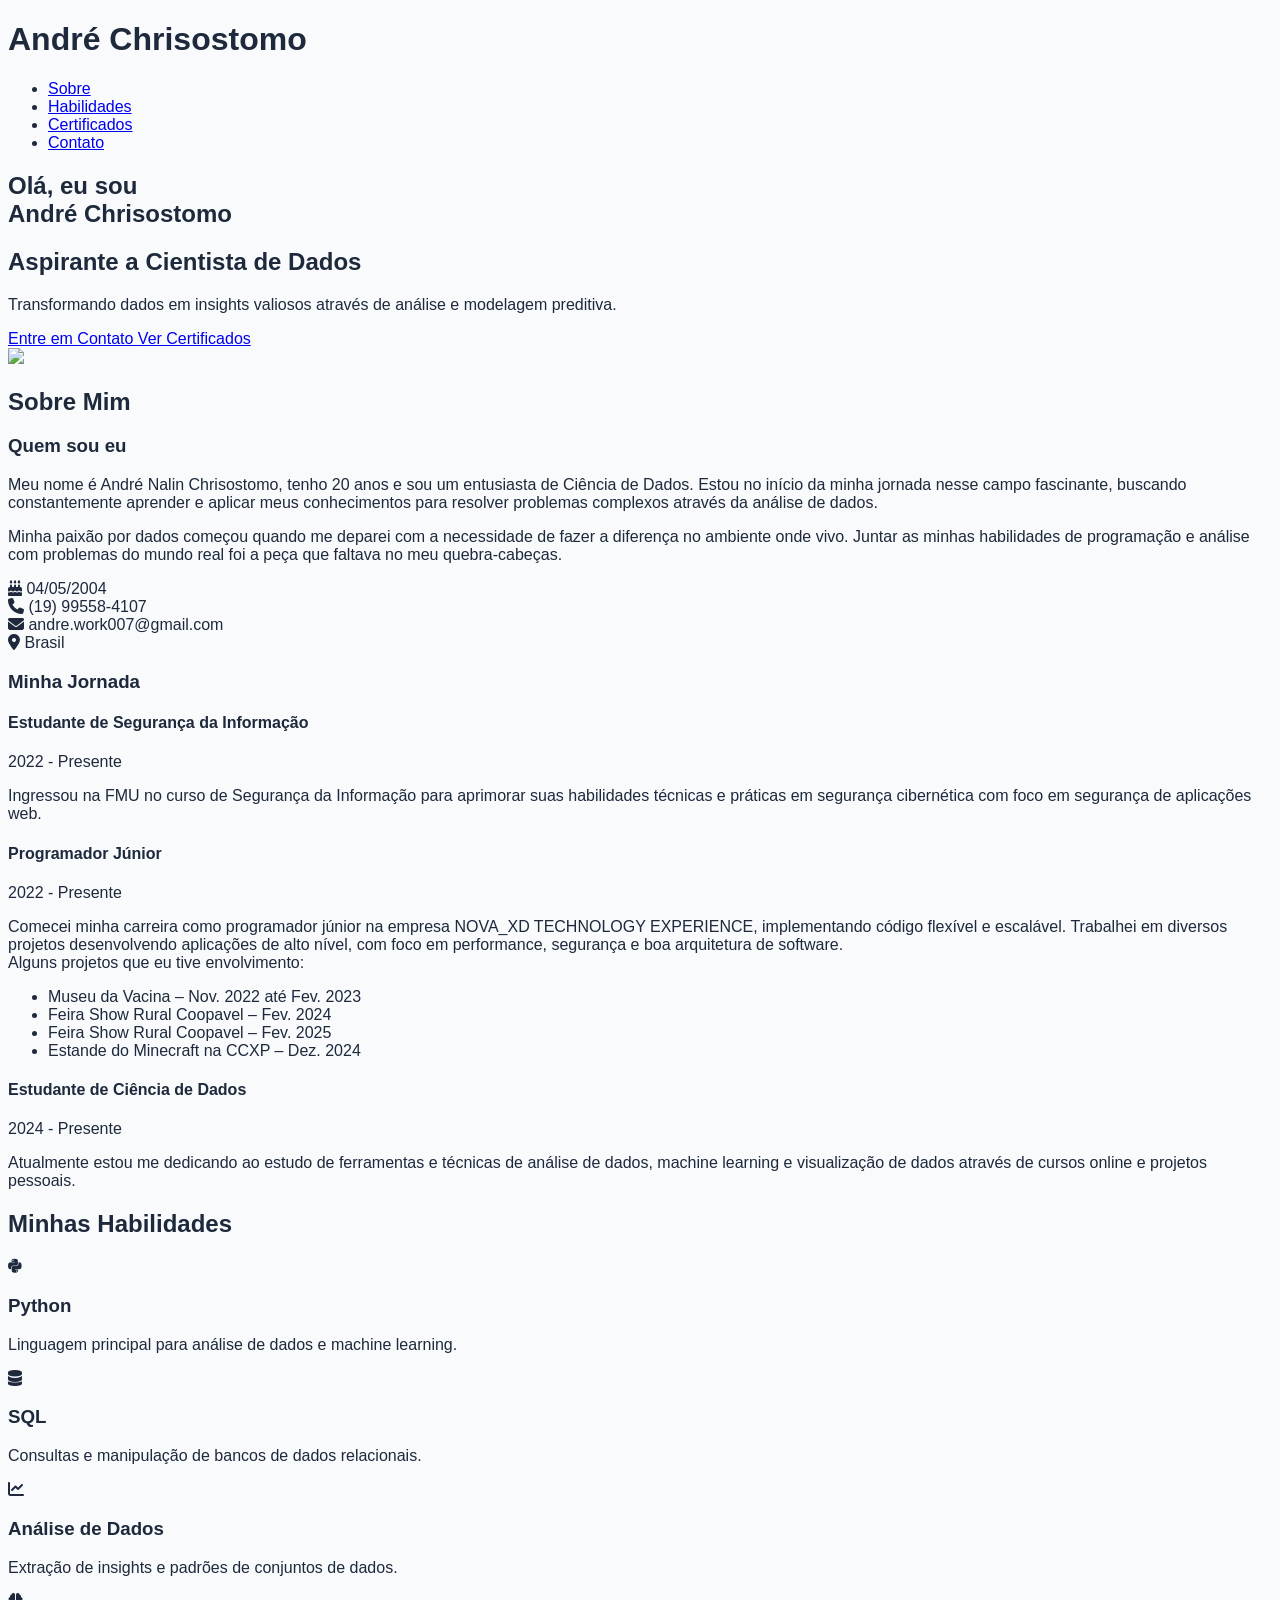
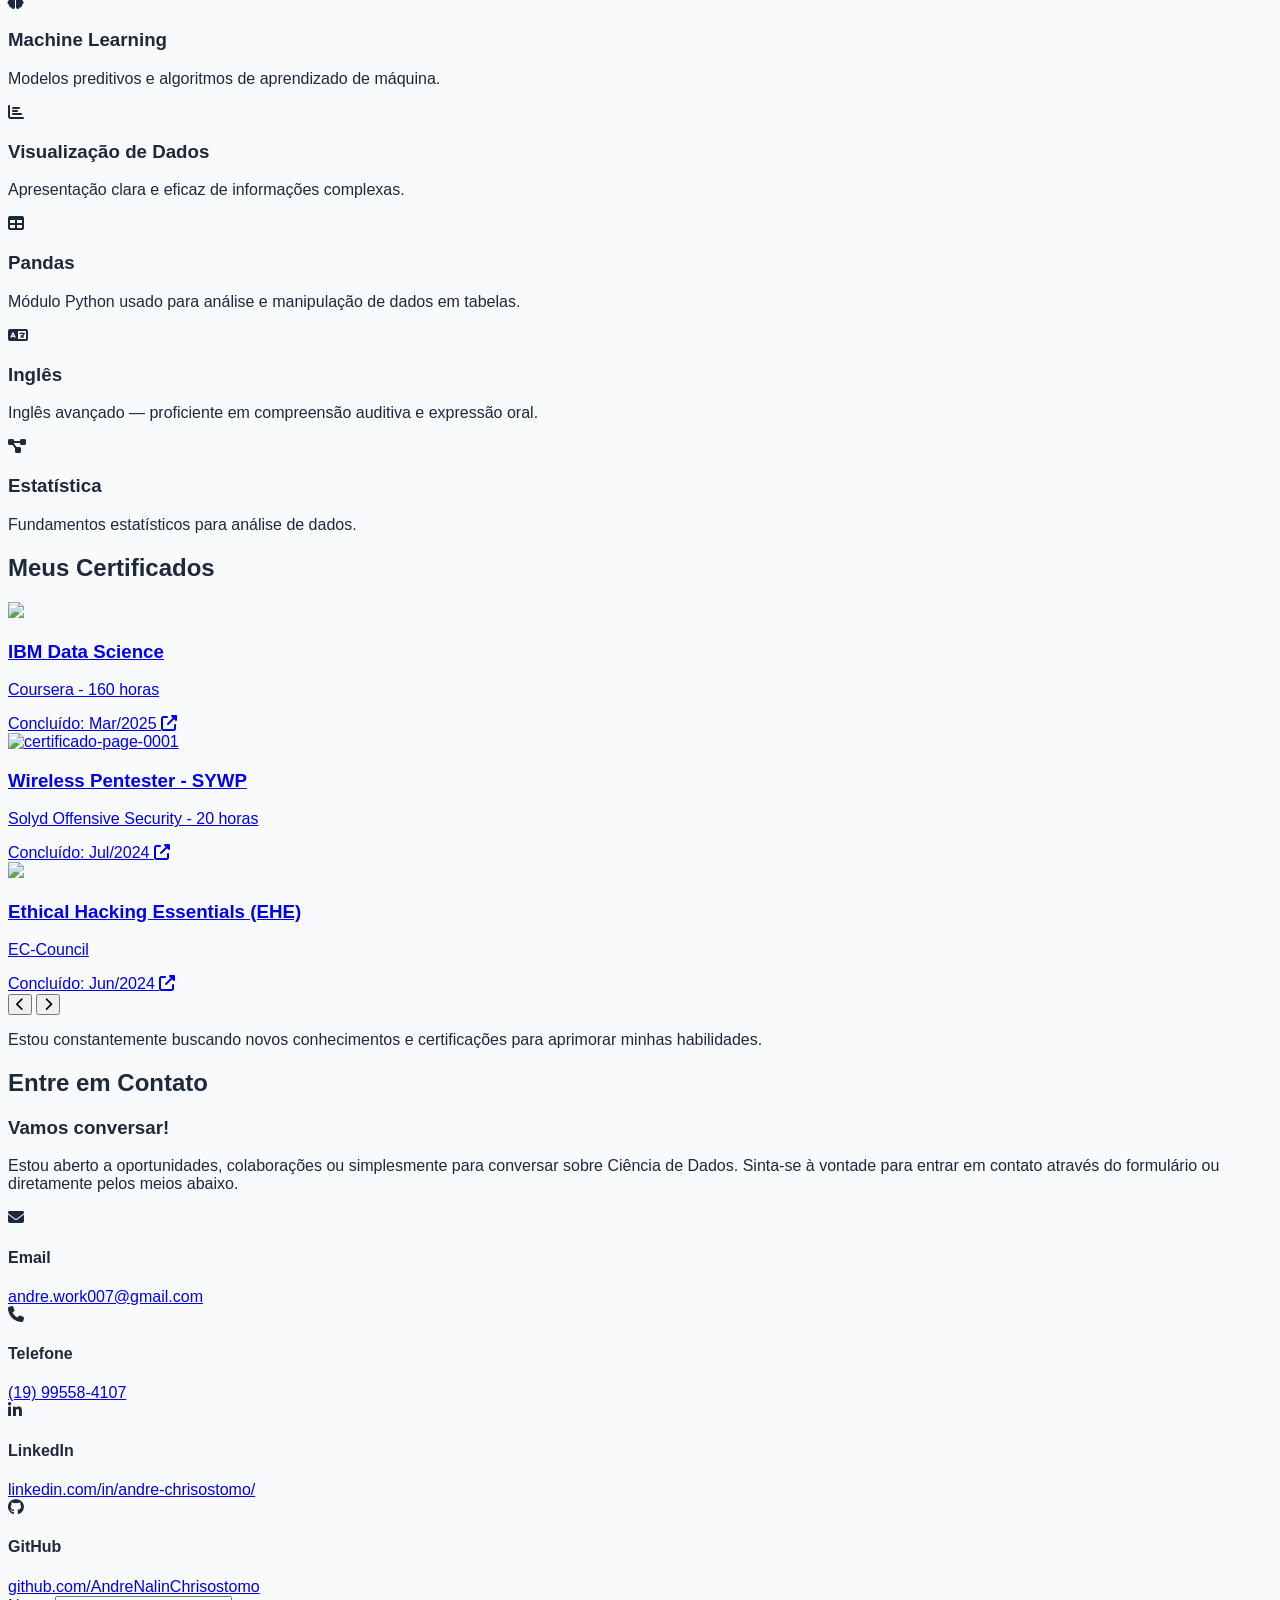
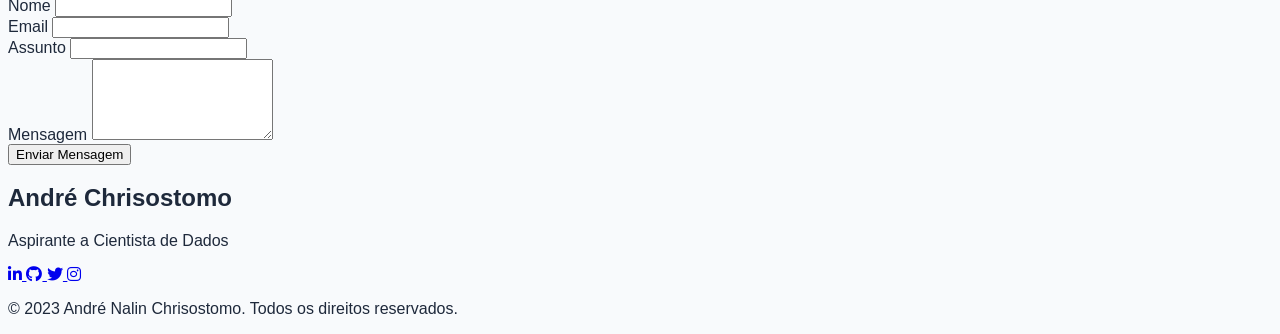
==== index.html @ 186263fb "update" ====
<!DOCTYPE html>
<html lang="pt-BR">
<head>
    <meta charset="UTF-8">
    <meta name="viewport" content="width=device-width, initial-scale=1.0">
    <title>André Chrisostomo - Cientista de Dados</title>
    <!-- Importando Tailwind CSS -->
    <script src="https://cdn.tailwindcss.com"></script>
    <!-- Importando Font Awesome para ícones -->
    <link rel="stylesheet" href="https://cdnjs.cloudflare.com/ajax/libs/font-awesome/6.4.0/css/all.min.css">
    <!-- Animação de rolagem -->
    <link href="https://unpkg.com/aos@2.3.1/dist/aos.css" rel="stylesheet">
    <style>
        /* Estilos personalizados */
        :root {
            --primary: #3b82f6;
            --primary-dark: #2563eb;
            --dark: #1e293b;
            --light: #f8fafc;
        }
        
        .dark {
            --primary: #60a5fa;
            --primary-dark: #3b82f6;
            --dark: #f8fafc;
            --light: #1e293b;
        }
        
        body {
            font-family: 'Inter', sans-serif;
            background-color: var(--light);
            color: var(--dark);
            transition: background-color 0.3s, color 0.3s;
        }
        
        /* Efeito hover para cards */
        .certificate-card {
            transition: transform 0.3s, box-shadow 0.3s;
        }
        
        .certificate-card:hover {
            transform: translateY(-5px);
            box-shadow: 0 10px 20px rgba(0, 0, 0, 0.1);
        }
        
        /* Efeito hover para skills */
        .skill-item {
            transition: transform 0.3s;
        }
        
        .skill-item:hover {
            transform: scale(1.05);
        }
        
        /* Animação suave para seções */
        section {
            opacity: 0;
            transform: translateY(20px);
            transition: opacity 0.6s, transform 0.6s;
        }
        
        section.visible {
            opacity: 1;
            transform: translateY(0);
        }
        
        /* Estilo para o botão de modo escuro */
        .dark-mode-btn {
            transition: transform 0.3s;
        }
        
        .dark-mode-btn:hover {
            transform: rotate(30deg);
        }
    </style>
</head>
<body class="min-h-screen">
    <!-- Botão de modo escuro -->
    <!-- <button id="darkModeToggle" class="fixed top-6 right-6 z-50 dark-mode-btn bg-gray-200 dark:bg-gray-700 p-3 rounded-full shadow-lg">
        <i id="darkModeIcon" class="fas fa-moon text-gray-800 dark:text-yellow-300"></i>
    </button> -->

    <!-- Cabeçalho/Navegação -->
    <header class="py-6 px-4 sm:px-6 lg:px-8 bg-white dark:bg-slate-800 shadow-sm sticky top-0 z-40">
        <div class="max-w-7xl mx-auto flex justify-between items-center">
            <h1 class="text-2xl font-bold text-blue-600 dark:text-blue-400">André Chrisostomo</h1>
            <nav>
                <ul class="flex space-x-6">
                    <li><a href="#about" class="text-gray-700 dark:text-gray-300 hover:text-blue-600 dark:hover:text-blue-400 transition">Sobre</a></li>
                    <li><a href="#skills" class="text-gray-700 dark:text-gray-300 hover:text-blue-600 dark:hover:text-blue-400 transition">Habilidades</a></li>
                    <li><a href="#certificates" class="text-gray-700 dark:text-gray-300 hover:text-blue-600 dark:hover:text-blue-400 transition">Certificados</a></li>
                    <li><a href="#contact" class="text-gray-700 dark:text-gray-300 hover:text-blue-600 dark:hover:text-blue-400 transition">Contato</a></li>
                </ul>
            </nav>
        </div>
    </header>

    <!-- Seção Hero -->
    <section id="hero" class="py-20 px-4 sm:px-6 lg:px-8 bg-gradient-to-r from-blue-50 to-indigo-50 dark:from-slate-800 dark:to-slate-900" data-aos="fade">
        <div class="max-w-7xl mx-auto flex flex-col md:flex-row items-center">
            <div class="md:w-1/2 mb-10 md:mb-0" data-aos="fade-right">
                <h1 class="text-4xl md:text-5xl font-bold text-gray-800 dark:text-white mb-4">
                    Olá, eu sou <span class="text-blue-600 dark:text-blue-400"><br>André Chrisostomo</span>
                </h1>
                <h2 class="text-2xl md:text-3xl font-semibold text-gray-700 dark:text-gray-300 mb-6">
                    Aspirante a Cientista de Dados
                </h2>
                <p class="text-lg text-gray-600 dark:text-gray-400 mb-8 max-w-lg">
                    Transformando dados em insights valiosos através de análise e modelagem preditiva.
                </p>
                <div class="flex space-x-4">
                    <a href="#contact" class="bg-blue-600 hover:bg-blue-700 dark:bg-blue-500 dark:hover:bg-blue-600 text-white px-6 py-3 rounded-lg font-medium transition">
                        Entre em Contato
                    </a>
                    <a href="#certificates" class="border border-blue-600 dark:border-blue-400 text-blue-600 dark:text-blue-400 hover:bg-blue-50 dark:hover:bg-slate-700 px-6 py-3 rounded-lg font-medium transition">
                        Ver Certificados
                    </a>
                </div>
            </div>
            <div class="md:w-1/2 flex justify-center" data-aos="fade-left">
                <div class="relative w-64 h-64 sm:w-80 sm:h-80 rounded-full overflow-hidden border-4 border-blue-500 dark:border-blue-400 shadow-xl">
                    <!-- Substitua pela sua foto -->
                    <div class="w-full h-full bg-gray-300 dark:bg-gray-600 flex items-center justify-center">
                        <img src="https://media.licdn.com/dms/image/v2/D4D03AQHngOJuxbV1cA/profile-displayphoto-shrink_800_800/profile-displayphoto-shrink_800_800/0/1705927812936?e=1750896000&v=beta&t=utUXPNaXpwkZRCTaEQjKftCImlBCdJ2V9QYNBUl8r2w"></i>
                    </div>
                </div>
            </div>
        </div>
    </section>

    <!-- Seção Sobre -->
    <section id="about" class="py-20 px-4 sm:px-6 lg:px-8 bg-white dark:bg-slate-800" data-aos="fade-up">
        <div class="max-w-7xl mx-auto">
            <h2 class="text-3xl font-bold text-center text-gray-800 dark:text-white mb-12">Sobre Mim</h2>
            
            <div class="flex flex-col lg:flex-row gap-12">
                <div class="lg:w-1/2" data-aos="fade-right">
                    <h3 class="text-2xl font-semibold text-gray-700 dark:text-gray-300 mb-4">Quem sou eu</h3>
                    <p class="text-gray-600 dark:text-gray-400 mb-6">
                        Meu nome é André Nalin Chrisostomo, tenho 20 anos e sou um entusiasta de Ciência de Dados. 
                        Estou no início da minha jornada nesse campo fascinante, buscando constantemente aprender 
                        e aplicar meus conhecimentos para resolver problemas complexos através da análise de dados.
                    </p>
                    <p class="text-gray-600 dark:text-gray-400 mb-6">
                        Minha paixão por dados começou quando me deparei com a necessidade de fazer a diferença no ambiente
                        onde vivo. Juntar as minhas habilidades de programação e análise com problemas do mundo real foi a peça que faltava
                        no meu quebra-cabeças.
                    </p>
                    <div class="grid grid-cols-2 gap-4">
                        <div class="flex items-center">
                            <i class="fas fa-birthday-cake text-blue-600 dark:text-blue-400 mr-3"></i>
                            <span class="text-gray-700 dark:text-gray-300">04/05/2004</span>
                        </div>
                        <div class="flex items-center">
                            <i class="fas fa-phone text-blue-600 dark:text-blue-400 mr-3"></i>
                            <span class="text-gray-700 dark:text-gray-300">(19) 99558-4107</span>
                        </div>
                        <div class="flex items-center">
                            <i class="fas fa-envelope text-blue-600 dark:text-blue-400 mr-3"></i>
                            <span class="text-gray-700 dark:text-gray-300">andre.work007@gmail.com</span>
                        </div>
                        <div class="flex items-center">
                            <i class="fas fa-map-marker-alt text-blue-600 dark:text-blue-400 mr-3"></i>
                            <span class="text-gray-700 dark:text-gray-300">Brasil</span>
                        </div>
                    </div>
                </div>
                
                <div class="lg:w-1/2" data-aos="fade-left">
                    <h3 class="text-2xl font-semibold text-gray-700 dark:text-gray-300 mb-4">Minha Jornada</h3>
                    <div class="space-y-8">
                        <!-- Experiência 1 -->
                        <div class="flex">
                            <div class="flex flex-col items-center mr-4">
                                <div class="w-4 h-4 rounded-full bg-blue-600 dark:bg-blue-400 mt-1"></div>
                                <div class="w-px h-full bg-gray-300 dark:bg-gray-600"></div>
                            </div>
                            <div>
                                <h4 class="text-lg font-medium text-gray-800 dark:text-gray-200">Estudante de Segurança da Informação</h4>
                                <p class="text-sm text-gray-500 dark:text-gray-400 mb-2">2022 - Presente</p>
                                <p class="text-gray-600 dark:text-gray-400">
                                    Ingressou na FMU no curso de Segurança da Informação para aprimorar suas habilidades
                                    técnicas e práticas em segurança cibernética com foco em segurança de aplicações web.
                                </p>
                            </div>
                        </div>
                        <!-- trabalho -->
                        <div class="flex">
                            <div class="flex flex-col items-center mr-4">
                                <div class="w-4 h-4 rounded-full bg-blue-600 dark:bg-blue-400 mt-1"></div>
                                <div class="w-px h-full bg-gray-300 dark:bg-gray-600"></div>
                            </div>
                            <div>
                                <h4 class="text-lg font-medium text-gray-800 dark:text-gray-200">Programador Júnior</h4>
                                <p class="text-sm text-gray-500 dark:text-gray-400 mb-2">2022 - Presente</p>
                                <p class="text-gray-600 dark:text-gray-400">
                                    Comecei minha carreira como programador júnior na empresa NOVA_XD TECHNOLOGY EXPERIENCE, implementando código flexível e escalável.
                                    Trabalhei em diversos projetos desenvolvendo aplicações de alto nível, com foco em performance, segurança e boa arquitetura de software.<br> 
                                    Alguns projetos que eu tive envolvimento: 
                                    <ul class="list-disc pl-5 text-gray-600 dark:text-gray-400">
                                        <li>Museu da Vacina &ndash; Nov. 2022 até Fev. 2023 </li>
                                        <li>Feira Show Rural Coopavel &ndash; Fev. 2024</li>
                                        <li>Feira Show Rural Coopavel &ndash; Fev. 2025</li>
                                        <li>Estande do Minecraft na CCXP &ndash; Dez. 2024</li>
                                    </ul>

                                </p>
                            </div>
                        </div>
                        <!-- Experiencia 2 -->
                        <div class="flex">
                            <div class="flex flex-col items-center mr-4">
                                <div class="w-4 h-4 rounded-full bg-blue-600 dark:bg-blue-400 mt-1"></div>
                                <div class="w-px h-full bg-gray-300 dark:bg-gray-600"></div>
                            </div>
                            <div>
                                <h4 class="text-lg font-medium text-gray-800 dark:text-gray-200">Estudante de Ciência de Dados</h4>
                                <p class="text-sm text-gray-500 dark:text-gray-400 mb-2">2024 - Presente</p>
                                <p class="text-gray-600 dark:text-gray-400">
                                    Atualmente estou me dedicando ao estudo de ferramentas e técnicas de análise de dados, 
                                    machine learning e visualização de dados através de cursos online e projetos pessoais.
                                </p>
                            </div>
                        </div>
                        
                        <!-- Experiência 2 -->
                        <!-- <div class="flex">
                            <div class="flex flex-col items-center mr-4">
                                <div class="w-4 h-4 rounded-full bg-blue-600 dark:bg-blue-400 mt-1"></div>
                                <div class="w-px h-full bg-gray-300 dark:bg-gray-600"></div>
                            </div>
                            <div>
                                <h4 class="text-lg font-medium text-gray-800 dark:text-gray-200">Formação Acadêmica</h4>
                                <p class="text-sm text-gray-500 dark:text-gray-400 mb-2">2022 - Presente</p>
                                <p class="text-gray-600 dark:text-gray-400">
                                    Cursando graduação em uma área relacionada a tecnologia ou ciências exatas, 
                                    complementando com cursos especializados em Ciência de Dados.
                                </p>
                            </div>
                        </div>
                        
                        
                        <div class="flex">
                            <div class="flex flex-col items-center mr-4">
                                <div class="w-4 h-4 rounded-full bg-blue-600 dark:bg-blue-400 mt-1"></div>
                                <div class="w-px h-0"></div>
                            </div>
                            <div>
                                <h4 class="text-lg font-medium text-gray-800 dark:text-gray-200">Primeiros Passos</h4>
                                <p class="text-sm text-gray-500 dark:text-gray-400 mb-2">2021 - 2022</p>
                                <p class="text-gray-600 dark:text-gray-400">
                                    Descoberta da área de Ciência de Dados e início dos estudos em programação, 
                                    estatística e análise de dados.
                                </p>
                            </div>
                        </div> -->
                    </div>
                </div>
            </div>
        </div>
    </section>

    <!-- Seção Habilidades -->
    <section id="skills" class="py-20 px-4 sm:px-6 lg:px-8 bg-gray-50 dark:bg-slate-900" data-aos="fade-up">
        <div class="max-w-7xl mx-auto">
            <h2 class="text-3xl font-bold text-center text-gray-800 dark:text-white mb-12">Minhas Habilidades</h2>
            
            <div class="grid grid-cols-2 md:grid-cols-3 lg:grid-cols-4 gap-6">
                <!-- Habilidade 1 -->
                <div class="skill-item bg-white dark:bg-slate-800 p-6 rounded-lg shadow-md hover:shadow-lg transition" data-aos="zoom-in">
                    <div class="text-blue-600 dark:text-blue-400 text-4xl mb-4">
                        <i class="fab fa-python"></i>
                    </div>
                    <h3 class="text-xl font-semibold text-gray-800 dark:text-gray-200 mb-2">Python</h3>
                    <p class="text-gray-600 dark:text-gray-400">
                        Linguagem principal para análise de dados e machine learning.
                    </p>
                    <div class="mt-4 bg-gray-200 dark:bg-gray-700 rounded-full h-2.5">
                        <div class="bg-blue-600 dark:bg-blue-400 h-2.5 rounded-full" style="width: 85%"></div>
                    </div>
                </div>
                
                <!-- Habilidade 2 -->
                <div class="skill-item bg-white dark:bg-slate-800 p-6 rounded-lg shadow-md hover:shadow-lg transition" data-aos="zoom-in" data-aos-delay="100">
                    <div class="text-blue-600 dark:text-blue-400 text-4xl mb-4">
                        <i class="fas fa-database"></i>
                    </div>
                    <h3 class="text-xl font-semibold text-gray-800 dark:text-gray-200 mb-2">SQL</h3>
                    <p class="text-gray-600 dark:text-gray-400">
                        Consultas e manipulação de bancos de dados relacionais.
                    </p>
                    <div class="mt-4 bg-gray-200 dark:bg-gray-700 rounded-full h-2.5">
                        <div class="bg-blue-600 dark:bg-blue-400 h-2.5 rounded-full" style="width: 75%"></div>
                    </div>
                </div>
                
                <!-- Habilidade 3 -->
                <div class="skill-item bg-white dark:bg-slate-800 p-6 rounded-lg shadow-md hover:shadow-lg transition" data-aos="zoom-in" data-aos-delay="200">
                    <div class="text-blue-600 dark:text-blue-400 text-4xl mb-4">
                        <i class="fas fa-chart-line"></i>
                    </div>
                    <h3 class="text-xl font-semibold text-gray-800 dark:text-gray-200 mb-2">Análise de Dados</h3>
                    <p class="text-gray-600 dark:text-gray-400">
                        Extração de insights e padrões de conjuntos de dados.
                    </p>
                    <div class="mt-4 bg-gray-200 dark:bg-gray-700 rounded-full h-2.5">
                        <div class="bg-blue-600 dark:bg-blue-400 h-2.5 rounded-full" style="width: 65%"></div>
                    </div>
                </div>
                
                <!-- Habilidade 4 -->
                <div class="skill-item bg-white dark:bg-slate-800 p-6 rounded-lg shadow-md hover:shadow-lg transition" data-aos="zoom-in" data-aos-delay="300">
                    <div class="text-blue-600 dark:text-blue-400 text-4xl mb-4">
                        <i class="fas fa-brain"></i>
                    </div>
                    <h3 class="text-xl font-semibold text-gray-800 dark:text-gray-200 mb-2">Machine Learning</h3>
                    <p class="text-gray-600 dark:text-gray-400">
                        Modelos preditivos e algoritmos de aprendizado de máquina.
                    </p>
                    <div class="mt-4 bg-gray-200 dark:bg-gray-700 rounded-full h-2.5">
                        <div class="bg-blue-600 dark:bg-blue-400 h-2.5 rounded-full" style="width: 60%"></div>
                    </div>
                </div>
                
                <!-- Habilidade 5 -->
                <div class="skill-item bg-white dark:bg-slate-800 p-6 rounded-lg shadow-md hover:shadow-lg transition" data-aos="zoom-in" data-aos-delay="400">
                    <div class="text-blue-600 dark:text-blue-400 text-4xl mb-4">
                        <i class="fas fa-chart-bar"></i>
                    </div>
                    <h3 class="text-xl font-semibold text-gray-800 dark:text-gray-200 mb-2">Visualização de Dados</h3>
                    <p class="text-gray-600 dark:text-gray-400">
                        Apresentação clara e eficaz de informações complexas.
                    </p>
                    <div class="mt-4 bg-gray-200 dark:bg-gray-700 rounded-full h-2.5">
                        <div class="bg-blue-600 dark:bg-blue-400 h-2.5 rounded-full" style="width: 80%"></div>
                    </div>
                </div>
                
                <!-- Habilidade 6 -->
                <div class="skill-item bg-white dark:bg-slate-800 p-6 rounded-lg shadow-md hover:shadow-lg transition" data-aos="zoom-in" data-aos-delay="500">
                    <div class="text-blue-600 dark:text-blue-400 text-4xl mb-4">
                        <i class="fas fa-table"></i>
                    </div>
                    <h3 class="text-xl font-semibold text-gray-800 dark:text-gray-200 mb-2">Pandas</h3>
                    <p class="text-gray-600 dark:text-gray-400">
                        Módulo Python usado para análise e manipulação de dados em tabelas.
                    </p>
                    <div class="mt-4 bg-gray-200 dark:bg-gray-700 rounded-full h-2.5">
                        <div class="bg-blue-600 dark:bg-blue-400 h-2.5 rounded-full" style="width: 65%"></div>
                    </div>
                </div>
                
                <!-- Habilidade 7 -->
                <div class="skill-item bg-white dark:bg-slate-800 p-6 rounded-lg shadow-md hover:shadow-lg transition" data-aos="zoom-in" data-aos-delay="600">
                    <div class="text-blue-600 dark:text-blue-400 text-4xl mb-4">
                        <i class="fa-solid fa-language"></i>
                    </div>
                    <h3 class="text-xl font-semibold text-gray-800 dark:text-gray-200 mb-2">Inglês</h3>
                    <p class="text-gray-600 dark:text-gray-400">
                        Inglês avançado — proficiente em compreensão auditiva e expressão oral.<br>
                    </p>
                    <div class="mt-4 bg-gray-200 dark:bg-gray-700 rounded-full h-2.5">
                        <div class="bg-blue-600 dark:bg-blue-400 h-2.5 rounded-full" style="width: 85%"></div>
                    </div>
                </div>
                
                <!-- Habilidade 8 -->
                <div class="skill-item bg-white dark:bg-slate-800 p-6 rounded-lg shadow-md hover:shadow-lg transition" data-aos="zoom-in" data-aos-delay="700">
                    <div class="text-blue-600 dark:text-blue-400 text-4xl mb-4">
                        <i class="fas fa-project-diagram"></i>
                    </div>
                    <h3 class="text-xl font-semibold text-gray-800 dark:text-gray-200 mb-2">Estatística</h3>
                    <p class="text-gray-600 dark:text-gray-400">
                        Fundamentos estatísticos para análise de dados.
                    </p>
                    <div class="mt-4 bg-gray-200 dark:bg-gray-700 rounded-full h-2.5">
                        <div class="bg-blue-600 dark:bg-blue-400 h-2.5 rounded-full" style="width: 75%"></div>
                    </div>
                </div>
            </div>
        </div>
    </section>

    <!-- Seção Certificados -->
    <section id="certificates" class="py-20 px-4 sm:px-6 lg:px-8 bg-white dark:bg-slate-800" data-aos="fade-up">
        <div class="max-w-7xl mx-auto">
            <h2 class="text-3xl font-bold text-center text-gray-800 dark:text-white mb-12">Meus Certificados</h2>
            
            <!-- Carrossel de certificados -->
            <div class="relative">
                <div class="certificate-carousel flex overflow-x-auto pb-8 scroll-smooth" style="scrollbar-width: none;">
                    <!-- Certificado 1 -->
                    <div class="flex-shrink-0 w-80 mx-4 certificate-card bg-white dark:bg-slate-700 rounded-lg overflow-hidden shadow-md" data-aos="flip-left">
                        <a href="https://www.coursera.org/account/accomplishments/professional-cert/2ZD6EE8CVLEU" target="_blank" class="block">
                            <div class="h-48 bg-blue-100 dark:bg-blue-900 flex items-center justify-center">
                                <img src="https://s3.amazonaws.com/coursera_assets/meta_images/generated/CERTIFICATE_LANDING_PAGE/CERTIFICATE_LANDING_PAGE~2ZD6EE8CVLEU/CERTIFICATE_LANDING_PAGE~2ZD6EE8CVLEU.jpeg"></i>
                            </div>
                            <div class="p-6">
                                <h3 class="text-xl font-semibold text-gray-800 dark:text-gray-200 mb-2">IBM Data Science</h3>
                                <p class="text-gray-600 dark:text-gray-400 text-sm mb-4">Coursera - 160 horas</p>
                                <div class="flex justify-between items-center">
                                    <span class="text-sm text-blue-600 dark:text-blue-400">Concluído: Mar/2025</span>
                                    <i class="fas fa-external-link-alt text-blue-600 dark:text-blue-400"></i>
                                </div>
                            </div>
                        </a>
                    </div>
                    
                    <!-- Certificado 2 -->
                    <div class="flex-shrink-0 w-80 mx-4 certificate-card bg-white dark:bg-slate-700 rounded-lg overflow-hidden shadow-md" data-aos="flip-left" data-aos-delay="100">
                        <a href="https://solyd.com.br/verificar/atwJtVKovX/" target="_blank" class="block">
                            <div class="h-48 bg-green-100 dark:bg-green-900 flex items-center justify-center">
                                <img src="https://i.ibb.co/whMCDcdX/certificado-page-0001.jpg" alt="certificado-page-0001" border="0">
                            </div>
                            <div class="p-6">
                                <h3 class="text-xl font-semibold text-gray-800 dark:text-gray-200 mb-2">Wireless Pentester - SYWP</h3>
                                <p class="text-gray-600 dark:text-gray-400 text-sm mb-4">Solyd Offensive Security - 20 horas</p>
                                <div class="flex justify-between items-center">
                                    <span class="text-sm text-green-600 dark:text-green-400">Concluído: Jul/2024</span>
                                    <i class="fas fa-external-link-alt text-green-600 dark:text-green-400"></i>
                                </div>
                            </div>
                        </a>
                    </div>
                    
                    <!-- Certificado 3 -->
                    <div class="flex-shrink-0 w-80 mx-4 certificate-card bg-white dark:bg-slate-700 rounded-lg overflow-hidden shadow-md" data-aos="flip-left" data-aos-delay="200">
                        <a href="https://codered.eccouncil.org/certificate/350eb9c6-97c6-4913-ba86-bba8990d9262?logged=true" target="_blank" class="block">
                            <div class="h-48 bg-purple-100 dark:bg-purple-900 flex items-center justify-center">
                                <img src="https://eccommonstorage.blob.core.windows.net/codered/certificates/350eb9c6-97c6-4913-ba86-bba8990d9262.png"></i>
                            </div>
                            <div class="p-6">
                                <h3 class="text-xl font-semibold text-gray-800 dark:text-gray-200 mb-2">Ethical Hacking Essentials (EHE)</h3>
                                <p class="text-gray-600 dark:text-gray-400 text-sm mb-4">EC-Council</p>
                                <div class="flex justify-between items-center">
                                    <span class="text-sm text-purple-600 dark:text-purple-400">Concluído: Jun/2024</span>
                                    <i class="fas fa-external-link-alt text-purple-600 dark:text-purple-400"></i>
                                </div>
                            </div>
                        </a>
                    </div>
                    
                    <!-- Certificado 4 -->
                    <!-- <div class="flex-shrink-0 w-80 mx-4 certificate-card bg-white dark:bg-slate-700 rounded-lg overflow-hidden shadow-md" data-aos="flip-left" data-aos-delay="300">
                        <a href="LINK_DO_CERTIFICADO_4" target="_blank" class="block">
                            <div class="h-48 bg-yellow-100 dark:bg-yellow-900 flex items-center justify-center">
                                <i class="fas fa-certificate text-6xl text-yellow-600 dark:text-yellow-400"></i>
                            </div>
                            <div class="p-6">
                                <h3 class="text-xl font-semibold text-gray-800 dark:text-gray-200 mb-2">Estatística para Data Science</h3>
                                <p class="text-gray-600 dark:text-gray-400 text-sm mb-4">Coursera - 50 horas</p>
                                <div class="flex justify-between items-center">
                                    <span class="text-sm text-yellow-600 dark:text-yellow-400">Concluído: Fev/2023</span>
                                    <i class="fas fa-external-link-alt text-yellow-600 dark:text-yellow-400"></i>
                                </div>
                            </div>
                        </a>
                    </div> -->
                    
                    <!-- Certificado 5 -->
                    <!-- <div class="flex-shrink-0 w-80 mx-4 certificate-card bg-white dark:bg-slate-700 rounded-lg overflow-hidden shadow-md" data-aos="flip-left" data-aos-delay="400">
                        <a href="LINK_DO_CERTIFICADO_5" target="_blank" class="block">
                            <div class="h-48 bg-red-100 dark:bg-red-900 flex items-center justify-center">
                                <i class="fas fa-certificate text-6xl text-red-600 dark:text-red-400"></i>
                            </div>
                            <div class="p-6">
                                <h3 class="text-xl font-semibold text-gray-800 dark:text-gray-200 mb-2">Machine Learning Básico</h3>
                                <p class="text-gray-600 dark:text-gray-400 text-sm mb-4">Kaggle - 30 horas</p>
                                <div class="flex justify-between items-center">
                                    <span class="text-sm text-red-600 dark:text-red-400">Concluído: Jan/2023</span>
                                    <i class="fas fa-external-link-alt text-red-600 dark:text-red-400"></i>
                                </div>
                            </div>
                        </a>
                    </div>
                </div> -->
                
                <!-- Botões de navegação do carrossel -->
                <button class="carousel-prev absolute left-0 top-1/2 -translate-y-1/2 -ml-4 bg-white dark:bg-slate-700 p-3 rounded-full shadow-lg z-10">
                    <i class="fas fa-chevron-left text-blue-600 dark:text-blue-400"></i>
                </button>
                <button class="carousel-next absolute right-0 top-1/2 -translate-y-1/2 -mr-4 bg-white dark:bg-slate-700 p-3 rounded-full shadow-lg z-10">
                    <i class="fas fa-chevron-right text-blue-600 dark:text-blue-400"></i>
                </button>
            </div>
            
            <div class="text-center mt-12">
                <p class="text-gray-600 dark:text-gray-400 mb-6">
                    Estou constantemente buscando novos conhecimentos e certificações para aprimorar minhas habilidades.
                </p>
                <!-- <a href="#" class="inline-block bg-blue-600 hover:bg-blue-700 dark:bg-blue-500 dark:hover:bg-blue-600 text-white px-6 py-3 rounded-lg font-medium transition">
                    Ver Todos os Certificados
                </a> -->
            </div>
        </div>
    </section>

    <!-- Seção Contato -->
    <section id="contact" class="py-20 px-4 sm:px-6 lg:px-8 bg-gray-50 dark:bg-slate-900" data-aos="fade-up">
        <div class="max-w-7xl mx-auto">
            <h2 class="text-3xl font-bold text-center text-gray-800 dark:text-white mb-12">Entre em Contato</h2>
            
            <div class="flex flex-col lg:flex-row gap-12">
                <div class="lg:w-1/2" data-aos="fade-right">
                    <h3 class="text-2xl font-semibold text-gray-700 dark:text-gray-300 mb-6">Vamos conversar!</h3>
                    <p class="text-gray-600 dark:text-gray-400 mb-8">
                        Estou aberto a oportunidades, colaborações ou simplesmente para conversar sobre Ciência de Dados. 
                        Sinta-se à vontade para entrar em contato através do formulário ou diretamente pelos meios abaixo.
                    </p>
                    
                    <div class="space-y-6">
                        <div class="flex items-center">
                            <div class="bg-blue-100 dark:bg-blue-900 p-3 rounded-full mr-4">
                                <i class="fas fa-envelope text-blue-600 dark:text-blue-400"></i>
                            </div>
                            <div>
                                <h4 class="text-gray-800 dark:text-gray-200 font-medium">Email</h4>
                                <a href="mailto:andre.work007@gmail.com" class="text-blue-600 dark:text-blue-400 hover:underline">andre.work007@gmail.com</a>
                            </div>
                        </div>
                        
                        <div class="flex items-center">
                            <div class="bg-blue-100 dark:bg-blue-900 p-3 rounded-full mr-4">
                                <i class="fas fa-phone text-blue-600 dark:text-blue-400"></i>
                            </div>
                            <div>
                                <h4 class="text-gray-800 dark:text-gray-200 font-medium">Telefone</h4>
                                <a href="tel:+5519995584107" class="text-blue-600 dark:text-blue-400 hover:underline">(19) 99558-4107</a>
                            </div>
                        </div>
                        
                        <div class="flex items-center">
                            <div class="bg-blue-100 dark:bg-blue-900 p-3 rounded-full mr-4">
                                <i class="fab fa-linkedin-in text-blue-600 dark:text-blue-400"></i>
                            </div>
                            <div>
                                <h4 class="text-gray-800 dark:text-gray-200 font-medium">LinkedIn</h4>
                                <a href="https://www.linkedin.com/in/andre-chrisostomo/" target="_blank" class="text-blue-600 dark:text-blue-400 hover:underline">linkedin.com/in/andre-chrisostomo/</a>
                            </div>
                        </div>
                        
                        <div class="flex items-center">
                            <div class="bg-blue-100 dark:bg-blue-900 p-3 rounded-full mr-4">
                                <i class="fab fa-github text-blue-600 dark:text-blue-400"></i>
                            </div>
                            <div>
                                <h4 class="text-gray-800 dark:text-gray-200 font-medium">GitHub</h4>
                                <a href="https://github.com/AndreNalinChrisostomo" target="_blank" class="text-blue-600 dark:text-blue-400 hover:underline">github.com/AndreNalinChrisostomo</a>
                            </div>
                        </div>
                    </div>
                </div>
                
                <div class="lg:w-1/2" data-aos="fade-left">
                    <form action="mailto:andre.work007@gmail.com" method="post" enctype="text/plain" class="bg-white dark:bg-slate-800 p-8 rounded-lg shadow-md">
                        <div class="mb-6">
                            <label for="name" class="block text-gray-700 dark:text-gray-300 font-medium mb-2">Nome</label>
                            <input type="text" id="name" name="name" class="w-full px-4 py-3 border border-gray-300 dark:border-gray-600 rounded-lg focus:ring-2 focus:ring-blue-500 focus:border-blue-500 dark:bg-slate-700 dark:text-gray-200" required>
                        </div>
    
                        <div class="mb-6">
                            <label for="email" class="block text-gray-700 dark:text-gray-300 font-medium mb-2">Email</label>
                            <input type="email" id="email" name="email" class="w-full px-4 py-3 border border-gray-300 dark:border-gray-600 rounded-lg focus:ring-2 focus:ring-blue-500 focus:border-blue-500 dark:bg-slate-700 dark:text-gray-200" required>
                        </div>
    
                        <div class="mb-6">
                            <label for="subject" class="block text-gray-700 dark:text-gray-300 font-medium mb-2">Assunto</label>
                            <input type="text" id="subject" name="subject" class="w-full px-4 py-3 border border-gray-300 dark:border-gray-600 rounded-lg focus:ring-2 focus:ring-blue-500 focus:border-blue-500 dark:bg-slate-700 dark:text-gray-200" required>
                        </div>
    
                        <div class="mb-6">
                            <label for="message" class="block text-gray-700 dark:text-gray-300 font-medium mb-2">Mensagem</label>
                            <textarea id="message" name="message" rows="5" class="w-full px-4 py-3 border border-gray-300 dark:border-gray-600 rounded-lg focus:ring-2 focus:ring-blue-500 focus:border-blue-500 dark:bg-slate-700 dark:text-gray-200" required></textarea>
                        </div>
    
                        <button type="submit" class="w-full bg-blue-600 hover:bg-blue-700 dark:bg-blue-500 dark:hover:bg-blue-600 text-white px-6 py-3 rounded-lg font-medium transition">
                            Enviar Mensagem
                        </button>
                    </form>
                </div>
            </div>
        </div>
    </section>

    <!-- Rodapé -->
    <footer class="py-8 px-4 sm:px-6 lg:px-8 bg-gray-800 dark:bg-slate-950 text-gray-300">
        <div class="max-w-7xl mx-auto">
            <div class="flex flex-col md:flex-row justify-between items-center">
                <div class="mb-6 md:mb-0">
                    <h2 class="text-2xl font-bold text-white">André Chrisostomo</h2>
                    <p class="mt-2">Aspirante a Cientista de Dados</p>
                </div>
                
                <div class="flex space-x-6">
                    <a href="#" class="text-gray-300 hover:text-white transition">
                        <i class="fab fa-linkedin-in text-xl"></i>
                    </a>
                    <a href="#" class="text-gray-300 hover:text-white transition">
                        <i class="fab fa-github text-xl"></i>
                    </a>
                    <a href="#" class="text-gray-300 hover:text-white transition">
                        <i class="fab fa-twitter text-xl"></i>
                    </a>
                    <a href="#" class="text-gray-300 hover:text-white transition">
                        <i class="fab fa-instagram text-xl"></i>
                    </a>
                </div>
            </div>
            
            <div class="border-t border-gray-700 mt-8 pt-8 text-center">
                <p>&copy; 2023 André Nalin Chrisostomo. Todos os direitos reservados.</p>
            </div>
        </div>
    </footer>

    <!-- Scripts -->
    <script src="https://unpkg.com/aos@2.3.1/dist/aos.js"></script>
    <script>
        // Inicializa AOS (Animate On Scroll)
        AOS.init({
            duration: 800,
            easing: 'ease-in-out',
            once: true
        });

        // Função para observar quando as seções entram na viewport
        document.addEventListener('DOMContentLoaded', function() {
            const sections = document.querySelectorAll('section');
            
            const observer = new IntersectionObserver((entries) => {
                entries.forEach(entry => {
                    if (entry.isIntersecting) {
                        entry.target.classList.add('visible');
                    }
                });
            }, {
                threshold: 0.1
            });
            
            sections.forEach(section => {
                observer.observe(section);
            });
        });

        // Modo escuro/claro
        const darkModeToggle = document.getElementById('darkModeToggle');
        const darkModeIcon = document.getElementById('darkModeIcon');
        const html = document.documentElement;
        
        // Verifica preferência do usuário
        if (localStorage.getItem('darkMode') === 'enabled' || 
            (!localStorage.getItem('darkMode') && window.matchMedia('(prefers-color-scheme: dark)').matches)) {
            html.classList.add('dark');
            darkModeIcon.classList.replace('fa-moon', 'fa-sun');
        }
        
        darkModeToggle.addEventListener('click', () => {
            html.classList.toggle('dark');
            
            if (html.classList.contains('dark')) {
                darkModeIcon.classList.replace('fa-moon', 'fa-sun');
                localStorage.setItem('darkMode', 'enabled');
            } else {
                darkModeIcon.classList.replace('fa-sun', 'fa-moon');
                localStorage.setItem('darkMode', 'disabled');
            }
        });

        // Carrossel de certificados
        const carousel = document.querySelector('.certificate-carousel');
        const prevBtn = document.querySelector('.carousel-prev');
        const nextBtn = document.querySelector('.carousel-next');
        const certificates = document.querySelectorAll('.certificate-card');
        let currentIndex = 0;
        
        function updateCarousel() {
            const cardWidth = certificates[0].offsetWidth + 32; // 32px de margem
            carousel.scrollTo({
                left: currentIndex * cardWidth,
                behavior: 'smooth'
            });
        }
        
        prevBtn.addEventListener('click', () => {
            if (currentIndex > 0) {
                currentIndex--;
                updateCarousel();
            }
        });
        
        nextBtn.addEventListener('click', () => {
            if (currentIndex < certificates.length - 1) {
                currentIndex++;
                updateCarousel();
            }
        });

        // Formulário de contato
        const contactForm = document.getElementById('contactForm');
        
        contactForm.addEventListener('submit', function(e) {
            e.preventDefault();
            
            // Simulação de envio do formulário
            const formData = new FormData(contactForm);
            const formObject = Object.fromEntries(formData.entries());
            
            console.log('Formulário enviado:', formObject);
            
            // Exibe mensagem de sucesso
            alert('Mensagem enviada com sucesso! Entrarei em contato em breve.');
            
            // Limpa o formulário
            contactForm.reset();
        });

        // Suaviza rolagem para links internos
        document.querySelectorAll('a[href^="#"]').forEach(anchor => {
            anchor.addEventListener('click', function(e) {
                e.preventDefault();
                
                const targetId = this.getAttribute('href');
                const targetElement = document.querySelector(targetId);
                
                if (targetElement) {
                    window.scrollTo({
                        top: targetElement.offsetTop - 80,
                        behavior: 'smooth'
                    });
                }
            });
        });
    </script>
</body>
</html>
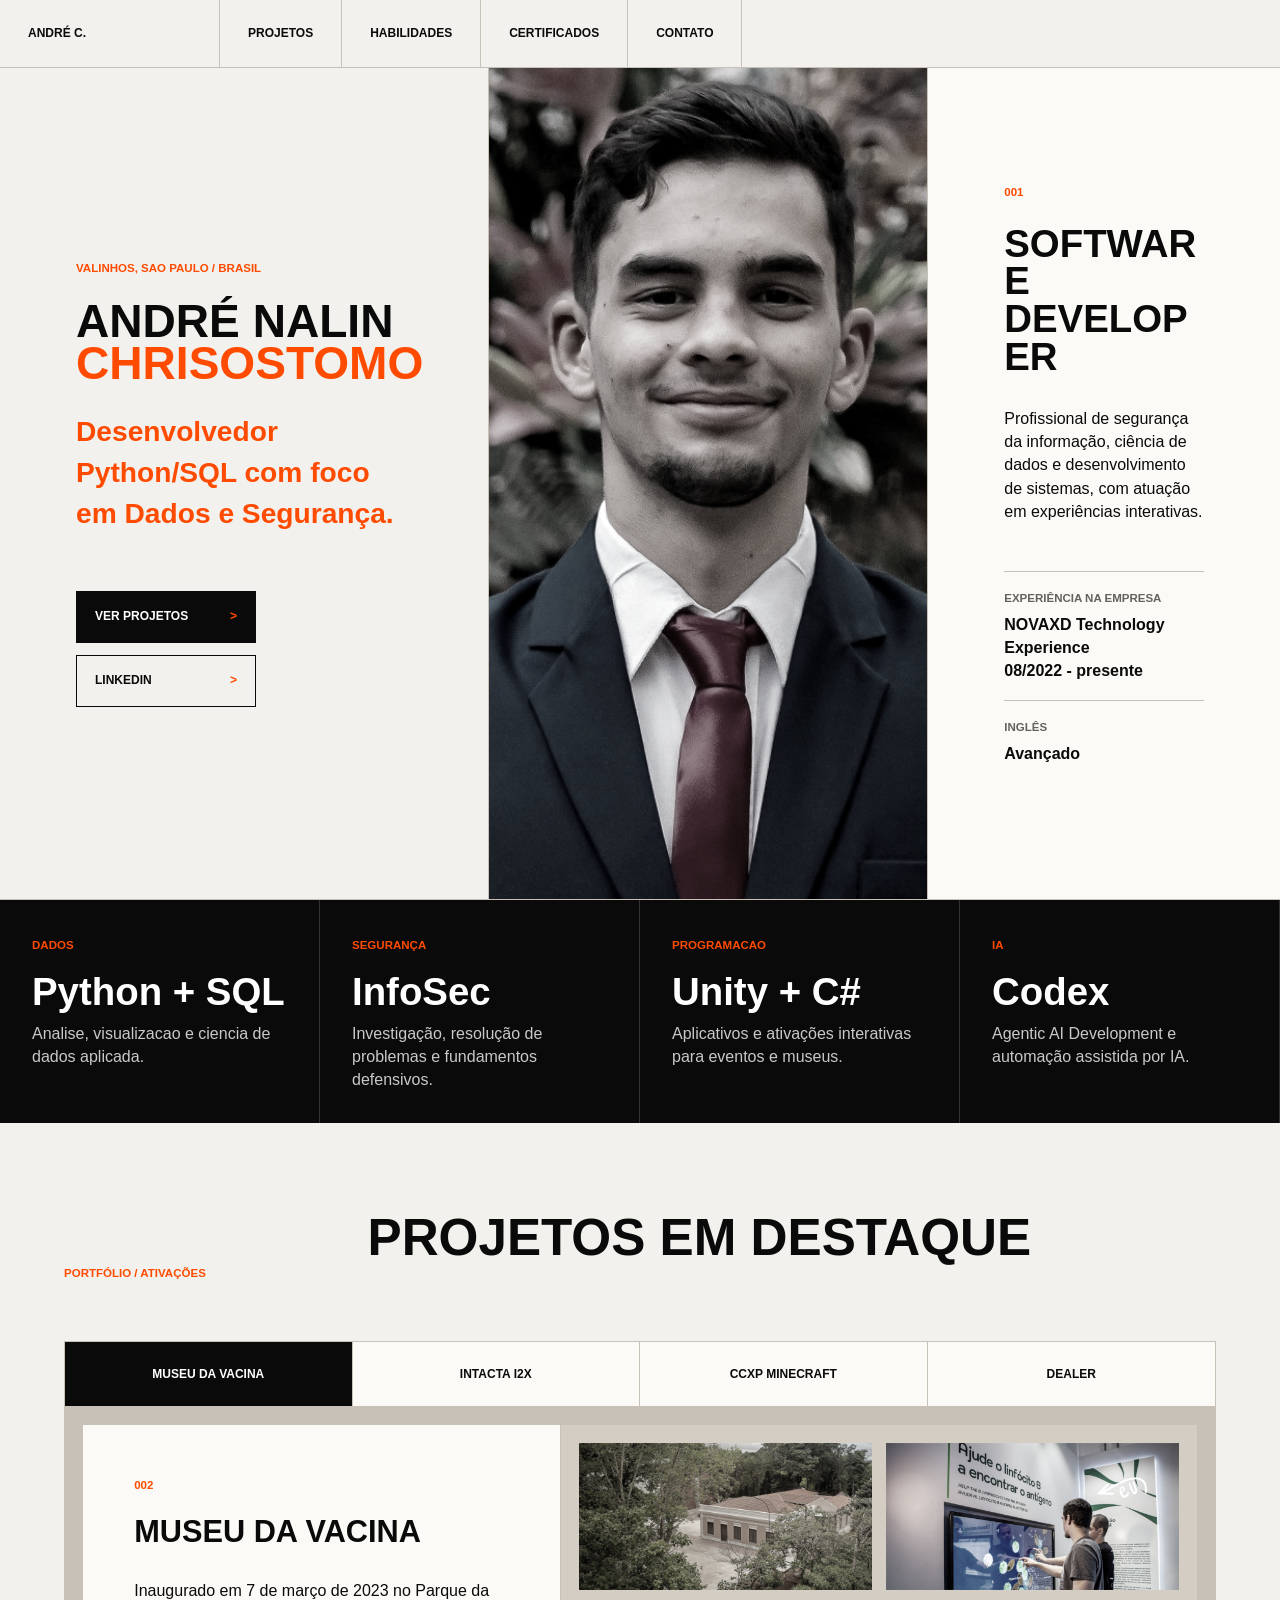
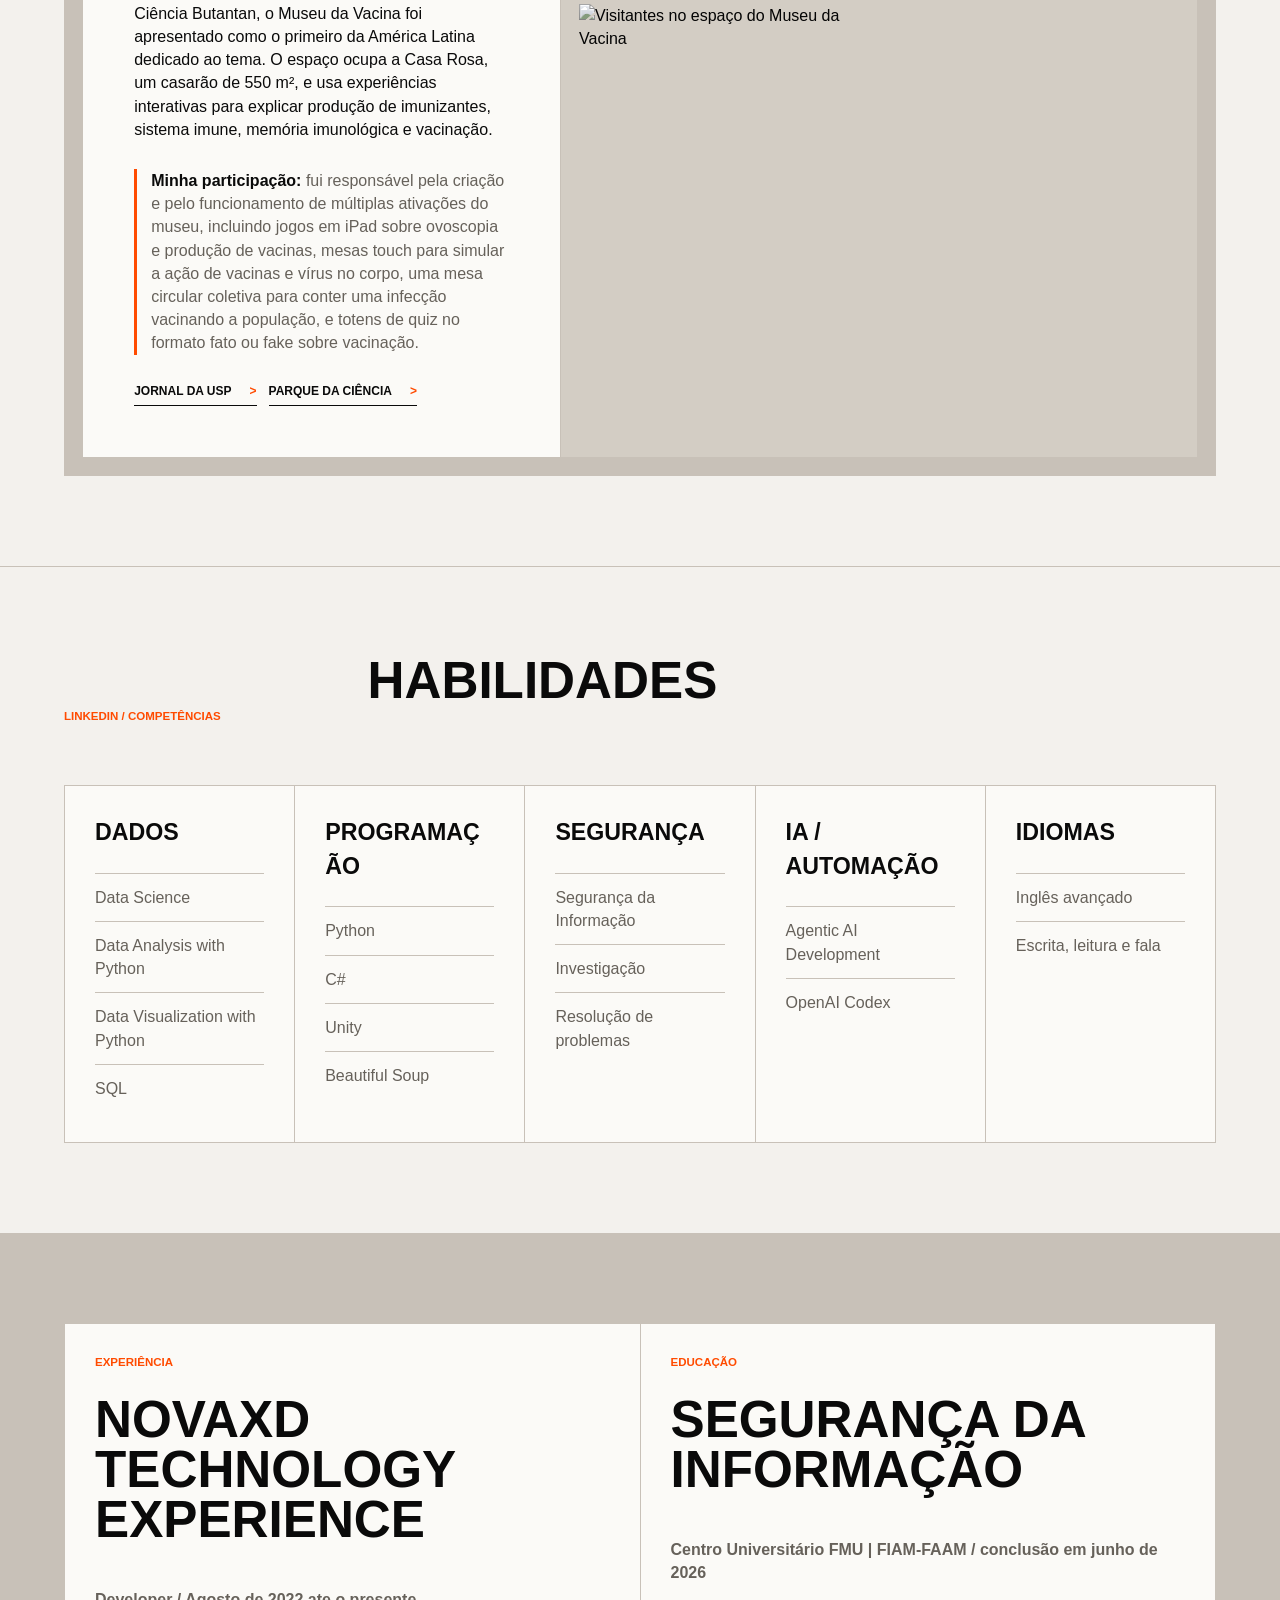
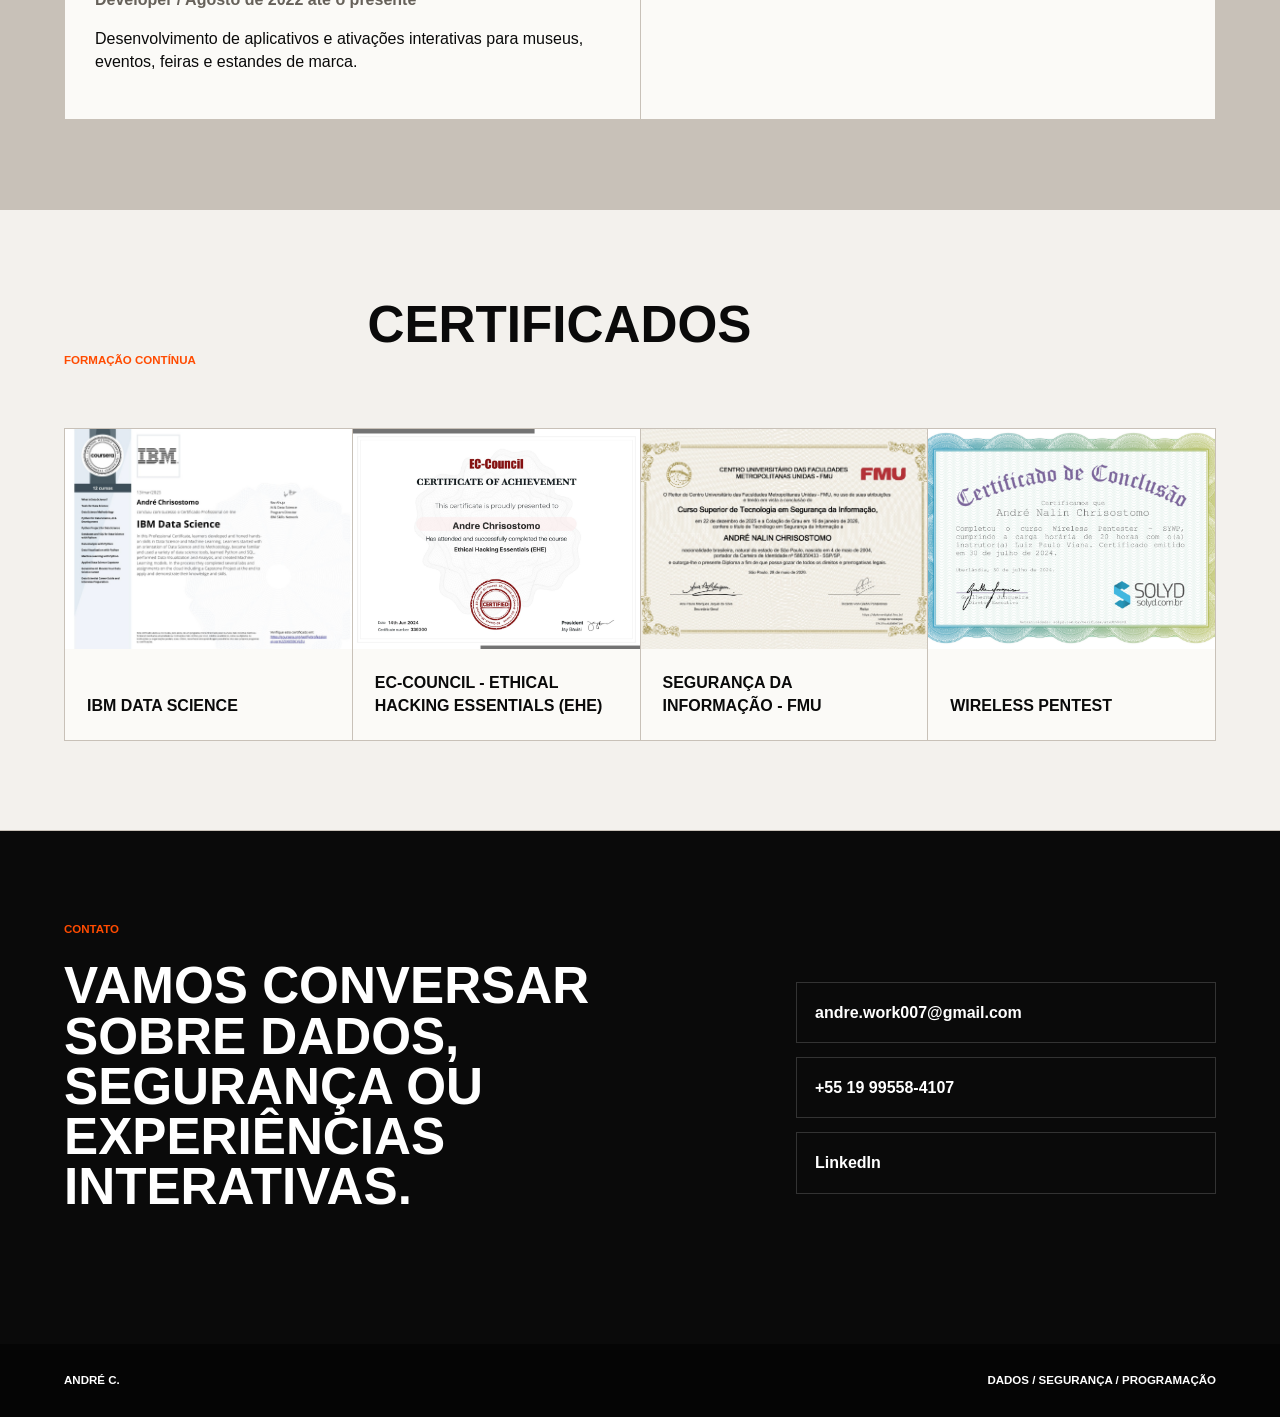
==== commit 0c69c5b3: "Add files via upload" ====
--- a/index.html
+++ b/index.html
@@ -1,735 +1,361 @@
-<!DOCTYPE html>
+<!doctype html>
 <html lang="pt-BR">
-<head>
-    <meta charset="UTF-8">
-    <meta name="viewport" content="width=device-width, initial-scale=1.0">
-    <title>André Chrisostomo - Cientista de Dados</title>
-    <!-- Importando Tailwind CSS -->
-    <script src="https://cdn.tailwindcss.com"></script>
-    <!-- Importando Font Awesome para ícones -->
-    <link rel="stylesheet" href="https://cdnjs.cloudflare.com/ajax/libs/font-awesome/6.4.0/css/all.min.css">
-    <!-- Animação de rolagem -->
-    <link href="https://unpkg.com/aos@2.3.1/dist/aos.css" rel="stylesheet">
-    <style>
-        /* Estilos personalizados */
-        :root {
-            --primary: #3b82f6;
-            --primary-dark: #2563eb;
-            --dark: #1e293b;
-            --light: #f8fafc;
-        }
-        
-        .dark {
-            --primary: #60a5fa;
-            --primary-dark: #3b82f6;
-            --dark: #f8fafc;
-            --light: #1e293b;
-        }
-        
-        body {
-            font-family: 'Inter', sans-serif;
-            background-color: var(--light);
-            color: var(--dark);
-            transition: background-color 0.3s, color 0.3s;
-        }
-        
-        /* Efeito hover para cards */
-        .certificate-card {
-            transition: transform 0.3s, box-shadow 0.3s;
-        }
-        
-        .certificate-card:hover {
-            transform: translateY(-5px);
-            box-shadow: 0 10px 20px rgba(0, 0, 0, 0.1);
-        }
-        
-        /* Efeito hover para skills */
-        .skill-item {
-            transition: transform 0.3s;
-        }
-        
-        .skill-item:hover {
-            transform: scale(1.05);
-        }
-        
-        /* Animação suave para seções */
-        section {
-            opacity: 0;
-            transform: translateY(20px);
-            transition: opacity 0.6s, transform 0.6s;
-        }
-        
-        section.visible {
-            opacity: 1;
-            transform: translateY(0);
-        }
-        
-        /* Estilo para o botão de modo escuro */
-        .dark-mode-btn {
-            transition: transform 0.3s;
-        }
-        
-        .dark-mode-btn:hover {
-            transform: rotate(30deg);
-        }
-    </style>
-</head>
-<body class="min-h-screen">
-    <!-- Botão de modo escuro -->
-    <!-- <button id="darkModeToggle" class="fixed top-6 right-6 z-50 dark-mode-btn bg-gray-200 dark:bg-gray-700 p-3 rounded-full shadow-lg">
-        <i id="darkModeIcon" class="fas fa-moon text-gray-800 dark:text-yellow-300"></i>
-    </button> -->
-
-    <!-- Cabeçalho/Navegação -->
-    <header class="py-6 px-4 sm:px-6 lg:px-8 bg-white dark:bg-slate-800 shadow-sm sticky top-0 z-40">
-        <div class="max-w-7xl mx-auto flex justify-between items-center">
-            <h1 class="text-2xl font-bold text-blue-600 dark:text-blue-400">André Chrisostomo</h1>
-            <nav>
-                <ul class="flex space-x-6">
-                    <li><a href="#about" class="text-gray-700 dark:text-gray-300 hover:text-blue-600 dark:hover:text-blue-400 transition">Sobre</a></li>
-                    <li><a href="#skills" class="text-gray-700 dark:text-gray-300 hover:text-blue-600 dark:hover:text-blue-400 transition">Habilidades</a></li>
-                    <li><a href="#certificates" class="text-gray-700 dark:text-gray-300 hover:text-blue-600 dark:hover:text-blue-400 transition">Certificados</a></li>
-                    <li><a href="#contact" class="text-gray-700 dark:text-gray-300 hover:text-blue-600 dark:hover:text-blue-400 transition">Contato</a></li>
-                </ul>
-            </nav>
-        </div>
+  <head>
+    <meta charset="utf-8">
+    <meta name="viewport" content="width=device-width, initial-scale=1">
+    <meta
+      name="description"
+      content="Currículo de André Nalin Chrisostomo: dados, segurança da informação, programação e projetos interativos."
+    >
+    <title>André Nalin Chrisostomo | Dados, Segurança e Programação</title>
+    <link rel="stylesheet" href="styles.css">
+  </head>
+  <body>
+    <header class="site-header" aria-label="Navegacao principal">
+      <a class="brand" href="#top" aria-label="André Chrisostomo início">ANDRÉ C.</a>
+      <nav>
+        <a href="#projetos">Projetos</a>
+        <a href="#skills">Habilidades</a>
+        <a href="#certificados">Certificados</a>
+        <a href="#contato">Contato</a>
+      </nav>
     </header>
 
-    <!-- Seção Hero -->
-    <section id="hero" class="py-20 px-4 sm:px-6 lg:px-8 bg-gradient-to-r from-blue-50 to-indigo-50 dark:from-slate-800 dark:to-slate-900" data-aos="fade">
-        <div class="max-w-7xl mx-auto flex flex-col md:flex-row items-center">
-            <div class="md:w-1/2 mb-10 md:mb-0" data-aos="fade-right">
-                <h1 class="text-4xl md:text-5xl font-bold text-gray-800 dark:text-white mb-4">
-                    Olá, eu sou <span class="text-blue-600 dark:text-blue-400"><br>André Chrisostomo</span>
-                </h1>
-                <h2 class="text-2xl md:text-3xl font-semibold text-gray-700 dark:text-gray-300 mb-6">
-                    Aspirante a Cientista de Dados
-                </h2>
-                <p class="text-lg text-gray-600 dark:text-gray-400 mb-8 max-w-lg">
-                    Transformando dados em insights valiosos através de análise e modelagem preditiva.
-                </p>
-                <div class="flex space-x-4">
-                    <a href="#contact" class="bg-blue-600 hover:bg-blue-700 dark:bg-blue-500 dark:hover:bg-blue-600 text-white px-6 py-3 rounded-lg font-medium transition">
-                        Entre em Contato
-                    </a>
-                    <a href="#certificates" class="border border-blue-600 dark:border-blue-400 text-blue-600 dark:text-blue-400 hover:bg-blue-50 dark:hover:bg-slate-700 px-6 py-3 rounded-lg font-medium transition">
-                        Ver Certificados
-                    </a>
+    <main id="top">
+      <section class="hero grid-panel" aria-labelledby="hero-title">
+        <div class="hero-copy">
+          <p class="eyebrow">Valinhos, Sao Paulo / Brasil</p>
+          <h1 id="hero-title">
+            ANDRÉ NALIN<br>
+            <span>CHRISOSTOMO</span>
+          </h1>
+          <p class="lead">Desenvolvedor Python/SQL com foco em Dados e Segurança.</p>
+          <div class="hero-actions" aria-label="Acoes principais">
+            <a class="button primary" href="#projetos">Ver projetos</a>
+            <a
+              class="button"
+              href="https://www.linkedin.com/in/andre-chrisostomo/"
+              target="_blank"
+              rel="noopener noreferrer"
+            >LinkedIn</a>
+          </div>
+        </div>
+        <figure class="hero-photo">
+          <img src="foto-perfil.jpg" alt="Retrato profissional de André Nalin Chrisostomo">
+        </figure>
+        <aside class="hero-card" aria-label="Resumo profissional">
+          <p class="section-index">001</p>
+          <h2>Software Developer</h2>
+          <p>
+            Profissional de segurança da informação, ciência de dados e
+            desenvolvimento de sistemas, com atuação em experiências interativas.
+          </p>
+          <dl class="quick-facts">
+            <div>
+              <dt>Experiência na empresa</dt>
+              <dd>NOVAXD Technology Experience<br>08/2022 - presente</dd>
+            </div>
+            <div>
+              <dt>Inglês</dt>
+              <dd>Avançado</dd>
+            </div>
+          </dl>
+        </aside>
+      </section>
+
+      <section class="metrics" aria-label="Areas de foco">
+        <article>
+          <span>Dados</span>
+          <strong>Python + SQL</strong>
+          <p>Analise, visualizacao e ciencia de dados aplicada.</p>
+        </article>
+        <article>
+          <span>Segurança</span>
+          <strong>InfoSec</strong>
+          <p>Investigação, resolução de problemas e fundamentos defensivos.</p>
+        </article>
+        <article>
+          <span>Programacao</span>
+          <strong>Unity + C#</strong>
+          <p>Aplicativos e ativações interativas para eventos e museus.</p>
+        </article>
+        <article>
+          <span>IA</span>
+          <strong>Codex</strong>
+          <p>Agentic AI Development e automação assistida por IA.</p>
+        </article>
+      </section>
+
+      <section id="projetos" class="section collection" aria-labelledby="projects-title">
+        <div class="section-head">
+          <p class="eyebrow">Portfólio / Ativações</p>
+          <h2 id="projects-title">Projetos em destaque</h2>
+        </div>
+
+        <div class="project-tabs">
+          <input type="radio" name="project-tab" id="tab-museu" checked>
+          <input type="radio" name="project-tab" id="tab-intacta">
+          <input type="radio" name="project-tab" id="tab-ccxp">
+          <input type="radio" name="project-tab" id="tab-dealer">
+
+          <div class="tab-list" role="tablist" aria-label="Projetos em destaque">
+            <label for="tab-museu" id="label-museu">Museu da Vacina</label>
+            <label for="tab-intacta" id="label-intacta">Intacta i2x</label>
+            <label for="tab-ccxp" id="label-ccxp">CCXP Minecraft</label>
+            <label for="tab-dealer" id="label-dealer">Dealer</label>
+          </div>
+
+          <div class="tab-panels">
+            <article class="tab-panel panel-museu" role="tabpanel" aria-labelledby="label-museu">
+              <div class="project-copy">
+                <p class="section-index">002</p>
+                <h3>Museu da Vacina</h3>
+                <p>
+                  Inaugurado em 7 de março de 2023 no Parque da Ciência Butantan,
+                  o Museu da Vacina foi apresentado como o primeiro da América
+                  Latina dedicado ao tema. O espaço ocupa a Casa Rosa, um casarão
+                  de 550 m², e usa experiências interativas para explicar produção
+                  de imunizantes, sistema imune, memória imunológica e vacinação.
+                </p>
+                <p class="participation">
+                  <strong>Minha participação:</strong> fui responsável pela criação
+                  e pelo funcionamento de múltiplas ativações do museu, incluindo
+                  jogos em iPad sobre ovoscopia e produção de vacinas, mesas touch
+                  para simular a ação de vacinas e vírus no corpo, uma mesa circular
+                  coletiva para conter uma infecção vacinando a população, e totens
+                  de quiz no formato fato ou fake sobre vacinação.
+                </p>
+                <div class="link-row">
+                  <a
+                    href="https://jornal.usp.br/institucional/instituto-butantan-inaugura-o-primeiro-museu-da-vacina-da-america-latina/"
+                    target="_blank"
+                    rel="noopener noreferrer"
+                  >Jornal da USP</a>
+                  <a
+                    href="https://parquedaciencia.butantan.gov.br/programacao/atracoes/museu-da-vacina"
+                    target="_blank"
+                    rel="noopener noreferrer"
+                  >Parque da Ciência</a>
                 </div>
-            </div>
-            <div class="md:w-1/2 flex justify-center" data-aos="fade-left">
-                <div class="relative w-64 h-64 sm:w-80 sm:h-80 rounded-full overflow-hidden border-4 border-blue-500 dark:border-blue-400 shadow-xl">
-                    <!-- Substitua pela sua foto -->
-                    <div class="w-full h-full bg-gray-300 dark:bg-gray-600 flex items-center justify-center">
-                        <img src="https://media.licdn.com/dms/image/v2/D4D03AQHngOJuxbV1cA/profile-displayphoto-shrink_800_800/profile-displayphoto-shrink_800_800/0/1705927812936?e=1750896000&v=beta&t=utUXPNaXpwkZRCTaEQjKftCImlBCdJ2V9QYNBUl8r2w"></i>
-                    </div>
+              </div>
+              <div class="project-gallery" aria-label="Imagens do Museu da Vacina">
+                <img src="MUSEU%20DA%20VACINA/Casa%20Rosa-3553e892b69c9b0f.jpg" alt="Casa Rosa no Parque da Ciência Butantan">
+                <img src="MUSEU%20DA%20VACINA/eu%20jogando.png" alt="André testando uma ativação interativa no Museu da Vacina">
+                <img src="MUSEU%20DA%20VACINA/eu%20na%20multid%C3%A3o.png" alt="Visitantes no espaço do Museu da Vacina">
+              </div>
+            </article>
+
+            <article class="tab-panel panel-intacta no-gallery" role="tabpanel" aria-labelledby="label-intacta">
+              <div class="project-copy">
+                <p class="section-index">003</p>
+                <h3>Intacta i2x</h3>
+                <p>
+                  A Intacta 2 Xtend é uma plataforma de biotecnologia para soja,
+                  associada à proteção contra as principais lagartas da cultura e
+                  à tolerância aos herbicidas glifosato e dicamba. As ativações
+                  em feiras agro funcionam como experiências de comunicação técnica
+                  para explicar manejo, produtividade e tecnologia no campo.
+                </p>
+                <p class="participation">
+                  <strong>Minha participação:</strong> desenvolvi interações ligadas
+                  ao sistema de cashback da Intacta e uma experiência visual em que
+                  o usuário precisava conter uma praga antes que ela dominasse a
+                  plantação.
+                </p>
+                <div class="link-row">
+                  <a
+                    href="https://www.intactabr.com.br/pt-br/biotecnologias/intacta2-xtend.html"
+                    target="_blank"
+                    rel="noopener noreferrer"
+                  >Intacta</a>
+                  <a
+                    href="https://www.bayer.com.br/pt-br/imprensa/noticias/2021/aprovacao-da-tecnologia-intacta-2xtend-pela-uniao-europeia"
+                    target="_blank"
+                    rel="noopener noreferrer"
+                  >Bayer</a>
                 </div>
-            </div>
-        </div>
-    </section>
-
-    <!-- Seção Sobre -->
-    <section id="about" class="py-20 px-4 sm:px-6 lg:px-8 bg-white dark:bg-slate-800" data-aos="fade-up">
-        <div class="max-w-7xl mx-auto">
-            <h2 class="text-3xl font-bold text-center text-gray-800 dark:text-white mb-12">Sobre Mim</h2>
-            
-            <div class="flex flex-col lg:flex-row gap-12">
-                <div class="lg:w-1/2" data-aos="fade-right">
-                    <h3 class="text-2xl font-semibold text-gray-700 dark:text-gray-300 mb-4">Quem sou eu</h3>
-                    <p class="text-gray-600 dark:text-gray-400 mb-6">
-                        Meu nome é André Nalin Chrisostomo, tenho 20 anos e sou um entusiasta de Ciência de Dados. 
-                        Estou no início da minha jornada nesse campo fascinante, buscando constantemente aprender 
-                        e aplicar meus conhecimentos para resolver problemas complexos através da análise de dados.
-                    </p>
-                    <p class="text-gray-600 dark:text-gray-400 mb-6">
-                        Minha paixão por dados começou quando me deparei com a necessidade de fazer a diferença no ambiente
-                        onde vivo. Juntar as minhas habilidades de programação e análise com problemas do mundo real foi a peça que faltava
-                        no meu quebra-cabeças.
-                    </p>
-                    <div class="grid grid-cols-2 gap-4">
-                        <div class="flex items-center">
-                            <i class="fas fa-birthday-cake text-blue-600 dark:text-blue-400 mr-3"></i>
-                            <span class="text-gray-700 dark:text-gray-300">04/05/2004</span>
-                        </div>
-                        <div class="flex items-center">
-                            <i class="fas fa-phone text-blue-600 dark:text-blue-400 mr-3"></i>
-                            <span class="text-gray-700 dark:text-gray-300">(19) 99558-4107</span>
-                        </div>
-                        <div class="flex items-center">
-                            <i class="fas fa-envelope text-blue-600 dark:text-blue-400 mr-3"></i>
-                            <span class="text-gray-700 dark:text-gray-300">andre.work007@gmail.com</span>
-                        </div>
-                        <div class="flex items-center">
-                            <i class="fas fa-map-marker-alt text-blue-600 dark:text-blue-400 mr-3"></i>
-                            <span class="text-gray-700 dark:text-gray-300">Brasil</span>
-                        </div>
-                    </div>
+              </div>
+            </article>
+
+            <article class="tab-panel panel-ccxp" role="tabpanel" aria-labelledby="label-ccxp">
+              <div class="project-copy">
+                <p class="section-index">004</p>
+                <h3>CCXP Minecraft</h3>
+                <p>
+                  A CCXP24 aconteceu entre 5 e 8 de dezembro de 2024, em São Paulo,
+                  como uma grande convenção de cultura pop e entretenimento geek.
+                  A Warner Bros. Pictures levou um estande interativo com ativações
+                  especiais de Um Filme Minecraft, conectando a divulgação do filme
+                  a uma experiência física para fãs.
+                </p>
+                <p class="participation">
+                  <strong>Minha participação:</strong> fui responsável pelo sistema
+                  de captura de dados das interações. Utilizando um LiDAR voltado a
+                  mapeamento de interiores, construí um sistema capaz de detectar
+                  interferências no laser em uma área definida, calcular a posição
+                  dessa interferência e enviar esses dados para a interação.
+                </p>
+                <div class="link-row">
+                  <a
+                    href="https://ccxp.com.br/imprensa/warner-bros-discovery-confirma-participacao-na-ccxp-24/"
+                    target="_blank"
+                    rel="noopener noreferrer"
+                  >CCXP</a>
+                  <a
+                    href="https://gshow.globo.com/cultura-pop/noticia/ccxp-24-tudo-o-que-voce-precisa-saber-sobre-o-evento.ghtml"
+                    target="_blank"
+                    rel="noopener noreferrer"
+                  >Gshow</a>
                 </div>
-                
-                <div class="lg:w-1/2" data-aos="fade-left">
-                    <h3 class="text-2xl font-semibold text-gray-700 dark:text-gray-300 mb-4">Minha Jornada</h3>
-                    <div class="space-y-8">
-                        <!-- Experiência 1 -->
-                        <div class="flex">
-                            <div class="flex flex-col items-center mr-4">
-                                <div class="w-4 h-4 rounded-full bg-blue-600 dark:bg-blue-400 mt-1"></div>
-                                <div class="w-px h-full bg-gray-300 dark:bg-gray-600"></div>
-                            </div>
-                            <div>
-                                <h4 class="text-lg font-medium text-gray-800 dark:text-gray-200">Estudante de Segurança da Informação</h4>
-                                <p class="text-sm text-gray-500 dark:text-gray-400 mb-2">2022 - Presente</p>
-                                <p class="text-gray-600 dark:text-gray-400">
-                                    Ingressou na FMU no curso de Segurança da Informação para aprimorar suas habilidades
-                                    técnicas e práticas em segurança cibernética com foco em segurança de aplicações web.
-                                </p>
-                            </div>
-                        </div>
-                        <!-- trabalho -->
-                        <div class="flex">
-                            <div class="flex flex-col items-center mr-4">
-                                <div class="w-4 h-4 rounded-full bg-blue-600 dark:bg-blue-400 mt-1"></div>
-                                <div class="w-px h-full bg-gray-300 dark:bg-gray-600"></div>
-                            </div>
-                            <div>
-                                <h4 class="text-lg font-medium text-gray-800 dark:text-gray-200">Programador Júnior</h4>
-                                <p class="text-sm text-gray-500 dark:text-gray-400 mb-2">2022 - Presente</p>
-                                <p class="text-gray-600 dark:text-gray-400">
-                                    Comecei minha carreira como programador júnior na empresa NOVA_XD TECHNOLOGY EXPERIENCE, implementando código flexível e escalável.
-                                    Trabalhei em diversos projetos desenvolvendo aplicações de alto nível, com foco em performance, segurança e boa arquitetura de software.<br> 
-                                    Alguns projetos que eu tive envolvimento: 
-                                    <ul class="list-disc pl-5 text-gray-600 dark:text-gray-400">
-                                        <li>Museu da Vacina &ndash; Nov. 2022 até Fev. 2023 </li>
-                                        <li>Feira Show Rural Coopavel &ndash; Fev. 2024</li>
-                                        <li>Feira Show Rural Coopavel &ndash; Fev. 2025</li>
-                                        <li>Estande do Minecraft na CCXP &ndash; Dez. 2024</li>
-                                    </ul>
-
-                                </p>
-                            </div>
-                        </div>
-                        <!-- Experiencia 2 -->
-                        <div class="flex">
-                            <div class="flex flex-col items-center mr-4">
-                                <div class="w-4 h-4 rounded-full bg-blue-600 dark:bg-blue-400 mt-1"></div>
-                                <div class="w-px h-full bg-gray-300 dark:bg-gray-600"></div>
-                            </div>
-                            <div>
-                                <h4 class="text-lg font-medium text-gray-800 dark:text-gray-200">Estudante de Ciência de Dados</h4>
-                                <p class="text-sm text-gray-500 dark:text-gray-400 mb-2">2024 - Presente</p>
-                                <p class="text-gray-600 dark:text-gray-400">
-                                    Atualmente estou me dedicando ao estudo de ferramentas e técnicas de análise de dados, 
-                                    machine learning e visualização de dados através de cursos online e projetos pessoais.
-                                </p>
-                            </div>
-                        </div>
-                        
-                        <!-- Experiência 2 -->
-                        <!-- <div class="flex">
-                            <div class="flex flex-col items-center mr-4">
-                                <div class="w-4 h-4 rounded-full bg-blue-600 dark:bg-blue-400 mt-1"></div>
-                                <div class="w-px h-full bg-gray-300 dark:bg-gray-600"></div>
-                            </div>
-                            <div>
-                                <h4 class="text-lg font-medium text-gray-800 dark:text-gray-200">Formação Acadêmica</h4>
-                                <p class="text-sm text-gray-500 dark:text-gray-400 mb-2">2022 - Presente</p>
-                                <p class="text-gray-600 dark:text-gray-400">
-                                    Cursando graduação em uma área relacionada a tecnologia ou ciências exatas, 
-                                    complementando com cursos especializados em Ciência de Dados.
-                                </p>
-                            </div>
-                        </div>
-                        
-                        
-                        <div class="flex">
-                            <div class="flex flex-col items-center mr-4">
-                                <div class="w-4 h-4 rounded-full bg-blue-600 dark:bg-blue-400 mt-1"></div>
-                                <div class="w-px h-0"></div>
-                            </div>
-                            <div>
-                                <h4 class="text-lg font-medium text-gray-800 dark:text-gray-200">Primeiros Passos</h4>
-                                <p class="text-sm text-gray-500 dark:text-gray-400 mb-2">2021 - 2022</p>
-                                <p class="text-gray-600 dark:text-gray-400">
-                                    Descoberta da área de Ciência de Dados e início dos estudos em programação, 
-                                    estatística e análise de dados.
-                                </p>
-                            </div>
-                        </div> -->
-                    </div>
+              </div>
+              <div class="project-gallery" aria-label="Imagens da ativação CCXP Minecraft">
+                <img src="CCXP/ativa%C3%A7%C3%A3o.jpg" alt="Ativação interativa no estande da CCXP">
+                <img src="CCXP/eu%20na%20ccxp.jpg" alt="André na CCXP">
+                <img src="CCXP/eu%20programando.jpg" alt="André programando uma ativação na CCXP">
+              </div>
+            </article>
+
+            <article class="tab-panel panel-dealer no-gallery" role="tabpanel" aria-labelledby="label-dealer">
+              <div class="project-copy">
+                <p class="section-index">005</p>
+                <h3>Dealer / SemanÁudio</h3>
+                <p>
+                  A SemanÁudio São Paulo 2026 foi um evento técnico e profissional
+                  voltado ao mercado de áudio, luz, LED, estrutura e audiovisual.
+                  A Dealer participou com estande e presença voltada ao público
+                  profissional do setor, em uma edição realizada em São Paulo.
+                </p>
+                <p class="participation">
+                  <strong>Minha participação:</strong> desenvolvi um quiz interativo
+                  para testar o treinamento auditivo dos participantes, com desafios
+                  envolvendo percepção estéreo, frequência, delay e outros aspectos
+                  técnicos de áudio.
+                </p>
+                <div class="link-row">
+                  <a
+                    href="https://visitesaopaulo.com/evento/semanaudio-2026-2026/"
+                    target="_blank"
+                    rel="noopener noreferrer"
+                  >SemanÁudio</a>
+                  <a
+                    href="https://www.facebook.com/Dealerav/videos/primeiro-dia-de-semanaudio-sp-2026-foi-um-verdadeiro-sucesso-nosso-stand-bombou-/1621134702478660/"
+                    target="_blank"
+                    rel="noopener noreferrer"
+                  >Dealer</a>
                 </div>
-            </div>
-        </div>
-    </section>
-
-    <!-- Seção Habilidades -->
-    <section id="skills" class="py-20 px-4 sm:px-6 lg:px-8 bg-gray-50 dark:bg-slate-900" data-aos="fade-up">
-        <div class="max-w-7xl mx-auto">
-            <h2 class="text-3xl font-bold text-center text-gray-800 dark:text-white mb-12">Minhas Habilidades</h2>
-            
-            <div class="grid grid-cols-2 md:grid-cols-3 lg:grid-cols-4 gap-6">
-                <!-- Habilidade 1 -->
-                <div class="skill-item bg-white dark:bg-slate-800 p-6 rounded-lg shadow-md hover:shadow-lg transition" data-aos="zoom-in">
-                    <div class="text-blue-600 dark:text-blue-400 text-4xl mb-4">
-                        <i class="fab fa-python"></i>
-                    </div>
-                    <h3 class="text-xl font-semibold text-gray-800 dark:text-gray-200 mb-2">Python</h3>
-                    <p class="text-gray-600 dark:text-gray-400">
-                        Linguagem principal para análise de dados e machine learning.
-                    </p>
-                    <div class="mt-4 bg-gray-200 dark:bg-gray-700 rounded-full h-2.5">
-                        <div class="bg-blue-600 dark:bg-blue-400 h-2.5 rounded-full" style="width: 85%"></div>
-                    </div>
-                </div>
-                
-                <!-- Habilidade 2 -->
-                <div class="skill-item bg-white dark:bg-slate-800 p-6 rounded-lg shadow-md hover:shadow-lg transition" data-aos="zoom-in" data-aos-delay="100">
-                    <div class="text-blue-600 dark:text-blue-400 text-4xl mb-4">
-                        <i class="fas fa-database"></i>
-                    </div>
-                    <h3 class="text-xl font-semibold text-gray-800 dark:text-gray-200 mb-2">SQL</h3>
-                    <p class="text-gray-600 dark:text-gray-400">
-                        Consultas e manipulação de bancos de dados relacionais.
-                    </p>
-                    <div class="mt-4 bg-gray-200 dark:bg-gray-700 rounded-full h-2.5">
-                        <div class="bg-blue-600 dark:bg-blue-400 h-2.5 rounded-full" style="width: 75%"></div>
-                    </div>
-                </div>
-                
-                <!-- Habilidade 3 -->
-                <div class="skill-item bg-white dark:bg-slate-800 p-6 rounded-lg shadow-md hover:shadow-lg transition" data-aos="zoom-in" data-aos-delay="200">
-                    <div class="text-blue-600 dark:text-blue-400 text-4xl mb-4">
-                        <i class="fas fa-chart-line"></i>
-                    </div>
-                    <h3 class="text-xl font-semibold text-gray-800 dark:text-gray-200 mb-2">Análise de Dados</h3>
-                    <p class="text-gray-600 dark:text-gray-400">
-                        Extração de insights e padrões de conjuntos de dados.
-                    </p>
-                    <div class="mt-4 bg-gray-200 dark:bg-gray-700 rounded-full h-2.5">
-                        <div class="bg-blue-600 dark:bg-blue-400 h-2.5 rounded-full" style="width: 65%"></div>
-                    </div>
-                </div>
-                
-                <!-- Habilidade 4 -->
-                <div class="skill-item bg-white dark:bg-slate-800 p-6 rounded-lg shadow-md hover:shadow-lg transition" data-aos="zoom-in" data-aos-delay="300">
-                    <div class="text-blue-600 dark:text-blue-400 text-4xl mb-4">
-                        <i class="fas fa-brain"></i>
-                    </div>
-                    <h3 class="text-xl font-semibold text-gray-800 dark:text-gray-200 mb-2">Machine Learning</h3>
-                    <p class="text-gray-600 dark:text-gray-400">
-                        Modelos preditivos e algoritmos de aprendizado de máquina.
-                    </p>
-                    <div class="mt-4 bg-gray-200 dark:bg-gray-700 rounded-full h-2.5">
-                        <div class="bg-blue-600 dark:bg-blue-400 h-2.5 rounded-full" style="width: 60%"></div>
-                    </div>
-                </div>
-                
-                <!-- Habilidade 5 -->
-                <div class="skill-item bg-white dark:bg-slate-800 p-6 rounded-lg shadow-md hover:shadow-lg transition" data-aos="zoom-in" data-aos-delay="400">
-                    <div class="text-blue-600 dark:text-blue-400 text-4xl mb-4">
-                        <i class="fas fa-chart-bar"></i>
-                    </div>
-                    <h3 class="text-xl font-semibold text-gray-800 dark:text-gray-200 mb-2">Visualização de Dados</h3>
-                    <p class="text-gray-600 dark:text-gray-400">
-                        Apresentação clara e eficaz de informações complexas.
-                    </p>
-                    <div class="mt-4 bg-gray-200 dark:bg-gray-700 rounded-full h-2.5">
-                        <div class="bg-blue-600 dark:bg-blue-400 h-2.5 rounded-full" style="width: 80%"></div>
-                    </div>
-                </div>
-                
-                <!-- Habilidade 6 -->
-                <div class="skill-item bg-white dark:bg-slate-800 p-6 rounded-lg shadow-md hover:shadow-lg transition" data-aos="zoom-in" data-aos-delay="500">
-                    <div class="text-blue-600 dark:text-blue-400 text-4xl mb-4">
-                        <i class="fas fa-table"></i>
-                    </div>
-                    <h3 class="text-xl font-semibold text-gray-800 dark:text-gray-200 mb-2">Pandas</h3>
-                    <p class="text-gray-600 dark:text-gray-400">
-                        Módulo Python usado para análise e manipulação de dados em tabelas.
-                    </p>
-                    <div class="mt-4 bg-gray-200 dark:bg-gray-700 rounded-full h-2.5">
-                        <div class="bg-blue-600 dark:bg-blue-400 h-2.5 rounded-full" style="width: 65%"></div>
-                    </div>
-                </div>
-                
-                <!-- Habilidade 7 -->
-                <div class="skill-item bg-white dark:bg-slate-800 p-6 rounded-lg shadow-md hover:shadow-lg transition" data-aos="zoom-in" data-aos-delay="600">
-                    <div class="text-blue-600 dark:text-blue-400 text-4xl mb-4">
-                        <i class="fa-solid fa-language"></i>
-                    </div>
-                    <h3 class="text-xl font-semibold text-gray-800 dark:text-gray-200 mb-2">Inglês</h3>
-                    <p class="text-gray-600 dark:text-gray-400">
-                        Inglês avançado — proficiente em compreensão auditiva e expressão oral.<br>
-                    </p>
-                    <div class="mt-4 bg-gray-200 dark:bg-gray-700 rounded-full h-2.5">
-                        <div class="bg-blue-600 dark:bg-blue-400 h-2.5 rounded-full" style="width: 85%"></div>
-                    </div>
-                </div>
-                
-                <!-- Habilidade 8 -->
-                <div class="skill-item bg-white dark:bg-slate-800 p-6 rounded-lg shadow-md hover:shadow-lg transition" data-aos="zoom-in" data-aos-delay="700">
-                    <div class="text-blue-600 dark:text-blue-400 text-4xl mb-4">
-                        <i class="fas fa-project-diagram"></i>
-                    </div>
-                    <h3 class="text-xl font-semibold text-gray-800 dark:text-gray-200 mb-2">Estatística</h3>
-                    <p class="text-gray-600 dark:text-gray-400">
-                        Fundamentos estatísticos para análise de dados.
-                    </p>
-                    <div class="mt-4 bg-gray-200 dark:bg-gray-700 rounded-full h-2.5">
-                        <div class="bg-blue-600 dark:bg-blue-400 h-2.5 rounded-full" style="width: 75%"></div>
-                    </div>
-                </div>
-            </div>
-        </div>
-    </section>
-
-    <!-- Seção Certificados -->
-    <section id="certificates" class="py-20 px-4 sm:px-6 lg:px-8 bg-white dark:bg-slate-800" data-aos="fade-up">
-        <div class="max-w-7xl mx-auto">
-            <h2 class="text-3xl font-bold text-center text-gray-800 dark:text-white mb-12">Meus Certificados</h2>
-            
-            <!-- Carrossel de certificados -->
-            <div class="relative">
-                <div class="certificate-carousel flex overflow-x-auto pb-8 scroll-smooth" style="scrollbar-width: none;">
-                    <!-- Certificado 1 -->
-                    <div class="flex-shrink-0 w-80 mx-4 certificate-card bg-white dark:bg-slate-700 rounded-lg overflow-hidden shadow-md" data-aos="flip-left">
-                        <a href="https://www.coursera.org/account/accomplishments/professional-cert/2ZD6EE8CVLEU" target="_blank" class="block">
-                            <div class="h-48 bg-blue-100 dark:bg-blue-900 flex items-center justify-center">
-                                <img src="https://s3.amazonaws.com/coursera_assets/meta_images/generated/CERTIFICATE_LANDING_PAGE/CERTIFICATE_LANDING_PAGE~2ZD6EE8CVLEU/CERTIFICATE_LANDING_PAGE~2ZD6EE8CVLEU.jpeg"></i>
-                            </div>
-                            <div class="p-6">
-                                <h3 class="text-xl font-semibold text-gray-800 dark:text-gray-200 mb-2">IBM Data Science</h3>
-                                <p class="text-gray-600 dark:text-gray-400 text-sm mb-4">Coursera - 160 horas</p>
-                                <div class="flex justify-between items-center">
-                                    <span class="text-sm text-blue-600 dark:text-blue-400">Concluído: Mar/2025</span>
-                                    <i class="fas fa-external-link-alt text-blue-600 dark:text-blue-400"></i>
-                                </div>
-                            </div>
-                        </a>
-                    </div>
-                    
-                    <!-- Certificado 2 -->
-                    <div class="flex-shrink-0 w-80 mx-4 certificate-card bg-white dark:bg-slate-700 rounded-lg overflow-hidden shadow-md" data-aos="flip-left" data-aos-delay="100">
-                        <a href="https://solyd.com.br/verificar/atwJtVKovX/" target="_blank" class="block">
-                            <div class="h-48 bg-green-100 dark:bg-green-900 flex items-center justify-center">
-                                <img src="https://i.ibb.co/whMCDcdX/certificado-page-0001.jpg" alt="certificado-page-0001" border="0">
-                            </div>
-                            <div class="p-6">
-                                <h3 class="text-xl font-semibold text-gray-800 dark:text-gray-200 mb-2">Wireless Pentester - SYWP</h3>
-                                <p class="text-gray-600 dark:text-gray-400 text-sm mb-4">Solyd Offensive Security - 20 horas</p>
-                                <div class="flex justify-between items-center">
-                                    <span class="text-sm text-green-600 dark:text-green-400">Concluído: Jul/2024</span>
-                                    <i class="fas fa-external-link-alt text-green-600 dark:text-green-400"></i>
-                                </div>
-                            </div>
-                        </a>
-                    </div>
-                    
-                    <!-- Certificado 3 -->
-                    <div class="flex-shrink-0 w-80 mx-4 certificate-card bg-white dark:bg-slate-700 rounded-lg overflow-hidden shadow-md" data-aos="flip-left" data-aos-delay="200">
-                        <a href="https://codered.eccouncil.org/certificate/350eb9c6-97c6-4913-ba86-bba8990d9262?logged=true" target="_blank" class="block">
-                            <div class="h-48 bg-purple-100 dark:bg-purple-900 flex items-center justify-center">
-                                <img src="https://eccommonstorage.blob.core.windows.net/codered/certificates/350eb9c6-97c6-4913-ba86-bba8990d9262.png"></i>
-                            </div>
-                            <div class="p-6">
-                                <h3 class="text-xl font-semibold text-gray-800 dark:text-gray-200 mb-2">Ethical Hacking Essentials (EHE)</h3>
-                                <p class="text-gray-600 dark:text-gray-400 text-sm mb-4">EC-Council</p>
-                                <div class="flex justify-between items-center">
-                                    <span class="text-sm text-purple-600 dark:text-purple-400">Concluído: Jun/2024</span>
-                                    <i class="fas fa-external-link-alt text-purple-600 dark:text-purple-400"></i>
-                                </div>
-                            </div>
-                        </a>
-                    </div>
-                    
-                    <!-- Certificado 4 -->
-                    <!-- <div class="flex-shrink-0 w-80 mx-4 certificate-card bg-white dark:bg-slate-700 rounded-lg overflow-hidden shadow-md" data-aos="flip-left" data-aos-delay="300">
-                        <a href="LINK_DO_CERTIFICADO_4" target="_blank" class="block">
-                            <div class="h-48 bg-yellow-100 dark:bg-yellow-900 flex items-center justify-center">
-                                <i class="fas fa-certificate text-6xl text-yellow-600 dark:text-yellow-400"></i>
-                            </div>
-                            <div class="p-6">
-                                <h3 class="text-xl font-semibold text-gray-800 dark:text-gray-200 mb-2">Estatística para Data Science</h3>
-                                <p class="text-gray-600 dark:text-gray-400 text-sm mb-4">Coursera - 50 horas</p>
-                                <div class="flex justify-between items-center">
-                                    <span class="text-sm text-yellow-600 dark:text-yellow-400">Concluído: Fev/2023</span>
-                                    <i class="fas fa-external-link-alt text-yellow-600 dark:text-yellow-400"></i>
-                                </div>
-                            </div>
-                        </a>
-                    </div> -->
-                    
-                    <!-- Certificado 5 -->
-                    <!-- <div class="flex-shrink-0 w-80 mx-4 certificate-card bg-white dark:bg-slate-700 rounded-lg overflow-hidden shadow-md" data-aos="flip-left" data-aos-delay="400">
-                        <a href="LINK_DO_CERTIFICADO_5" target="_blank" class="block">
-                            <div class="h-48 bg-red-100 dark:bg-red-900 flex items-center justify-center">
-                                <i class="fas fa-certificate text-6xl text-red-600 dark:text-red-400"></i>
-                            </div>
-                            <div class="p-6">
-                                <h3 class="text-xl font-semibold text-gray-800 dark:text-gray-200 mb-2">Machine Learning Básico</h3>
-                                <p class="text-gray-600 dark:text-gray-400 text-sm mb-4">Kaggle - 30 horas</p>
-                                <div class="flex justify-between items-center">
-                                    <span class="text-sm text-red-600 dark:text-red-400">Concluído: Jan/2023</span>
-                                    <i class="fas fa-external-link-alt text-red-600 dark:text-red-400"></i>
-                                </div>
-                            </div>
-                        </a>
-                    </div>
-                </div> -->
-                
-                <!-- Botões de navegação do carrossel -->
-                <button class="carousel-prev absolute left-0 top-1/2 -translate-y-1/2 -ml-4 bg-white dark:bg-slate-700 p-3 rounded-full shadow-lg z-10">
-                    <i class="fas fa-chevron-left text-blue-600 dark:text-blue-400"></i>
-                </button>
-                <button class="carousel-next absolute right-0 top-1/2 -translate-y-1/2 -mr-4 bg-white dark:bg-slate-700 p-3 rounded-full shadow-lg z-10">
-                    <i class="fas fa-chevron-right text-blue-600 dark:text-blue-400"></i>
-                </button>
-            </div>
-            
-            <div class="text-center mt-12">
-                <p class="text-gray-600 dark:text-gray-400 mb-6">
-                    Estou constantemente buscando novos conhecimentos e certificações para aprimorar minhas habilidades.
-                </p>
-                <!-- <a href="#" class="inline-block bg-blue-600 hover:bg-blue-700 dark:bg-blue-500 dark:hover:bg-blue-600 text-white px-6 py-3 rounded-lg font-medium transition">
-                    Ver Todos os Certificados
-                </a> -->
-            </div>
-        </div>
-    </section>
-
-    <!-- Seção Contato -->
-    <section id="contact" class="py-20 px-4 sm:px-6 lg:px-8 bg-gray-50 dark:bg-slate-900" data-aos="fade-up">
-        <div class="max-w-7xl mx-auto">
-            <h2 class="text-3xl font-bold text-center text-gray-800 dark:text-white mb-12">Entre em Contato</h2>
-            
-            <div class="flex flex-col lg:flex-row gap-12">
-                <div class="lg:w-1/2" data-aos="fade-right">
-                    <h3 class="text-2xl font-semibold text-gray-700 dark:text-gray-300 mb-6">Vamos conversar!</h3>
-                    <p class="text-gray-600 dark:text-gray-400 mb-8">
-                        Estou aberto a oportunidades, colaborações ou simplesmente para conversar sobre Ciência de Dados. 
-                        Sinta-se à vontade para entrar em contato através do formulário ou diretamente pelos meios abaixo.
-                    </p>
-                    
-                    <div class="space-y-6">
-                        <div class="flex items-center">
-                            <div class="bg-blue-100 dark:bg-blue-900 p-3 rounded-full mr-4">
-                                <i class="fas fa-envelope text-blue-600 dark:text-blue-400"></i>
-                            </div>
-                            <div>
-                                <h4 class="text-gray-800 dark:text-gray-200 font-medium">Email</h4>
-                                <a href="mailto:andre.work007@gmail.com" class="text-blue-600 dark:text-blue-400 hover:underline">andre.work007@gmail.com</a>
-                            </div>
-                        </div>
-                        
-                        <div class="flex items-center">
-                            <div class="bg-blue-100 dark:bg-blue-900 p-3 rounded-full mr-4">
-                                <i class="fas fa-phone text-blue-600 dark:text-blue-400"></i>
-                            </div>
-                            <div>
-                                <h4 class="text-gray-800 dark:text-gray-200 font-medium">Telefone</h4>
-                                <a href="tel:+5519995584107" class="text-blue-600 dark:text-blue-400 hover:underline">(19) 99558-4107</a>
-                            </div>
-                        </div>
-                        
-                        <div class="flex items-center">
-                            <div class="bg-blue-100 dark:bg-blue-900 p-3 rounded-full mr-4">
-                                <i class="fab fa-linkedin-in text-blue-600 dark:text-blue-400"></i>
-                            </div>
-                            <div>
-                                <h4 class="text-gray-800 dark:text-gray-200 font-medium">LinkedIn</h4>
-                                <a href="https://www.linkedin.com/in/andre-chrisostomo/" target="_blank" class="text-blue-600 dark:text-blue-400 hover:underline">linkedin.com/in/andre-chrisostomo/</a>
-                            </div>
-                        </div>
-                        
-                        <div class="flex items-center">
-                            <div class="bg-blue-100 dark:bg-blue-900 p-3 rounded-full mr-4">
-                                <i class="fab fa-github text-blue-600 dark:text-blue-400"></i>
-                            </div>
-                            <div>
-                                <h4 class="text-gray-800 dark:text-gray-200 font-medium">GitHub</h4>
-                                <a href="https://github.com/AndreNalinChrisostomo" target="_blank" class="text-blue-600 dark:text-blue-400 hover:underline">github.com/AndreNalinChrisostomo</a>
-                            </div>
-                        </div>
-                    </div>
-                </div>
-                
-                <div class="lg:w-1/2" data-aos="fade-left">
-                    <form action="mailto:andre.work007@gmail.com" method="post" enctype="text/plain" class="bg-white dark:bg-slate-800 p-8 rounded-lg shadow-md">
-                        <div class="mb-6">
-                            <label for="name" class="block text-gray-700 dark:text-gray-300 font-medium mb-2">Nome</label>
-                            <input type="text" id="name" name="name" class="w-full px-4 py-3 border border-gray-300 dark:border-gray-600 rounded-lg focus:ring-2 focus:ring-blue-500 focus:border-blue-500 dark:bg-slate-700 dark:text-gray-200" required>
-                        </div>
-    
-                        <div class="mb-6">
-                            <label for="email" class="block text-gray-700 dark:text-gray-300 font-medium mb-2">Email</label>
-                            <input type="email" id="email" name="email" class="w-full px-4 py-3 border border-gray-300 dark:border-gray-600 rounded-lg focus:ring-2 focus:ring-blue-500 focus:border-blue-500 dark:bg-slate-700 dark:text-gray-200" required>
-                        </div>
-    
-                        <div class="mb-6">
-                            <label for="subject" class="block text-gray-700 dark:text-gray-300 font-medium mb-2">Assunto</label>
-                            <input type="text" id="subject" name="subject" class="w-full px-4 py-3 border border-gray-300 dark:border-gray-600 rounded-lg focus:ring-2 focus:ring-blue-500 focus:border-blue-500 dark:bg-slate-700 dark:text-gray-200" required>
-                        </div>
-    
-                        <div class="mb-6">
-                            <label for="message" class="block text-gray-700 dark:text-gray-300 font-medium mb-2">Mensagem</label>
-                            <textarea id="message" name="message" rows="5" class="w-full px-4 py-3 border border-gray-300 dark:border-gray-600 rounded-lg focus:ring-2 focus:ring-blue-500 focus:border-blue-500 dark:bg-slate-700 dark:text-gray-200" required></textarea>
-                        </div>
-    
-                        <button type="submit" class="w-full bg-blue-600 hover:bg-blue-700 dark:bg-blue-500 dark:hover:bg-blue-600 text-white px-6 py-3 rounded-lg font-medium transition">
-                            Enviar Mensagem
-                        </button>
-                    </form>
-                </div>
-            </div>
-        </div>
-    </section>
-
-    <!-- Rodapé -->
-    <footer class="py-8 px-4 sm:px-6 lg:px-8 bg-gray-800 dark:bg-slate-950 text-gray-300">
-        <div class="max-w-7xl mx-auto">
-            <div class="flex flex-col md:flex-row justify-between items-center">
-                <div class="mb-6 md:mb-0">
-                    <h2 class="text-2xl font-bold text-white">André Chrisostomo</h2>
-                    <p class="mt-2">Aspirante a Cientista de Dados</p>
-                </div>
-                
-                <div class="flex space-x-6">
-                    <a href="#" class="text-gray-300 hover:text-white transition">
-                        <i class="fab fa-linkedin-in text-xl"></i>
-                    </a>
-                    <a href="#" class="text-gray-300 hover:text-white transition">
-                        <i class="fab fa-github text-xl"></i>
-                    </a>
-                    <a href="#" class="text-gray-300 hover:text-white transition">
-                        <i class="fab fa-twitter text-xl"></i>
-                    </a>
-                    <a href="#" class="text-gray-300 hover:text-white transition">
-                        <i class="fab fa-instagram text-xl"></i>
-                    </a>
-                </div>
-            </div>
-            
-            <div class="border-t border-gray-700 mt-8 pt-8 text-center">
-                <p>&copy; 2023 André Nalin Chrisostomo. Todos os direitos reservados.</p>
-            </div>
-        </div>
+              </div>
+            </article>
+          </div>
+        </div>
+      </section>
+
+      <section id="skills" class="section skills-section" aria-labelledby="skills-title">
+        <div class="section-head">
+          <p class="eyebrow">LinkedIn / Competências</p>
+          <h2 id="skills-title">Habilidades</h2>
+        </div>
+        <div class="skills-grid">
+          <article>
+            <h3>Dados</h3>
+            <ul>
+              <li>Data Science</li>
+              <li>Data Analysis with Python</li>
+              <li>Data Visualization with Python</li>
+              <li>SQL</li>
+            </ul>
+          </article>
+          <article>
+            <h3>Programação</h3>
+            <ul>
+              <li>Python</li>
+              <li>C#</li>
+              <li>Unity</li>
+              <li>Beautiful Soup</li>
+            </ul>
+          </article>
+          <article>
+            <h3>Segurança</h3>
+            <ul>
+              <li>Segurança da Informação</li>
+              <li>Investigação</li>
+              <li>Resolução de problemas</li>
+            </ul>
+          </article>
+          <article>
+            <h3>IA / Automação</h3>
+            <ul>
+              <li>Agentic AI Development</li>
+              <li>OpenAI Codex</li>
+            </ul>
+          </article>
+          <article>
+            <h3>Idiomas</h3>
+            <ul>
+              <li>Inglês avançado</li>
+              <li>Escrita, leitura e fala</li>
+            </ul>
+          </article>
+        </div>
+      </section>
+
+      <section class="section split" aria-labelledby="experience-title">
+        <div>
+          <p class="eyebrow">Experiência</p>
+          <h2 id="experience-title">NOVAXD Technology Experience</h2>
+          <p class="lead-small">Developer / Agosto de 2022 ate o presente</p>
+          <p>
+            Desenvolvimento de aplicativos e ativações interativas para museus,
+            eventos, feiras e estandes de marca.
+          </p>
+        </div>
+        <div>
+          <p class="eyebrow">Educação</p>
+          <h2>Segurança da Informação</h2>
+          <p class="lead-small">Centro Universitário FMU | FIAM-FAAM / conclusão em junho de 2026</p>
+        </div>
+      </section>
+
+      <section id="certificados" class="section certificates" aria-labelledby="cert-title">
+        <div class="section-head">
+          <p class="eyebrow">Formação contínua</p>
+          <h2 id="cert-title">Certificados</h2>
+        </div>
+        <div class="certificate-grid">
+          <a href="CERTIFICADOS/ibm%20data%20science.jpg" target="_blank" rel="noopener noreferrer">
+            <img src="CERTIFICADOS/ibm%20data%20science.jpg" alt="Certificado IBM Data Science">
+            <span>IBM Data Science</span>
+          </a>
+          <a href="CERTIFICADOS/ec.jpg" target="_blank" rel="noopener noreferrer">
+            <img src="CERTIFICADOS/ec.jpg" alt="Certificado EC-Council Ethical Hacking Essentials">
+            <span>EC-Council - Ethical Hacking Essentials (EHE)</span>
+          </a>
+          <a href="CERTIFICADOS/gradua%C3%A7%C3%A3o%20.jpg" target="_blank" rel="noopener noreferrer">
+            <img src="CERTIFICADOS/gradua%C3%A7%C3%A3o%20.jpg" alt="Comprovante de graduacao">
+            <span>Segurança da Informação - FMU</span>
+          </a>
+          <a href="CERTIFICADOS/wireless%20pentest.pdf" target="_blank" rel="noopener noreferrer">
+            <img src="CERTIFICADOS/wireless-pentest.png" alt="Certificado Wireless Pentest">
+            <span>Wireless Pentest</span>
+          </a>
+        </div>
+      </section>
+
+      <section id="contato" class="contact" aria-labelledby="contact-title">
+        <div>
+          <p class="eyebrow">Contato</p>
+          <h2 id="contact-title">Vamos conversar sobre dados, segurança ou experiências interativas.</h2>
+        </div>
+        <address>
+          <a href="mailto:andre.work007@gmail.com">andre.work007@gmail.com</a>
+          <a href="https://wa.me/5519995584107" target="_blank" rel="noopener noreferrer">+55 19 99558-4107</a>
+          <a href="https://www.linkedin.com/in/andre-chrisostomo/" target="_blank" rel="noopener noreferrer">LinkedIn</a>
+        </address>
+      </section>
+    </main>
+
+    <footer class="site-footer">
+      <span>ANDRÉ C.</span>
+      <span>Dados / Segurança / Programação</span>
     </footer>
-
-    <!-- Scripts -->
-    <script src="https://unpkg.com/aos@2.3.1/dist/aos.js"></script>
-    <script>
-        // Inicializa AOS (Animate On Scroll)
-        AOS.init({
-            duration: 800,
-            easing: 'ease-in-out',
-            once: true
-        });
-
-        // Função para observar quando as seções entram na viewport
-        document.addEventListener('DOMContentLoaded', function() {
-            const sections = document.querySelectorAll('section');
-            
-            const observer = new IntersectionObserver((entries) => {
-                entries.forEach(entry => {
-                    if (entry.isIntersecting) {
-                        entry.target.classList.add('visible');
-                    }
-                });
-            }, {
-                threshold: 0.1
-            });
-            
-            sections.forEach(section => {
-                observer.observe(section);
-            });
-        });
-
-        // Modo escuro/claro
-        const darkModeToggle = document.getElementById('darkModeToggle');
-        const darkModeIcon = document.getElementById('darkModeIcon');
-        const html = document.documentElement;
-        
-        // Verifica preferência do usuário
-        if (localStorage.getItem('darkMode') === 'enabled' || 
-            (!localStorage.getItem('darkMode') && window.matchMedia('(prefers-color-scheme: dark)').matches)) {
-            html.classList.add('dark');
-            darkModeIcon.classList.replace('fa-moon', 'fa-sun');
-        }
-        
-        darkModeToggle.addEventListener('click', () => {
-            html.classList.toggle('dark');
-            
-            if (html.classList.contains('dark')) {
-                darkModeIcon.classList.replace('fa-moon', 'fa-sun');
-                localStorage.setItem('darkMode', 'enabled');
-            } else {
-                darkModeIcon.classList.replace('fa-sun', 'fa-moon');
-                localStorage.setItem('darkMode', 'disabled');
-            }
-        });
-
-        // Carrossel de certificados
-        const carousel = document.querySelector('.certificate-carousel');
-        const prevBtn = document.querySelector('.carousel-prev');
-        const nextBtn = document.querySelector('.carousel-next');
-        const certificates = document.querySelectorAll('.certificate-card');
-        let currentIndex = 0;
-        
-        function updateCarousel() {
-            const cardWidth = certificates[0].offsetWidth + 32; // 32px de margem
-            carousel.scrollTo({
-                left: currentIndex * cardWidth,
-                behavior: 'smooth'
-            });
-        }
-        
-        prevBtn.addEventListener('click', () => {
-            if (currentIndex > 0) {
-                currentIndex--;
-                updateCarousel();
-            }
-        });
-        
-        nextBtn.addEventListener('click', () => {
-            if (currentIndex < certificates.length - 1) {
-                currentIndex++;
-                updateCarousel();
-            }
-        });
-
-        // Formulário de contato
-        const contactForm = document.getElementById('contactForm');
-        
-        contactForm.addEventListener('submit', function(e) {
-            e.preventDefault();
-            
-            // Simulação de envio do formulário
-            const formData = new FormData(contactForm);
-            const formObject = Object.fromEntries(formData.entries());
-            
-            console.log('Formulário enviado:', formObject);
-            
-            // Exibe mensagem de sucesso
-            alert('Mensagem enviada com sucesso! Entrarei em contato em breve.');
-            
-            // Limpa o formulário
-            contactForm.reset();
-        });
-
-        // Suaviza rolagem para links internos
-        document.querySelectorAll('a[href^="#"]').forEach(anchor => {
-            anchor.addEventListener('click', function(e) {
-                e.preventDefault();
-                
-                const targetId = this.getAttribute('href');
-                const targetElement = document.querySelector(targetId);
-                
-                if (targetElement) {
-                    window.scrollTo({
-                        top: targetElement.offsetTop - 80,
-                        behavior: 'smooth'
-                    });
-                }
-            });
-        });
-    </script>
-</body>
-</html>+  </body>
+</html>
--- a/styles.css
+++ b/styles.css
@@ -0,0 +1,621 @@
+:root {
+  color-scheme: light;
+  --bg: #f3f1ed;
+  --ink: #0a0a0a;
+  --muted: #66615a;
+  --line: #c8c1b8;
+  --accent: #ff4b00;
+  --panel: #fbfaf7;
+}
+
+* {
+  box-sizing: border-box;
+}
+
+html {
+  scroll-behavior: smooth;
+}
+
+body {
+  margin: 0;
+  background: var(--bg);
+  color: var(--ink);
+  font-family: Arial, Helvetica, sans-serif;
+  line-height: 1.45;
+}
+
+a {
+  color: inherit;
+  text-decoration: none;
+}
+
+a:focus-visible,
+button:focus-visible {
+  outline: 3px solid var(--accent);
+  outline-offset: 3px;
+}
+
+img {
+  display: block;
+  max-width: 100%;
+}
+
+.site-header {
+  position: sticky;
+  top: 0;
+  z-index: 10;
+  display: grid;
+  grid-template-columns: 220px 1fr;
+  min-height: 68px;
+  border-bottom: 1px solid var(--line);
+  background: rgba(243, 241, 237, 0.94);
+  backdrop-filter: blur(12px);
+}
+
+.brand,
+.site-header nav a {
+  display: flex;
+  align-items: center;
+  border-right: 1px solid var(--line);
+  padding: 0 28px;
+  font-size: 0.75rem;
+  font-weight: 800;
+  letter-spacing: 0;
+  text-transform: uppercase;
+}
+
+.site-header nav {
+  display: flex;
+}
+
+.site-header nav a:hover,
+.link-row a:hover,
+.contact a:hover {
+  color: var(--accent);
+}
+
+.grid-panel {
+  border-bottom: 1px solid var(--line);
+}
+
+.hero {
+  display: grid;
+  grid-template-columns: minmax(280px, 1fr) minmax(300px, 0.9fr) minmax(280px, 0.72fr);
+  min-height: calc(100vh - 68px);
+}
+
+.hero-copy,
+.hero-card {
+  padding: clamp(32px, 6vw, 76px);
+}
+
+.hero-copy {
+  display: flex;
+  flex-direction: column;
+  justify-content: center;
+  border-right: 1px solid var(--line);
+}
+
+.eyebrow,
+.section-index {
+  margin: 0 0 24px;
+  color: var(--accent);
+  font-size: 0.72rem;
+  font-weight: 800;
+  text-transform: uppercase;
+}
+
+h1,
+h2,
+h3,
+p {
+  margin-top: 0;
+}
+
+h1 {
+  margin-bottom: 28px;
+  font-size: clamp(2.8rem, 3.6vw, 5.1rem);
+  line-height: 0.9;
+  text-transform: uppercase;
+}
+
+h1 span,
+.lead {
+  color: var(--accent);
+}
+
+.lead {
+  max-width: 560px;
+  font-size: clamp(1.35rem, 2.2vw, 2rem);
+  font-weight: 800;
+}
+
+.lead-small {
+  color: var(--muted);
+  font-weight: 800;
+}
+
+.hero-actions,
+.link-row {
+  display: flex;
+  flex-wrap: wrap;
+  gap: 12px;
+  margin-top: 28px;
+}
+
+.button {
+  display: inline-flex;
+  align-items: center;
+  justify-content: space-between;
+  min-width: 180px;
+  min-height: 52px;
+  border: 1px solid var(--ink);
+  padding: 0 18px;
+  font-size: 0.75rem;
+  font-weight: 800;
+  text-transform: uppercase;
+}
+
+.button::after,
+.link-row a::after {
+  content: ">";
+  color: var(--accent);
+  margin-left: 18px;
+}
+
+.button.primary {
+  background: var(--ink);
+  color: white;
+}
+
+.hero-photo {
+  min-height: 520px;
+  margin: 0;
+  border-right: 1px solid var(--line);
+  background: #111;
+}
+
+.hero-photo img {
+  width: 100%;
+  height: 100%;
+  object-fit: cover;
+  filter: grayscale(0.9) contrast(1.08);
+}
+
+.hero-card {
+  display: flex;
+  flex-direction: column;
+  justify-content: center;
+  background: var(--panel);
+}
+
+.section h2,
+.contact h2 {
+  font-size: clamp(2rem, 4vw, 4.25rem);
+  line-height: 0.98;
+  text-transform: uppercase;
+}
+
+.hero-card h2 {
+  font-size: clamp(2rem, 3vw, 3.75rem);
+  line-height: 0.98;
+  overflow-wrap: anywhere;
+  text-transform: uppercase;
+}
+
+.quick-facts {
+  margin: 32px 0 0;
+}
+
+.quick-facts div {
+  border-top: 1px solid var(--line);
+  padding: 18px 0;
+}
+
+.quick-facts dt {
+  color: var(--muted);
+  font-size: 0.72rem;
+  font-weight: 800;
+  text-transform: uppercase;
+}
+
+.quick-facts dd {
+  margin: 6px 0 0;
+  font-weight: 800;
+}
+
+.metrics {
+  display: grid;
+  grid-template-columns: repeat(4, 1fr);
+  background: var(--ink);
+  color: white;
+}
+
+.metrics article {
+  min-height: 170px;
+  border-right: 1px solid #333;
+  padding: 32px;
+}
+
+.metrics span {
+  color: var(--accent);
+  font-size: 0.72rem;
+  font-weight: 800;
+  text-transform: uppercase;
+}
+
+.metrics strong {
+  display: block;
+  margin: 18px 0 10px;
+  font-size: clamp(1.7rem, 3vw, 3rem);
+  line-height: 1;
+}
+
+.metrics p {
+  color: #c9c9c9;
+  margin: 0;
+}
+
+.section {
+  padding: clamp(48px, 7vw, 96px) clamp(20px, 5vw, 72px);
+  border-bottom: 1px solid var(--line);
+}
+
+.section-head {
+  display: grid;
+  grid-template-columns: minmax(180px, 0.32fr) 1fr;
+  gap: 32px;
+  align-items: end;
+  margin-bottom: 36px;
+}
+
+.skills-grid,
+.certificate-grid,
+.split {
+  display: grid;
+  gap: 1px;
+  background: var(--line);
+  border: 1px solid var(--line);
+}
+
+.tab-panel,
+.skills-grid article,
+.split > div,
+.certificate-grid a {
+  background: var(--panel);
+}
+
+.project-tabs {
+  position: relative;
+  overflow: hidden;
+  border: 1px solid var(--line);
+  background: var(--panel);
+}
+
+.project-tabs > input {
+  position: absolute;
+  top: 0;
+  left: 0;
+  opacity: 0;
+  width: 1px;
+  height: 1px;
+}
+
+.tab-list {
+  display: grid;
+  grid-template-columns: repeat(4, 1fr);
+  border-bottom: 1px solid var(--line);
+}
+
+.tab-list label {
+  display: flex;
+  min-height: 64px;
+  align-items: center;
+  justify-content: center;
+  border-right: 1px solid var(--line);
+  cursor: pointer;
+  font-size: 0.75rem;
+  font-weight: 900;
+  text-align: center;
+  text-transform: uppercase;
+}
+
+.tab-list label:last-child {
+  border-right: 0;
+}
+
+.tab-list label:hover {
+  color: var(--accent);
+}
+
+#tab-museu:checked ~ .tab-list label[for="tab-museu"],
+#tab-intacta:checked ~ .tab-list label[for="tab-intacta"],
+#tab-ccxp:checked ~ .tab-list label[for="tab-ccxp"],
+#tab-dealer:checked ~ .tab-list label[for="tab-dealer"] {
+  background: var(--ink);
+  color: white;
+}
+
+#tab-museu:focus-visible ~ .tab-list label[for="tab-museu"],
+#tab-intacta:focus-visible ~ .tab-list label[for="tab-intacta"],
+#tab-ccxp:focus-visible ~ .tab-list label[for="tab-ccxp"],
+#tab-dealer:focus-visible ~ .tab-list label[for="tab-dealer"] {
+  outline: 3px solid var(--accent);
+  outline-offset: -3px;
+}
+
+.tab-panels {
+  display: grid;
+}
+
+.tab-panel {
+  display: none;
+  grid-template-columns: minmax(320px, 0.75fr) minmax(320px, 1fr);
+  gap: 1px;
+  min-height: 360px;
+  background: var(--line);
+  padding: 18px;
+}
+
+.tab-panel.no-gallery {
+  grid-template-columns: 1fr;
+}
+
+#tab-museu:checked ~ .tab-panels .panel-museu,
+#tab-intacta:checked ~ .tab-panels .panel-intacta,
+#tab-ccxp:checked ~ .tab-panels .panel-ccxp,
+#tab-dealer:checked ~ .tab-panels .panel-dealer {
+  display: grid;
+}
+
+.project-copy {
+  display: flex;
+  flex-direction: column;
+  justify-content: center;
+  background: var(--panel);
+  padding: clamp(28px, 4vw, 56px);
+}
+
+.tab-panel h3 {
+  font-size: clamp(1.8rem, 2.4vw, 3rem);
+  line-height: 1;
+  text-transform: uppercase;
+}
+
+.participation {
+  border-left: 3px solid var(--accent);
+  margin: 12px 0 0;
+  padding-left: 14px;
+  color: var(--muted);
+}
+
+.participation strong {
+  color: var(--ink);
+}
+
+.project-gallery {
+  display: grid;
+  grid-template-columns: repeat(2, minmax(0, 1fr));
+  align-content: start;
+  gap: 14px;
+  background: #d3cdc4;
+  padding: 18px;
+}
+
+.project-gallery img {
+  width: 100%;
+  height: auto;
+  object-fit: contain;
+  filter: grayscale(0.75) contrast(1.05);
+}
+
+.skills-grid h3 {
+  font-size: 1.45rem;
+  overflow-wrap: anywhere;
+  text-transform: uppercase;
+}
+
+.link-row a {
+  border-bottom: 1px solid var(--ink);
+  padding-bottom: 5px;
+  font-size: 0.75rem;
+  font-weight: 800;
+  text-transform: uppercase;
+}
+
+.skills-grid {
+  grid-template-columns: repeat(5, minmax(0, 1fr));
+}
+
+.skills-grid article,
+.split > div {
+  min-width: 0;
+  padding: 30px;
+}
+
+.skills-grid ul {
+  margin: 0;
+  padding: 0;
+  list-style: none;
+}
+
+.skills-grid li {
+  border-top: 1px solid var(--line);
+  padding: 12px 0;
+  color: var(--muted);
+}
+
+.split {
+  grid-template-columns: 1fr 1fr;
+}
+
+.certificate-grid {
+  grid-template-columns: repeat(4, 1fr);
+}
+
+.certificate-grid a {
+  display: grid;
+  grid-template-rows: 220px auto;
+  min-height: 300px;
+}
+
+.certificate-grid img {
+  width: 100%;
+  height: 220px;
+  object-fit: cover;
+  object-position: top;
+  filter: grayscale(0.2);
+}
+
+.certificate-grid span:not(.pdf-card) {
+  align-self: end;
+  padding: 22px;
+  font-weight: 800;
+  text-transform: uppercase;
+}
+
+.pdf-card {
+  display: flex;
+  align-items: center;
+  justify-content: center;
+  min-height: 220px;
+  background: var(--ink);
+  color: var(--accent);
+  font-size: 4rem;
+  font-weight: 900;
+}
+
+.contact {
+  display: grid;
+  grid-template-columns: 1fr minmax(280px, 420px);
+  gap: 36px;
+  padding: clamp(48px, 7vw, 96px) clamp(20px, 5vw, 72px);
+  background: var(--ink);
+  color: white;
+}
+
+.contact address {
+  display: grid;
+  gap: 14px;
+  align-content: center;
+  font-style: normal;
+}
+
+.contact a {
+  border: 1px solid #333;
+  padding: 18px;
+  font-weight: 800;
+  overflow-wrap: anywhere;
+}
+
+.site-footer {
+  display: flex;
+  justify-content: space-between;
+  gap: 20px;
+  padding: 28px clamp(20px, 5vw, 72px);
+  background: #050505;
+  color: white;
+  font-size: 0.72rem;
+  font-weight: 800;
+  text-transform: uppercase;
+}
+
+@media (max-width: 980px) {
+  .site-header {
+    grid-template-columns: 1fr;
+  }
+
+  .brand {
+    min-height: 56px;
+    border-bottom: 1px solid var(--line);
+  }
+
+  .site-header nav {
+    overflow-x: auto;
+  }
+
+  .site-header nav a {
+    min-height: 52px;
+    white-space: nowrap;
+  }
+
+  .hero,
+  .section-head,
+  .skills-grid,
+  .certificate-grid,
+  .split,
+  .contact {
+    grid-template-columns: 1fr;
+  }
+
+  .hero {
+    min-height: auto;
+  }
+
+  .hero-copy,
+  .hero-photo,
+  .hero-card {
+    border-right: 0;
+    border-bottom: 1px solid var(--line);
+  }
+
+  .hero-photo {
+    min-height: 420px;
+  }
+
+  .tab-list,
+  .tab-panel {
+    grid-template-columns: 1fr;
+  }
+
+  .tab-panel {
+    min-height: auto;
+    padding: 12px;
+  }
+
+  .project-gallery img {
+    height: 220px;
+  }
+
+  .metrics {
+    grid-template-columns: repeat(2, 1fr);
+  }
+}
+
+@media (max-width: 560px) {
+  .brand,
+  .site-header nav a {
+    padding: 0 16px;
+  }
+
+  .hero-copy,
+  .hero-card,
+  .section,
+  .contact {
+    padding: 32px 18px;
+  }
+
+  .metrics {
+    grid-template-columns: 1fr;
+  }
+
+  .metrics article {
+    min-height: auto;
+  }
+
+  .button {
+    width: 100%;
+  }
+
+  .project-gallery {
+    grid-template-columns: 1fr;
+  }
+
+  .project-gallery img {
+    height: 190px;
+  }
+
+  .site-footer {
+    flex-direction: column;
+  }
+}
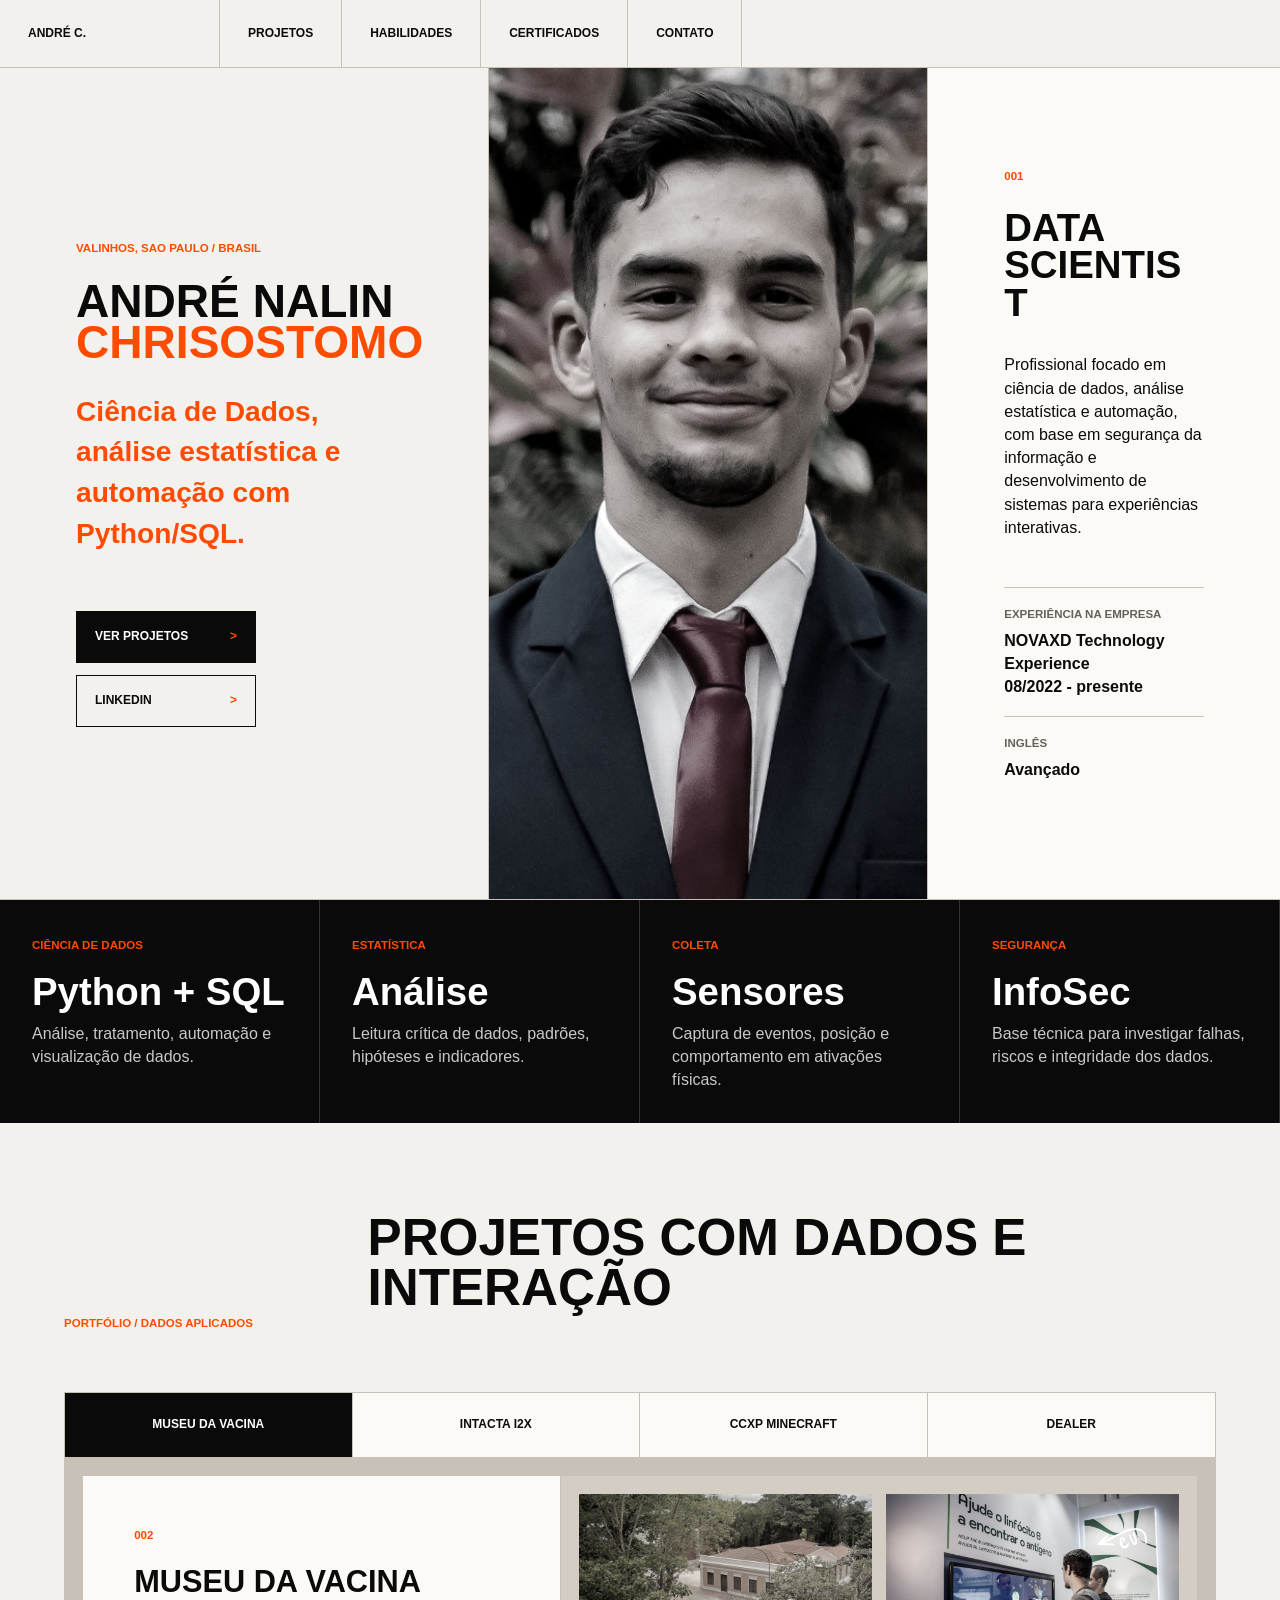
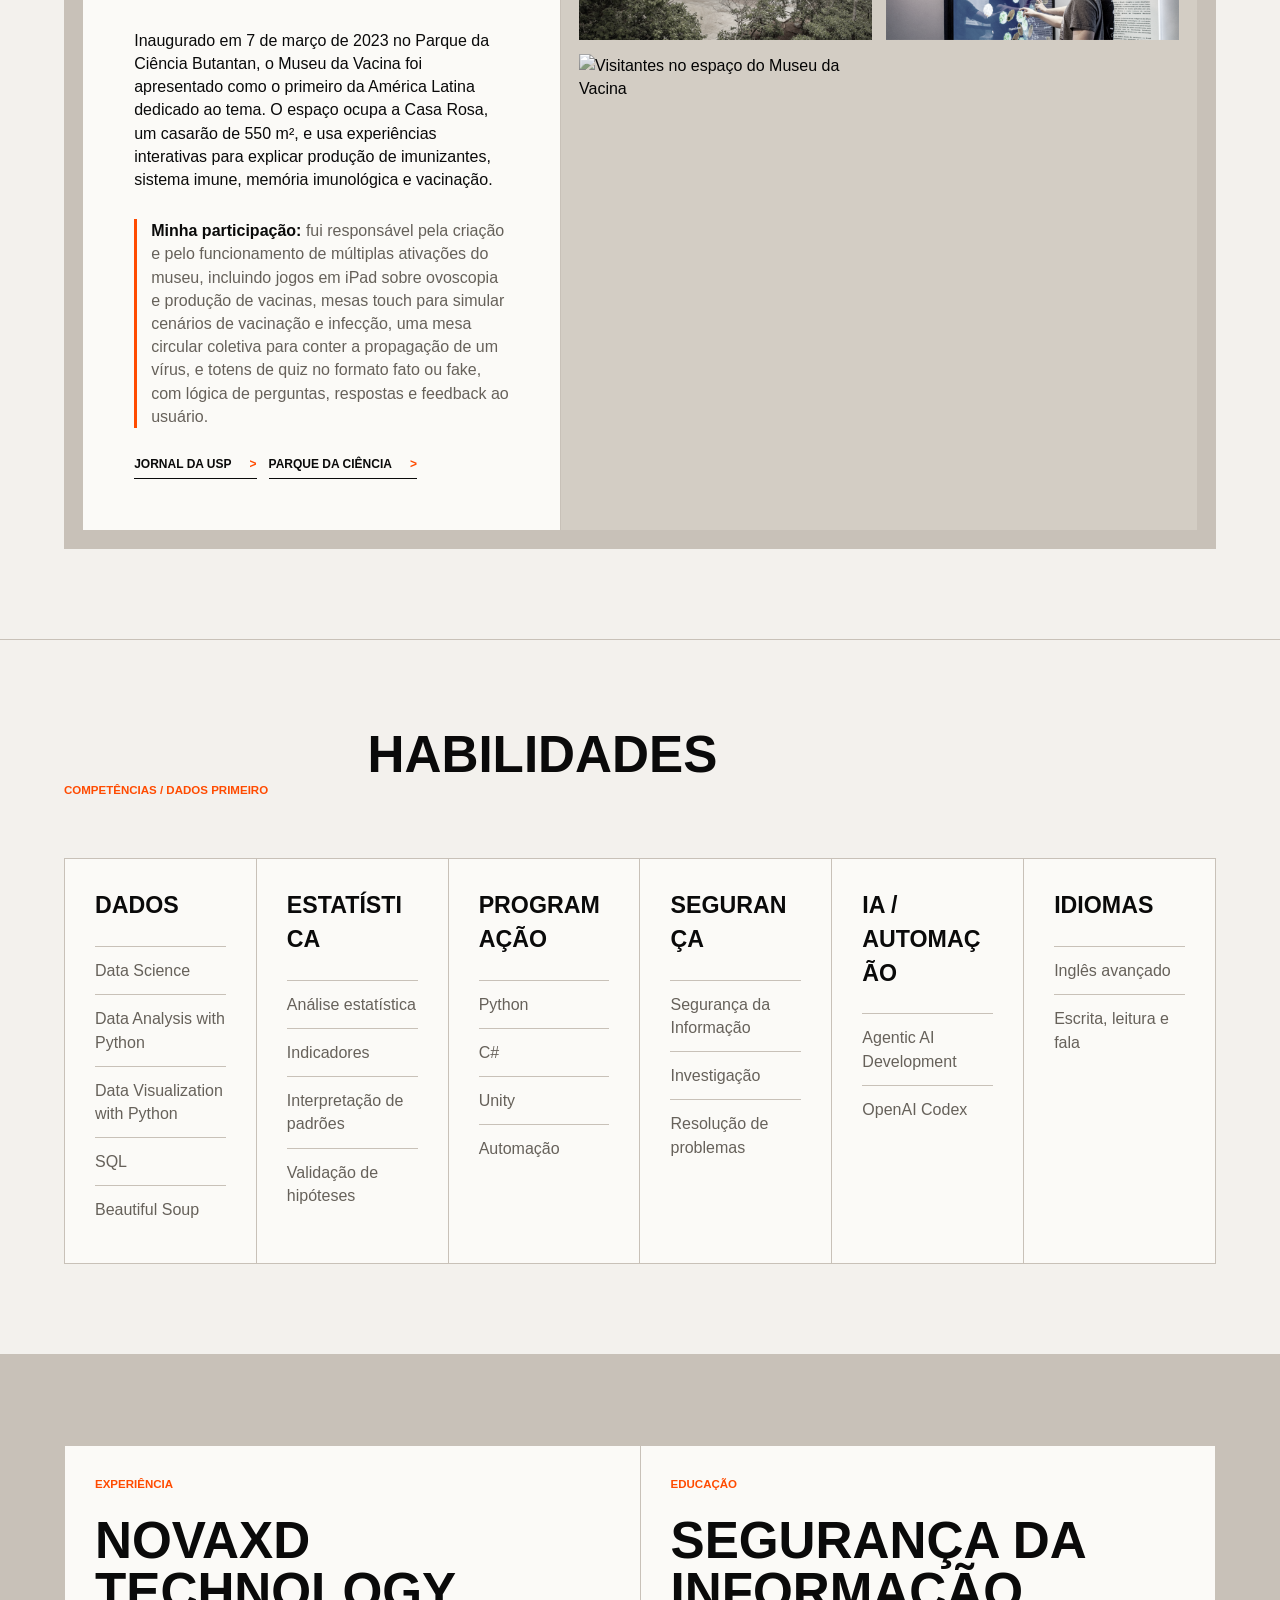
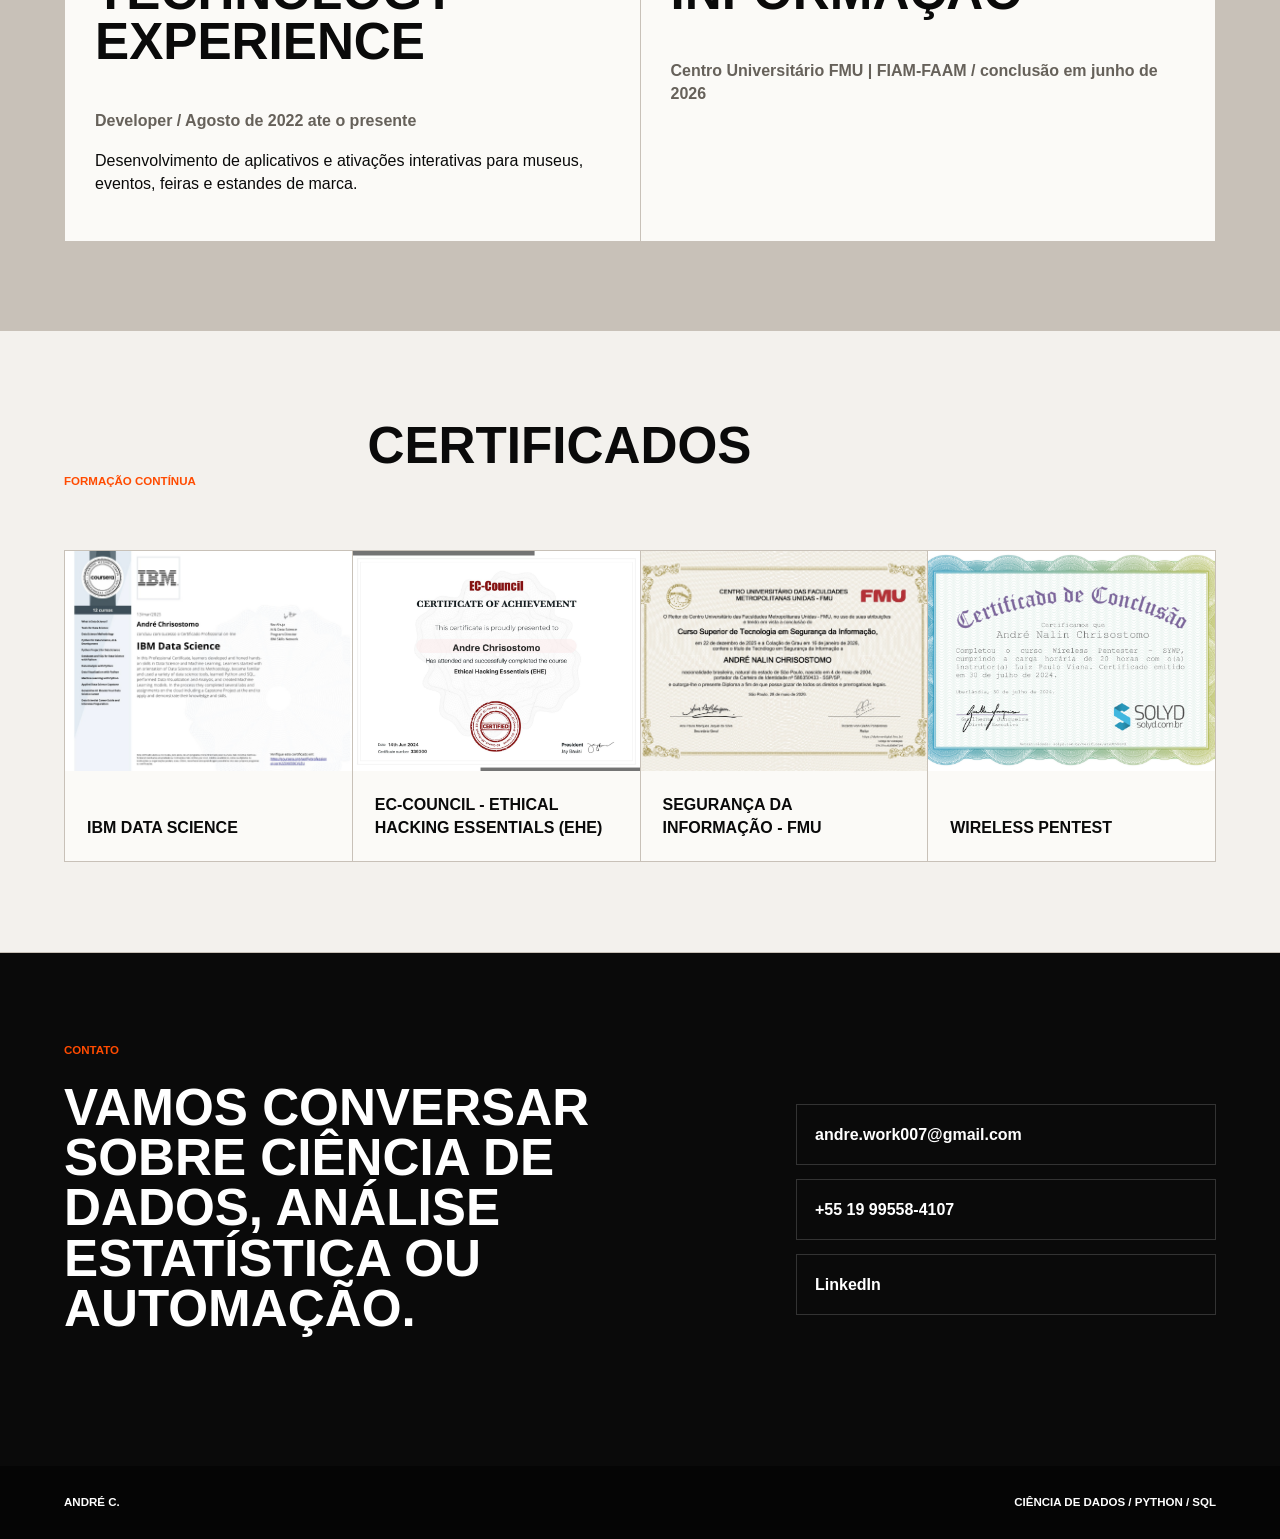
==== commit f72583ee: "Emphasize data science focus" ====
--- a/index.html
+++ b/index.html
@@ -5,9 +5,9 @@
     <meta name="viewport" content="width=device-width, initial-scale=1">
     <meta
       name="description"
-      content="Currículo de André Nalin Chrisostomo: dados, segurança da informação, programação e projetos interativos."
+      content="Currículo de André Nalin Chrisostomo: ciência de dados, análise estatística, Python, SQL e projetos interativos orientados por dados."
     >
-    <title>André Nalin Chrisostomo | Dados, Segurança e Programação</title>
+    <title>André Nalin Chrisostomo | Ciência de Dados, Python e SQL</title>
     <link rel="stylesheet" href="styles.css">
   </head>
   <body>
@@ -29,7 +29,7 @@
             ANDRÉ NALIN<br>
             <span>CHRISOSTOMO</span>
           </h1>
-          <p class="lead">Desenvolvedor Python/SQL com foco em Dados e Segurança.</p>
+          <p class="lead">Ciência de Dados, análise estatística e automação com Python/SQL.</p>
           <div class="hero-actions" aria-label="Acoes principais">
             <a class="button primary" href="#projetos">Ver projetos</a>
             <a
@@ -45,10 +45,11 @@
         </figure>
         <aside class="hero-card" aria-label="Resumo profissional">
           <p class="section-index">001</p>
-          <h2>Software Developer</h2>
+          <h2>Data Scientist</h2>
           <p>
-            Profissional de segurança da informação, ciência de dados e
-            desenvolvimento de sistemas, com atuação em experiências interativas.
+            Profissional focado em ciência de dados, análise estatística e
+            automação, com base em segurança da informação e desenvolvimento
+            de sistemas para experiências interativas.
           </p>
           <dl class="quick-facts">
             <div>
@@ -65,31 +66,31 @@
 
       <section class="metrics" aria-label="Areas de foco">
         <article>
-          <span>Dados</span>
+          <span>Ciência de Dados</span>
           <strong>Python + SQL</strong>
-          <p>Analise, visualizacao e ciencia de dados aplicada.</p>
+          <p>Análise, tratamento, automação e visualização de dados.</p>
+        </article>
+        <article>
+          <span>Estatística</span>
+          <strong>Análise</strong>
+          <p>Leitura crítica de dados, padrões, hipóteses e indicadores.</p>
+        </article>
+        <article>
+          <span>Coleta</span>
+          <strong>Sensores</strong>
+          <p>Captura de eventos, posição e comportamento em ativações físicas.</p>
         </article>
         <article>
           <span>Segurança</span>
           <strong>InfoSec</strong>
-          <p>Investigação, resolução de problemas e fundamentos defensivos.</p>
-        </article>
-        <article>
-          <span>Programacao</span>
-          <strong>Unity + C#</strong>
-          <p>Aplicativos e ativações interativas para eventos e museus.</p>
-        </article>
-        <article>
-          <span>IA</span>
-          <strong>Codex</strong>
-          <p>Agentic AI Development e automação assistida por IA.</p>
+          <p>Base técnica para investigar falhas, riscos e integridade dos dados.</p>
         </article>
       </section>
 
       <section id="projetos" class="section collection" aria-labelledby="projects-title">
         <div class="section-head">
-          <p class="eyebrow">Portfólio / Ativações</p>
-          <h2 id="projects-title">Projetos em destaque</h2>
+          <p class="eyebrow">Portfólio / Dados aplicados</p>
+          <h2 id="projects-title">Projetos com dados e interação</h2>
         </div>
 
         <div class="project-tabs">
@@ -121,9 +122,10 @@
                   <strong>Minha participação:</strong> fui responsável pela criação
                   e pelo funcionamento de múltiplas ativações do museu, incluindo
                   jogos em iPad sobre ovoscopia e produção de vacinas, mesas touch
-                  para simular a ação de vacinas e vírus no corpo, uma mesa circular
-                  coletiva para conter uma infecção vacinando a população, e totens
-                  de quiz no formato fato ou fake sobre vacinação.
+                  para simular cenários de vacinação e infecção, uma mesa circular
+                  coletiva para conter a propagação de um vírus, e totens de quiz
+                  no formato fato ou fake, com lógica de perguntas, respostas e
+                  feedback ao usuário.
                 </p>
                 <div class="link-row">
                   <a
@@ -158,9 +160,9 @@
                 </p>
                 <p class="participation">
                   <strong>Minha participação:</strong> desenvolvi interações ligadas
-                  ao sistema de cashback da Intacta e uma experiência visual em que
-                  o usuário precisava conter uma praga antes que ela dominasse a
-                  plantação.
+                  ao sistema de cashback da Intacta e uma experiência visual baseada
+                  em tomada de decisão, na qual o usuário precisava conter uma praga
+                  antes que ela dominasse a plantação.
                 </p>
                 <div class="link-row">
                   <a
@@ -190,10 +192,10 @@
                 </p>
                 <p class="participation">
                   <strong>Minha participação:</strong> fui responsável pelo sistema
-                  de captura de dados das interações. Utilizando um LiDAR voltado a
+                  de captura e interpretação de dados das interações. Utilizando um LiDAR voltado a
                   mapeamento de interiores, construí um sistema capaz de detectar
                   interferências no laser em uma área definida, calcular a posição
-                  dessa interferência e enviar esses dados para a interação.
+                  dessa interferência e enviar esses dados para a interação em tempo real.
                 </p>
                 <div class="link-row">
                   <a
@@ -229,7 +231,8 @@
                   <strong>Minha participação:</strong> desenvolvi um quiz interativo
                   para testar o treinamento auditivo dos participantes, com desafios
                   envolvendo percepção estéreo, frequência, delay e outros aspectos
-                  técnicos de áudio.
+                  técnicos de áudio, transformando respostas do usuário em resultado
+                  comparável dentro da experiência.
                 </p>
                 <div class="link-row">
                   <a
@@ -251,7 +254,7 @@
 
       <section id="skills" class="section skills-section" aria-labelledby="skills-title">
         <div class="section-head">
-          <p class="eyebrow">LinkedIn / Competências</p>
+          <p class="eyebrow">Competências / Dados primeiro</p>
           <h2 id="skills-title">Habilidades</h2>
         </div>
         <div class="skills-grid">
@@ -262,6 +265,16 @@
               <li>Data Analysis with Python</li>
               <li>Data Visualization with Python</li>
               <li>SQL</li>
+              <li>Beautiful Soup</li>
+            </ul>
+          </article>
+          <article>
+            <h3>Estatística</h3>
+            <ul>
+              <li>Análise estatística</li>
+              <li>Indicadores</li>
+              <li>Interpretação de padrões</li>
+              <li>Validação de hipóteses</li>
             </ul>
           </article>
           <article>
@@ -270,7 +283,7 @@
               <li>Python</li>
               <li>C#</li>
               <li>Unity</li>
-              <li>Beautiful Soup</li>
+              <li>Automação</li>
             </ul>
           </article>
           <article>
@@ -343,7 +356,7 @@
       <section id="contato" class="contact" aria-labelledby="contact-title">
         <div>
           <p class="eyebrow">Contato</p>
-          <h2 id="contact-title">Vamos conversar sobre dados, segurança ou experiências interativas.</h2>
+          <h2 id="contact-title">Vamos conversar sobre ciência de dados, análise estatística ou automação.</h2>
         </div>
         <address>
           <a href="mailto:andre.work007@gmail.com">andre.work007@gmail.com</a>
@@ -355,7 +368,7 @@
 
     <footer class="site-footer">
       <span>ANDRÉ C.</span>
-      <span>Dados / Segurança / Programação</span>
+      <span>Ciência de Dados / Python / SQL</span>
     </footer>
   </body>
 </html>
--- a/styles.css
+++ b/styles.css
@@ -424,7 +424,7 @@
 }
 
 .skills-grid {
-  grid-template-columns: repeat(5, minmax(0, 1fr));
+  grid-template-columns: repeat(auto-fit, minmax(180px, 1fr));
 }
 
 .skills-grid article,
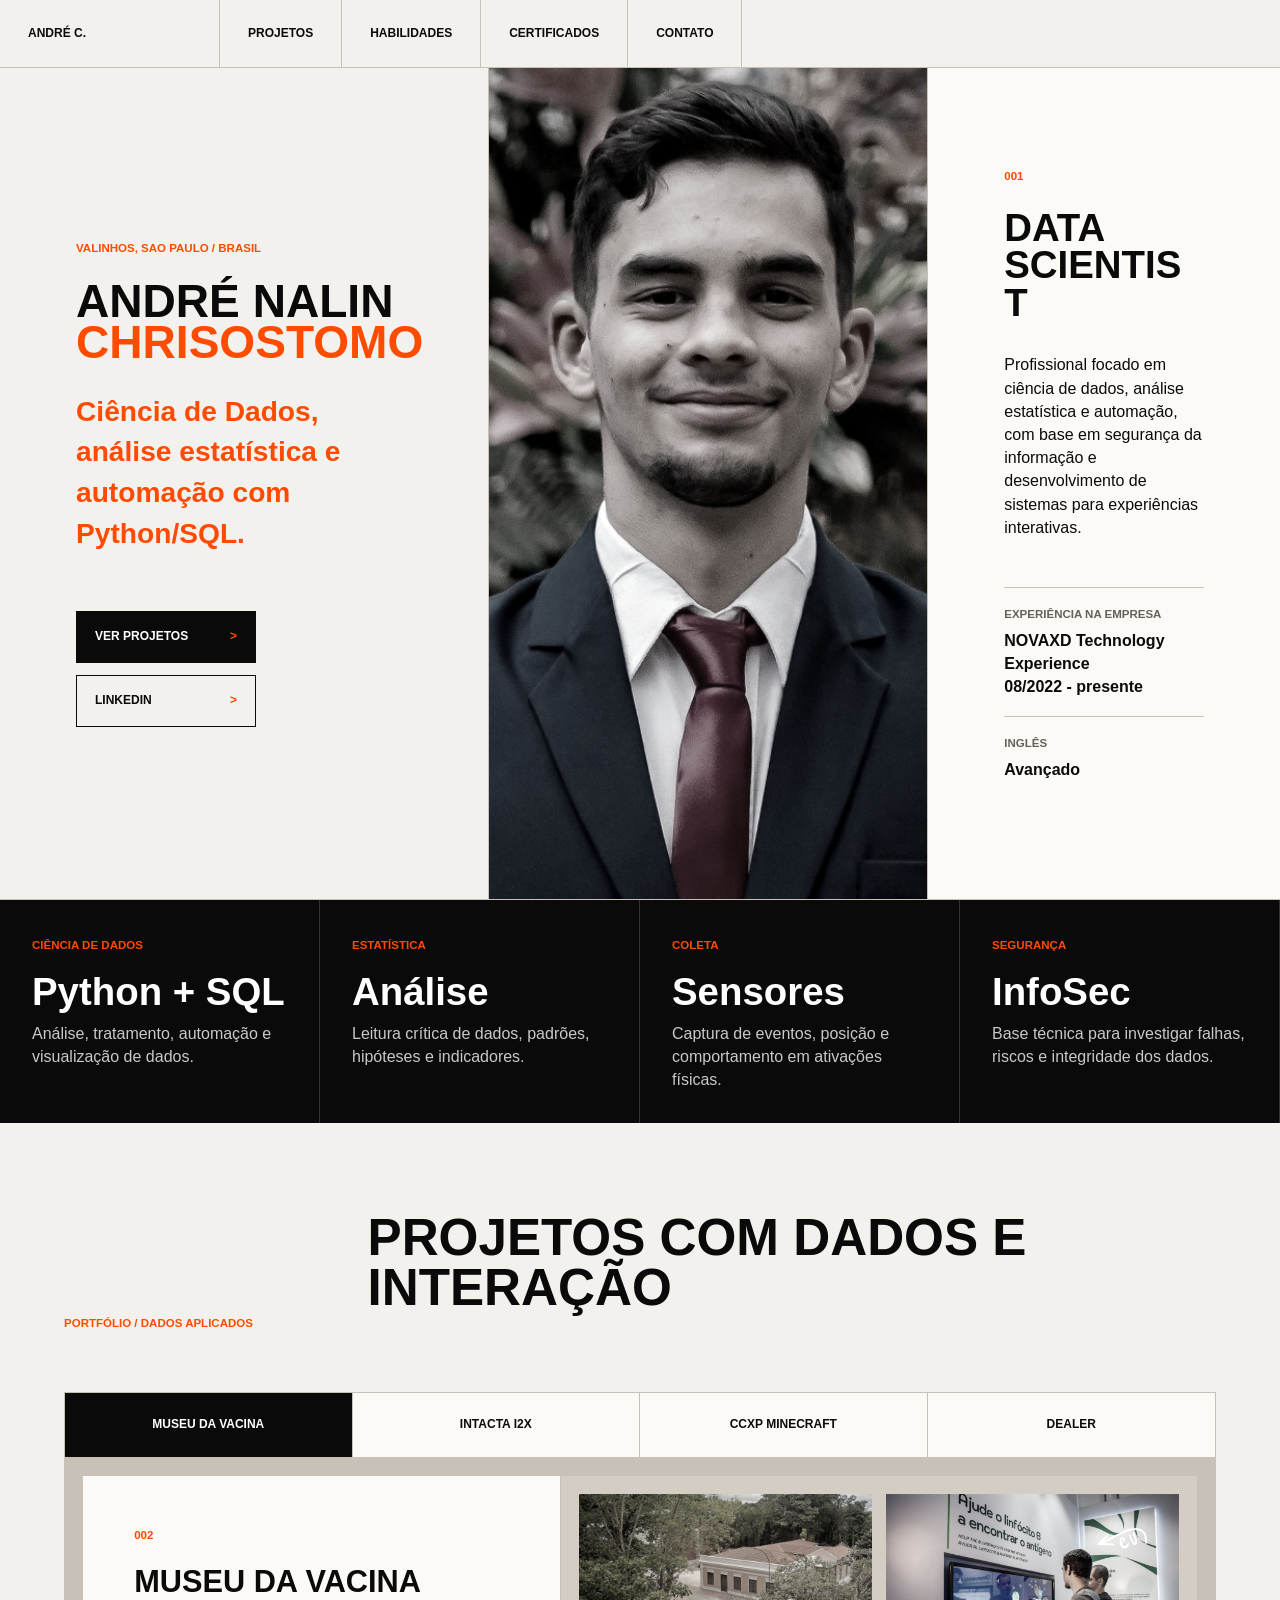
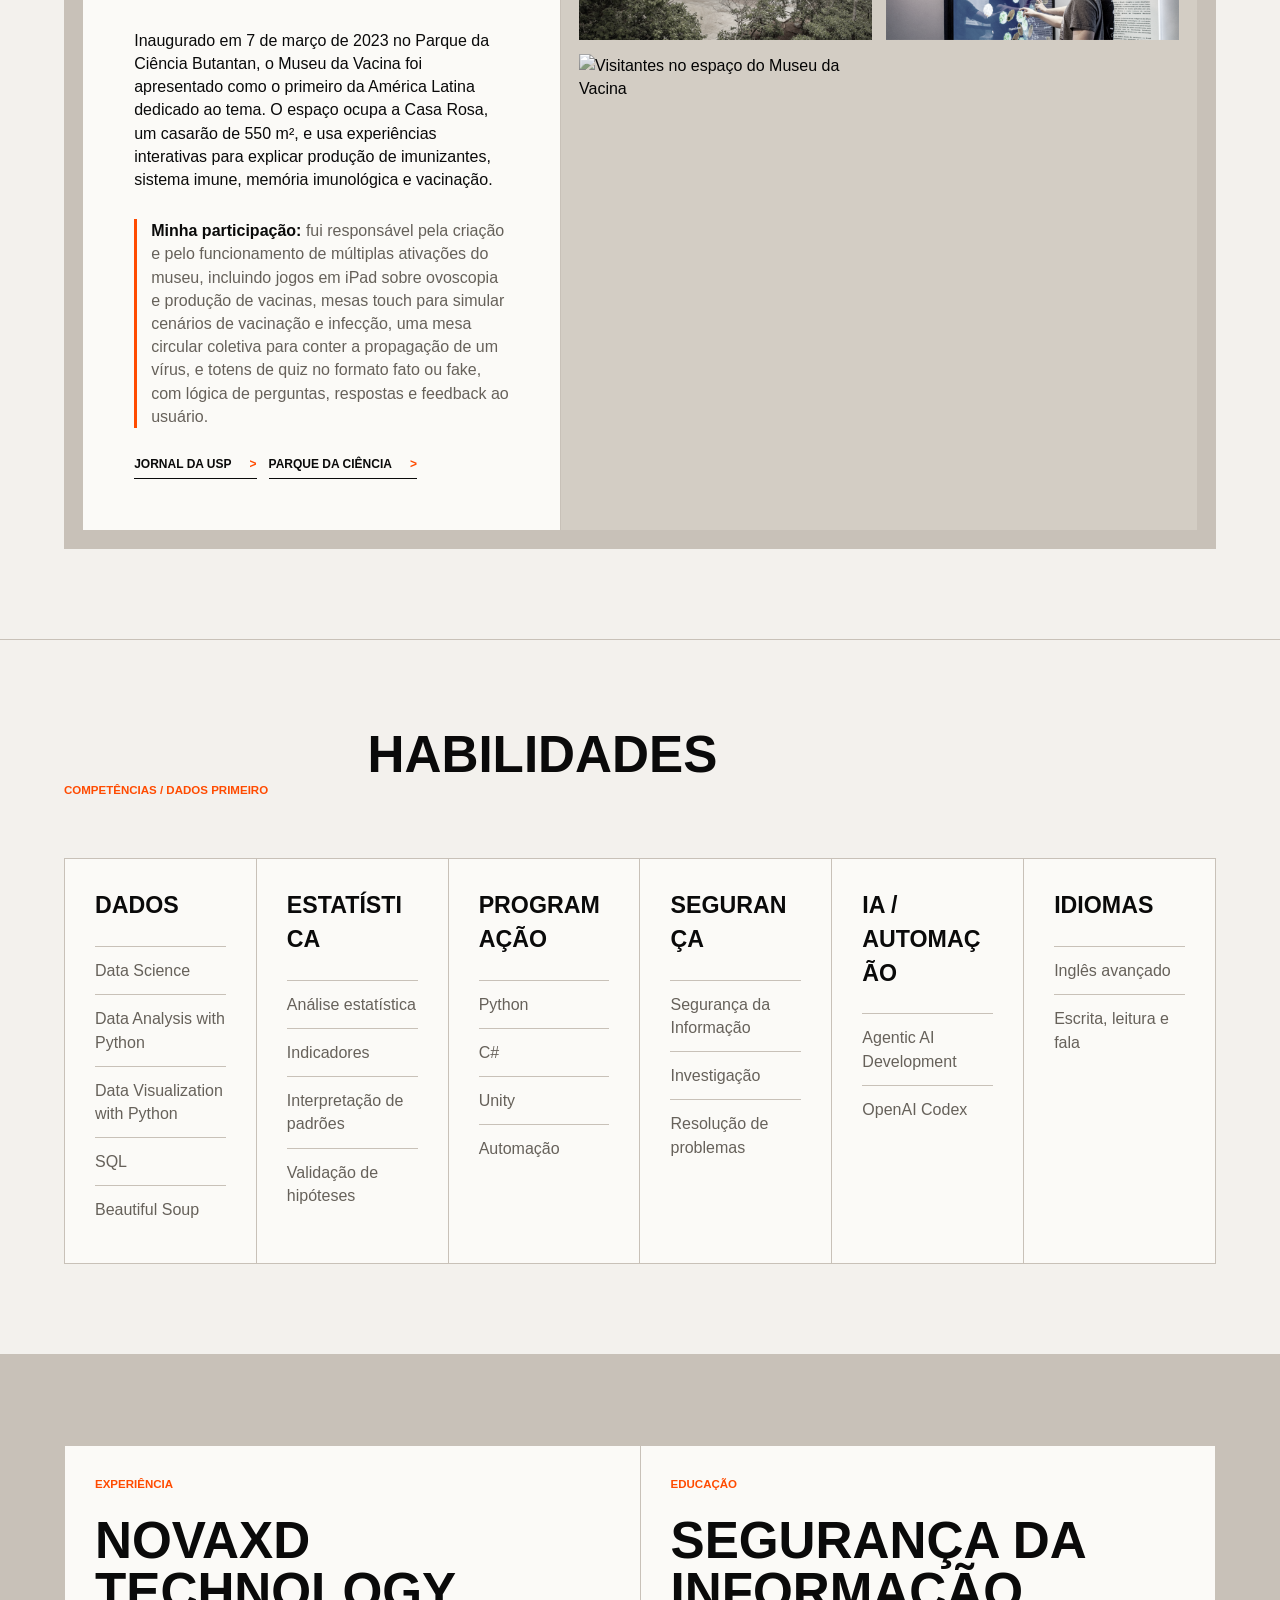
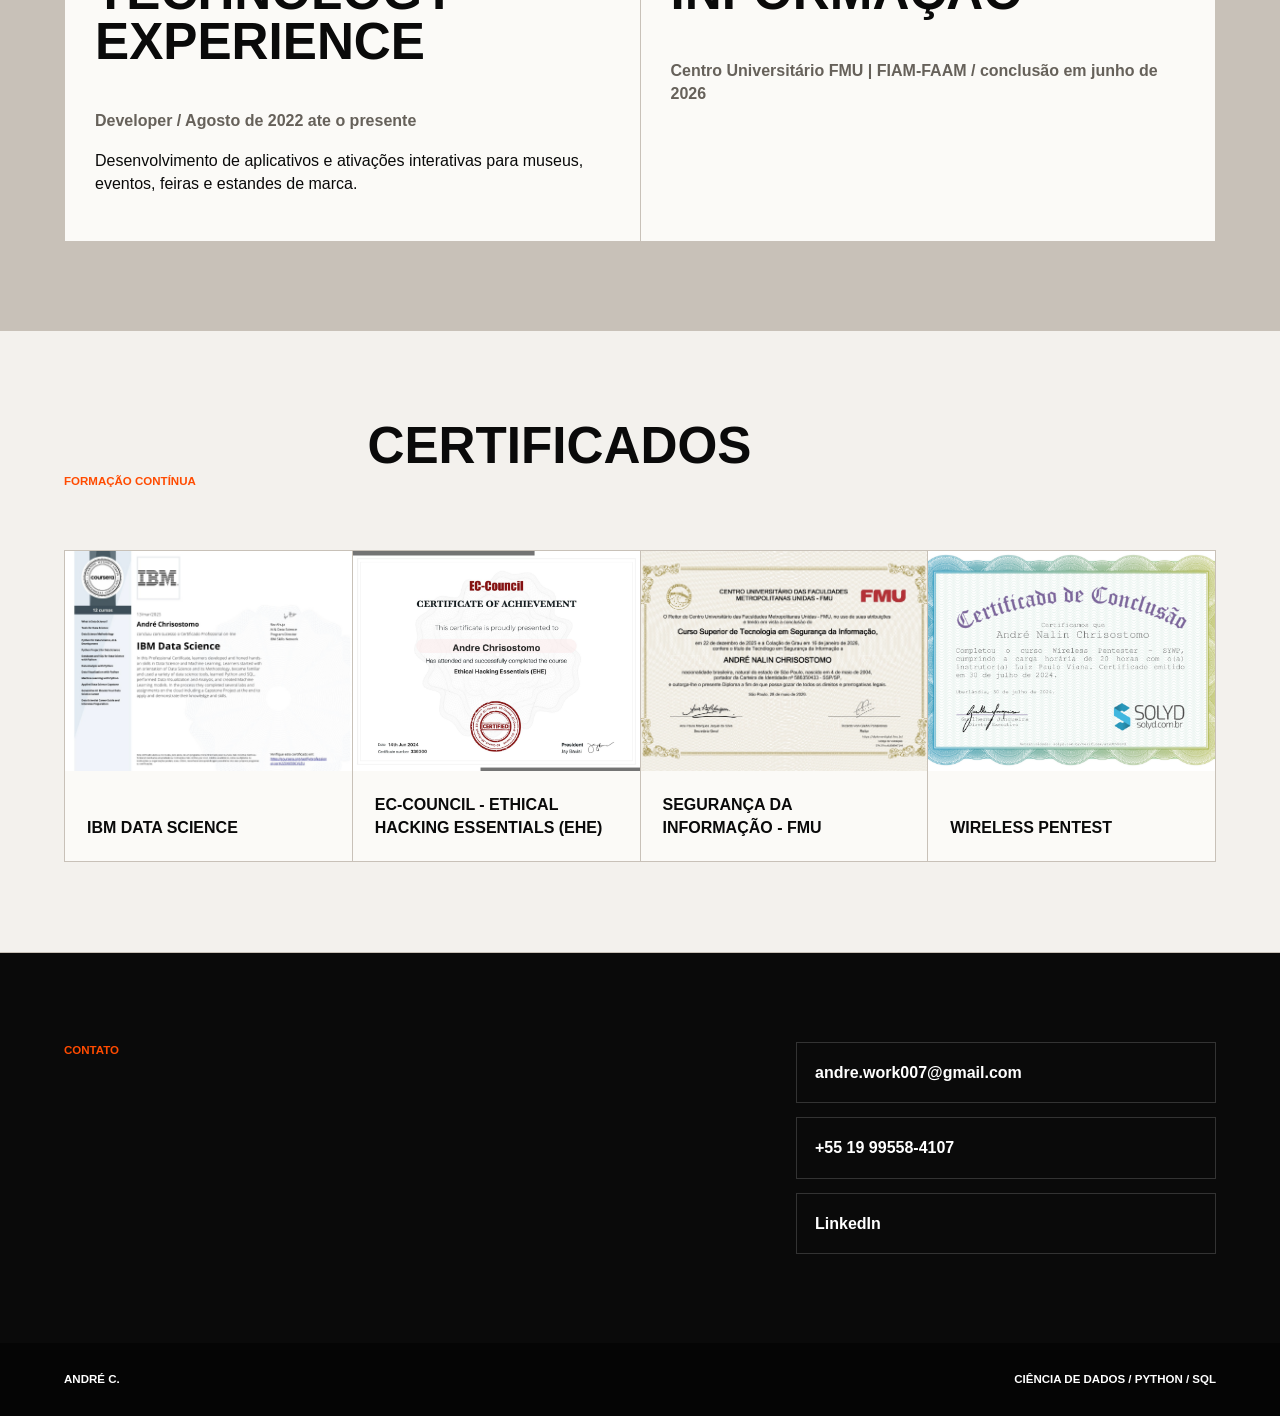
==== commit dc118225: "Remove contact heading" ====
--- a/index.html
+++ b/index.html
@@ -353,10 +353,9 @@
         </div>
       </section>
 
-      <section id="contato" class="contact" aria-labelledby="contact-title">
+      <section id="contato" class="contact" aria-labelledby="contact-label">
         <div>
-          <p class="eyebrow">Contato</p>
-          <h2 id="contact-title">Vamos conversar sobre ciência de dados, análise estatística ou automação.</h2>
+          <p id="contact-label" class="eyebrow">Contato</p>
         </div>
         <address>
           <a href="mailto:andre.work007@gmail.com">andre.work007@gmail.com</a>
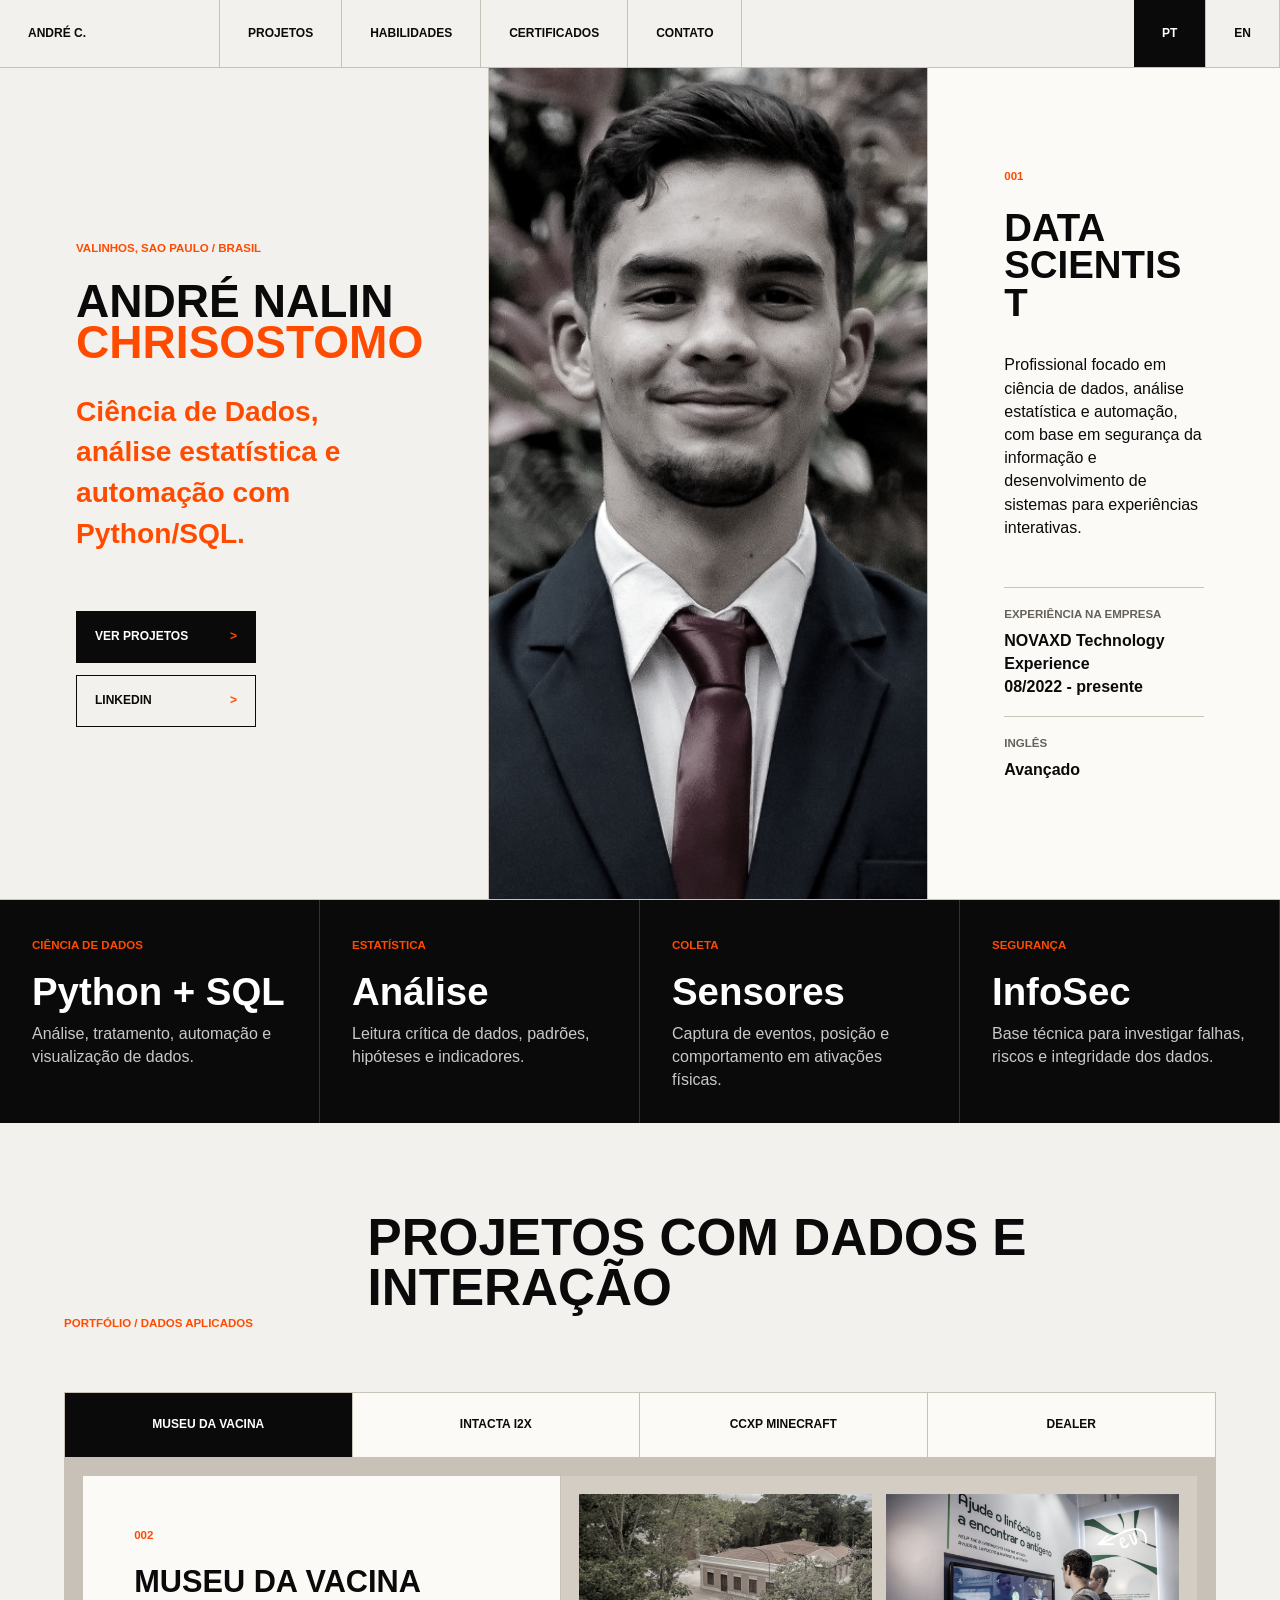
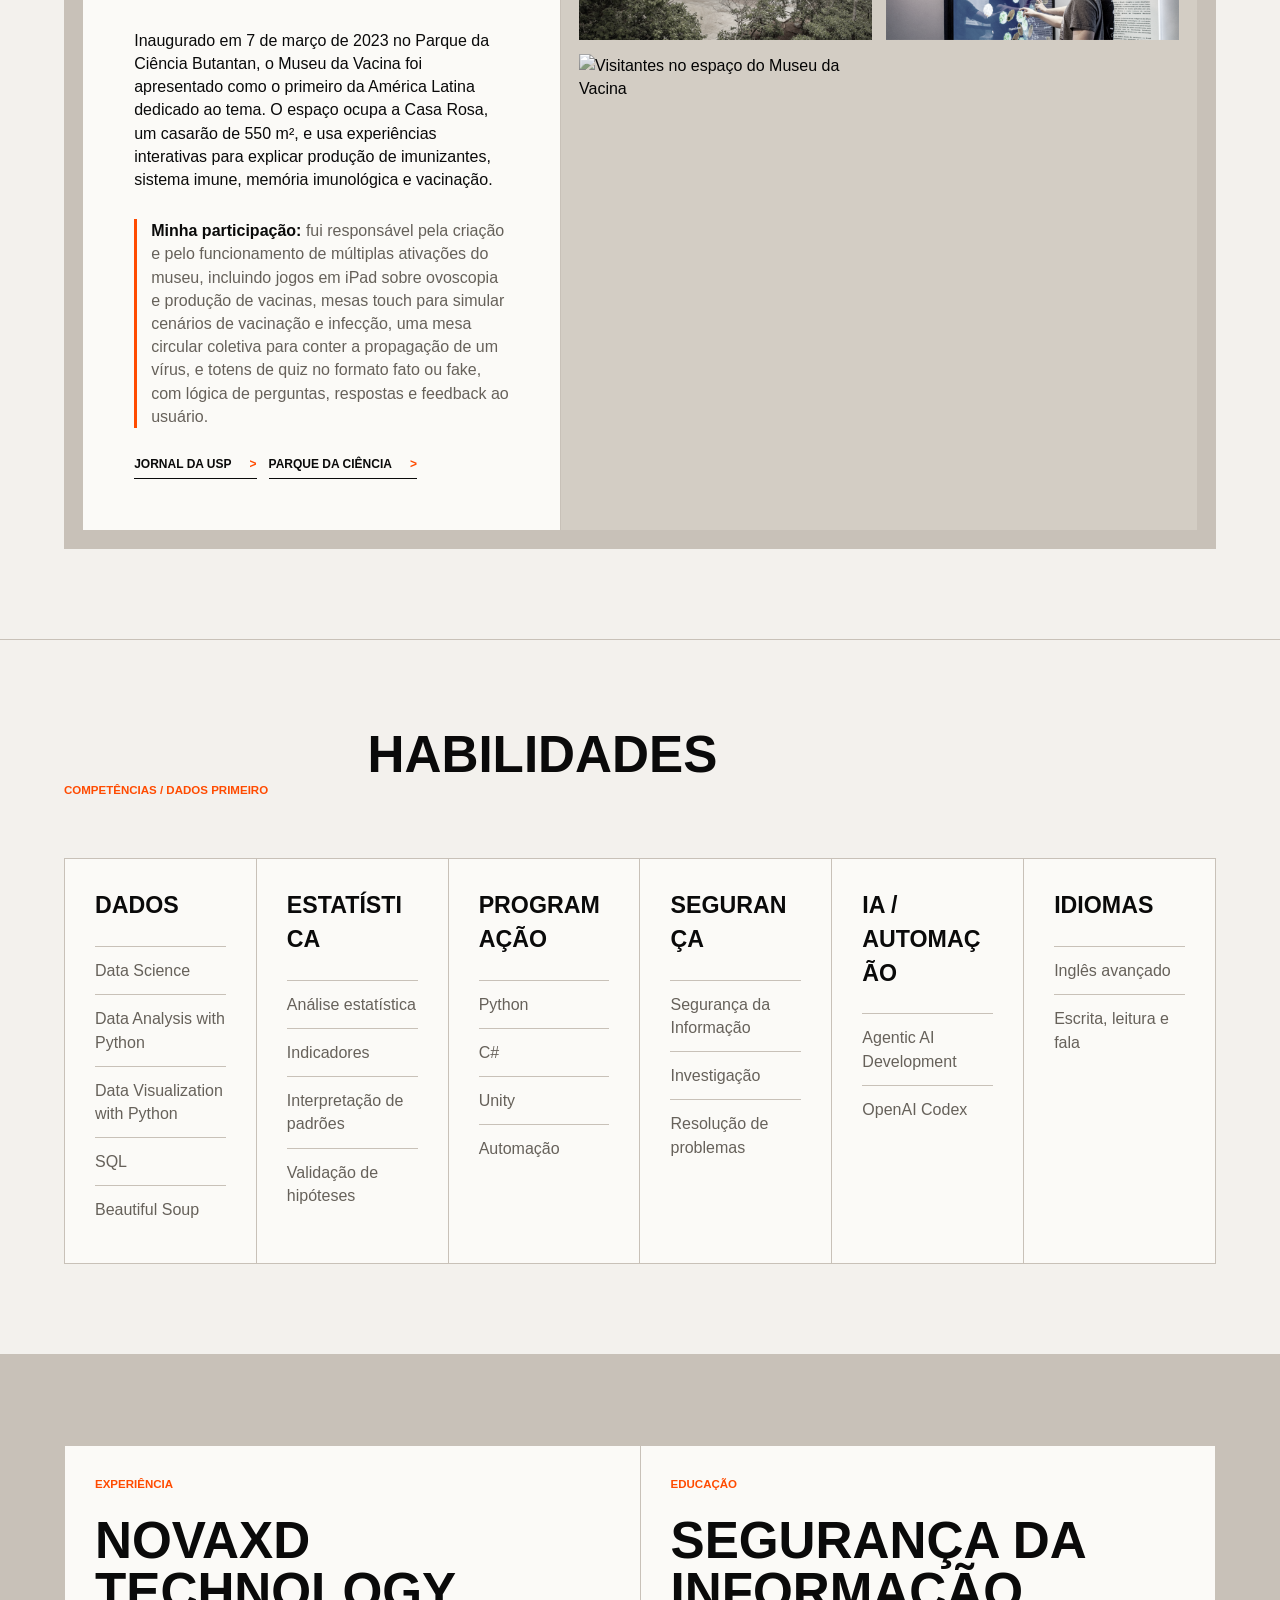
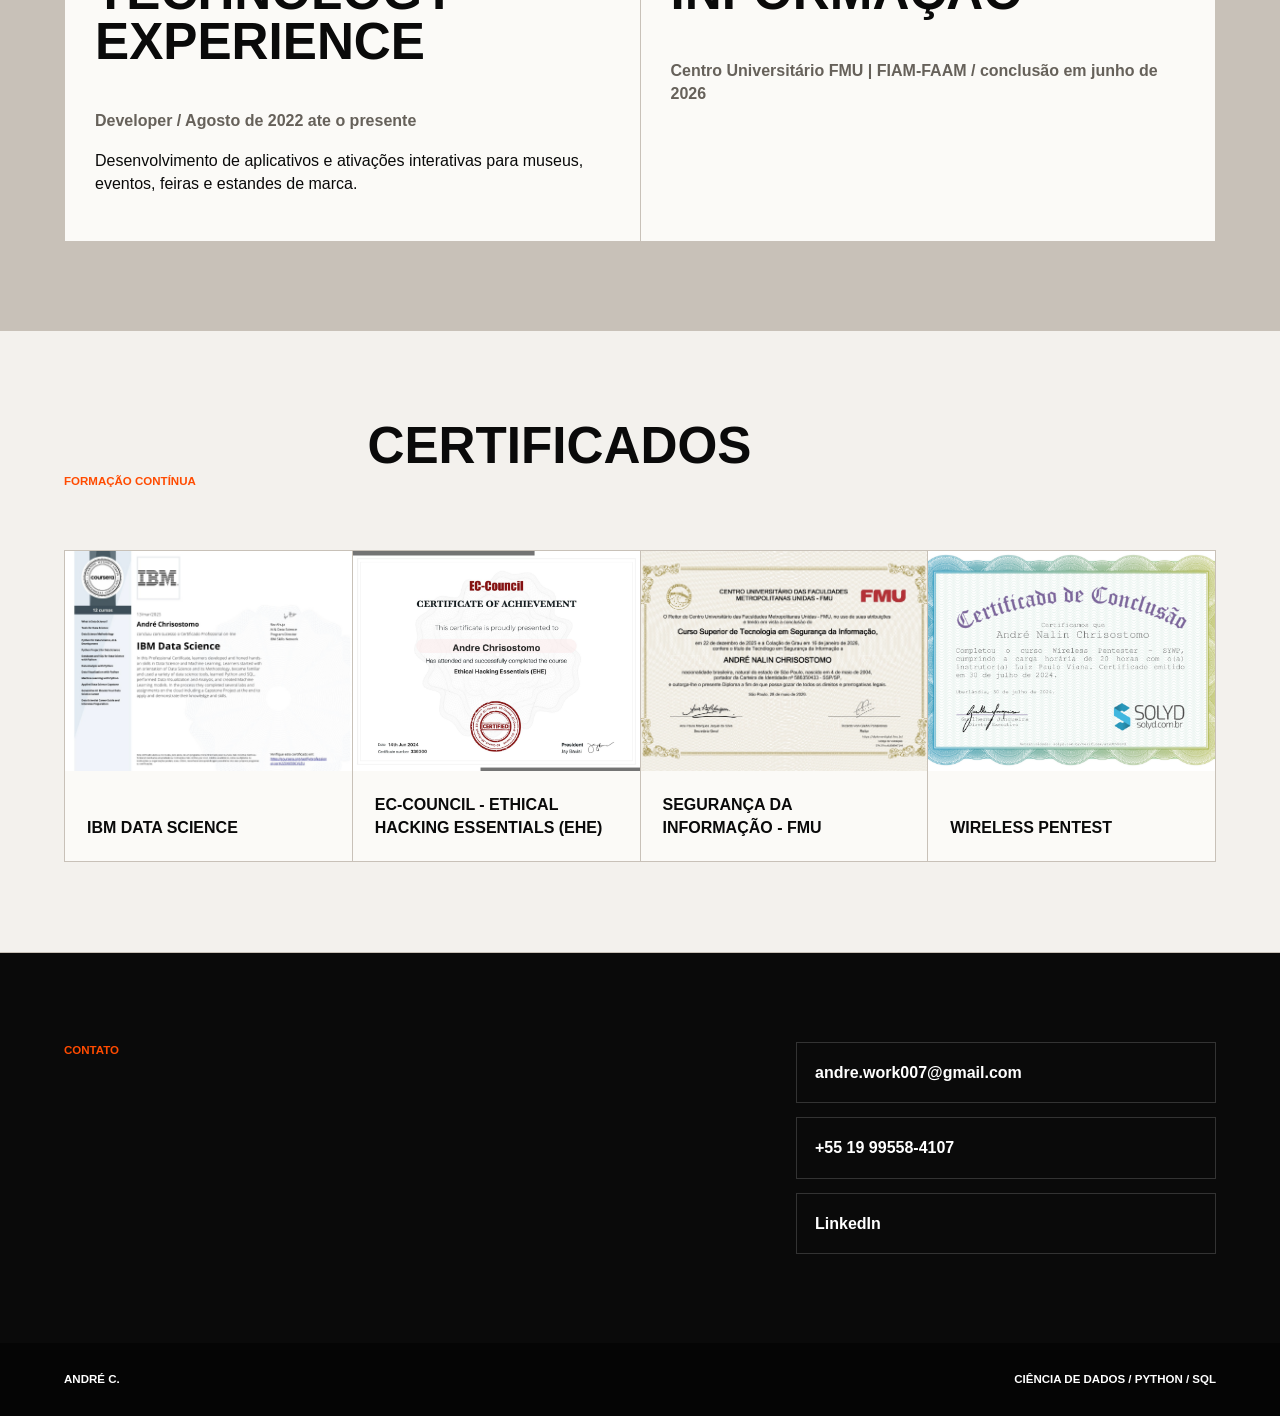
==== commit 128c8c7e: "Add language switcher" ====
--- a/index.html
+++ b/index.html
@@ -19,6 +19,10 @@
         <a href="#certificados">Certificados</a>
         <a href="#contato">Contato</a>
       </nav>
+      <div class="language-switch" aria-label="Selecionar idioma">
+        <a href="index.html" aria-current="page">PT</a>
+        <a href="en.html">EN</a>
+      </div>
     </header>
 
     <main id="top">
--- a/styles.css
+++ b/styles.css
@@ -45,7 +45,7 @@
   top: 0;
   z-index: 10;
   display: grid;
-  grid-template-columns: 220px 1fr;
+  grid-template-columns: 220px 1fr auto;
   min-height: 68px;
   border-bottom: 1px solid var(--line);
   background: rgba(243, 241, 237, 0.94);
@@ -53,7 +53,8 @@
 }
 
 .brand,
-.site-header nav a {
+.site-header nav a,
+.language-switch a {
   display: flex;
   align-items: center;
   border-right: 1px solid var(--line);
@@ -68,7 +69,17 @@
   display: flex;
 }
 
+.language-switch {
+  display: flex;
+}
+
+.language-switch a[aria-current="page"] {
+  background: var(--ink);
+  color: white;
+}
+
 .site-header nav a:hover,
+.language-switch a:hover,
 .link-row a:hover,
 .contact a:hover {
   color: var(--accent);
@@ -534,6 +545,16 @@
     overflow-x: auto;
   }
 
+  .language-switch {
+    border-top: 1px solid var(--line);
+  }
+
+  .language-switch a {
+    min-height: 48px;
+    width: 50%;
+    justify-content: center;
+  }
+
   .site-header nav a {
     min-height: 52px;
     white-space: nowrap;
@@ -584,7 +605,8 @@
 
 @media (max-width: 560px) {
   .brand,
-  .site-header nav a {
+  .site-header nav a,
+  .language-switch a {
     padding: 0 16px;
   }
 
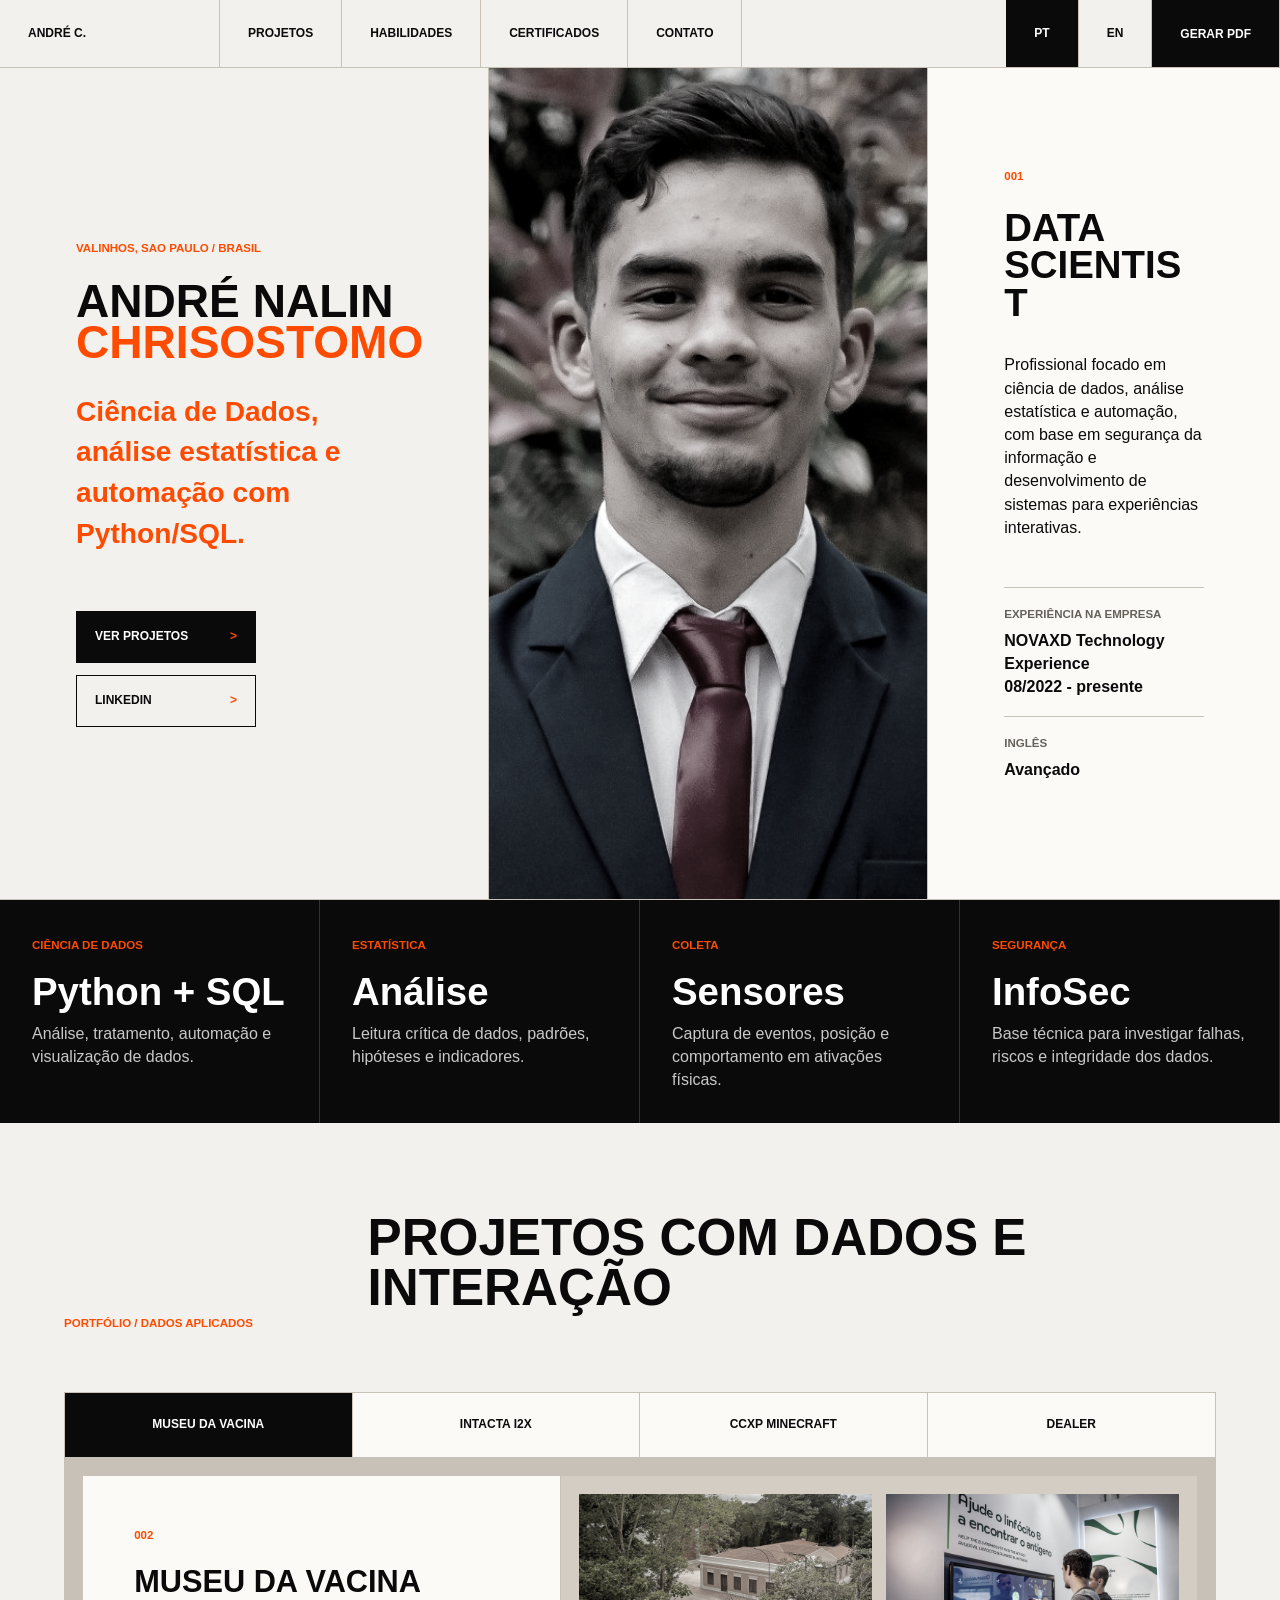
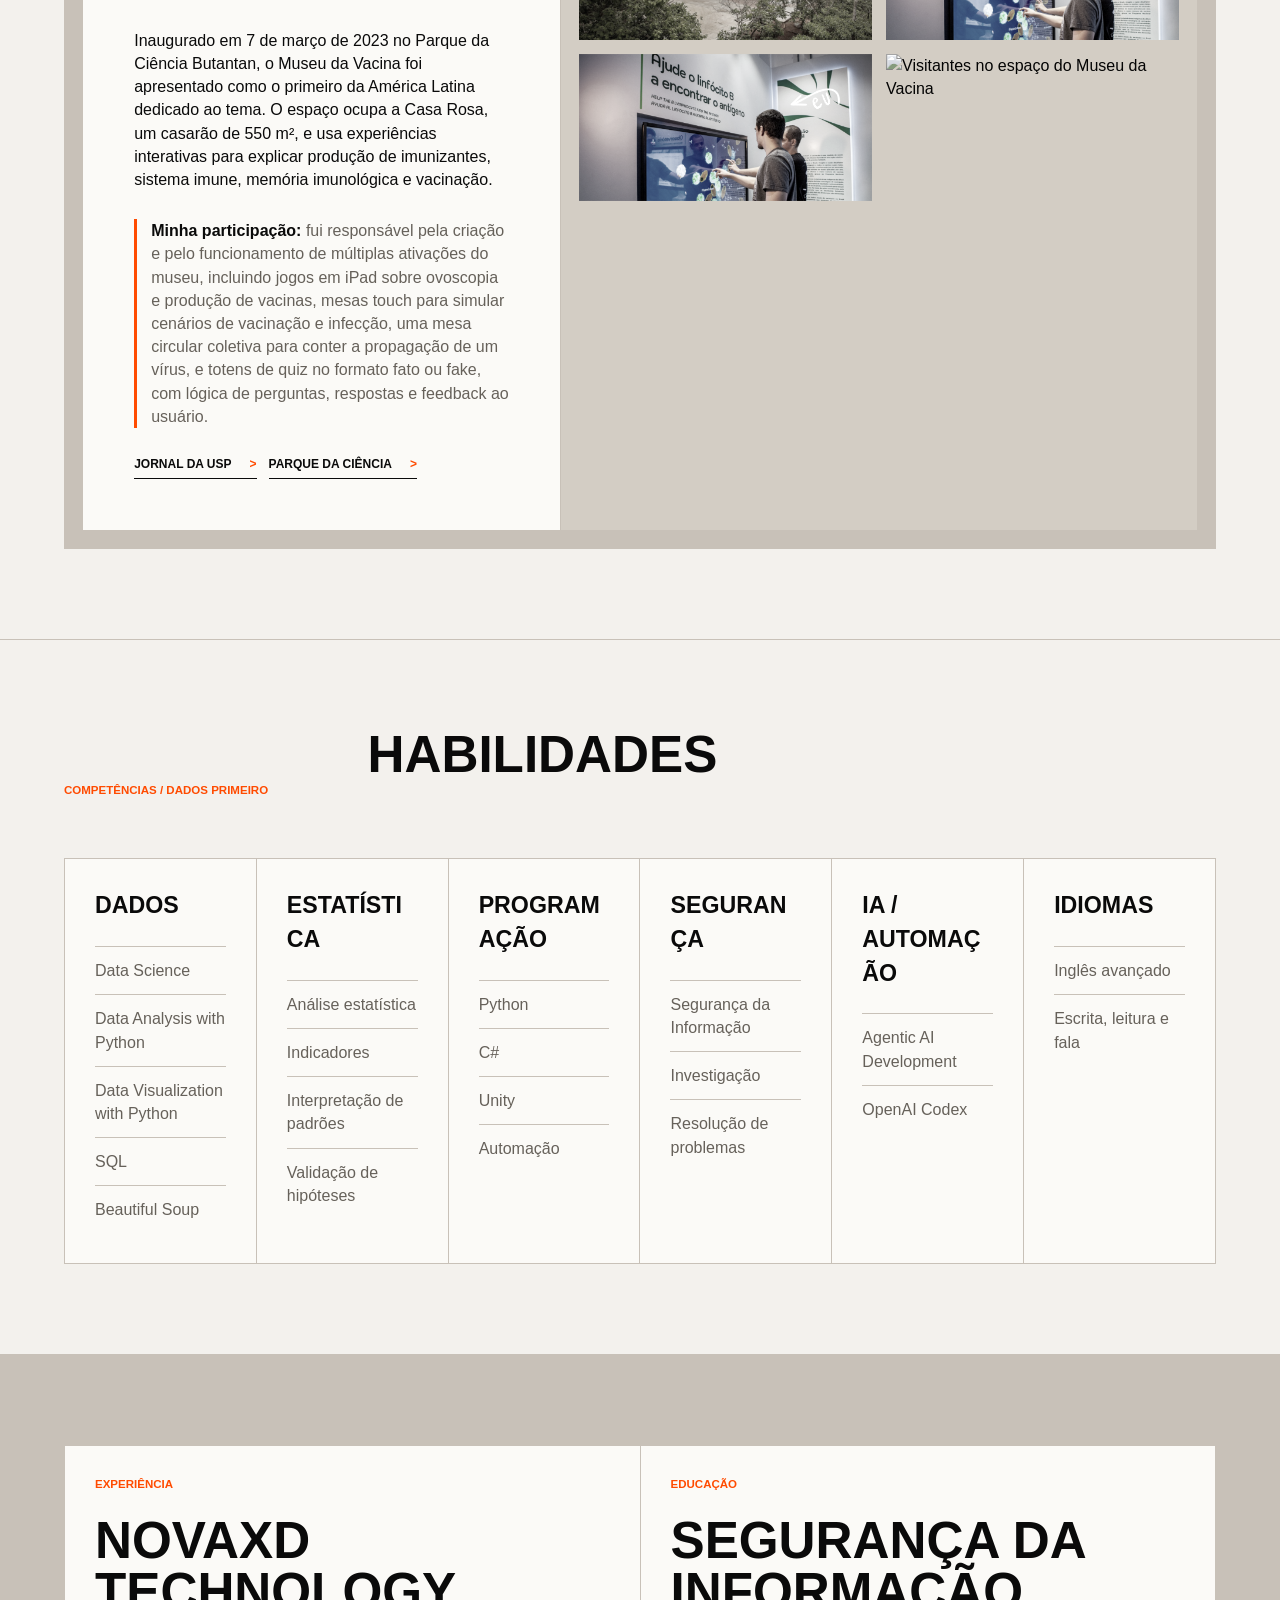
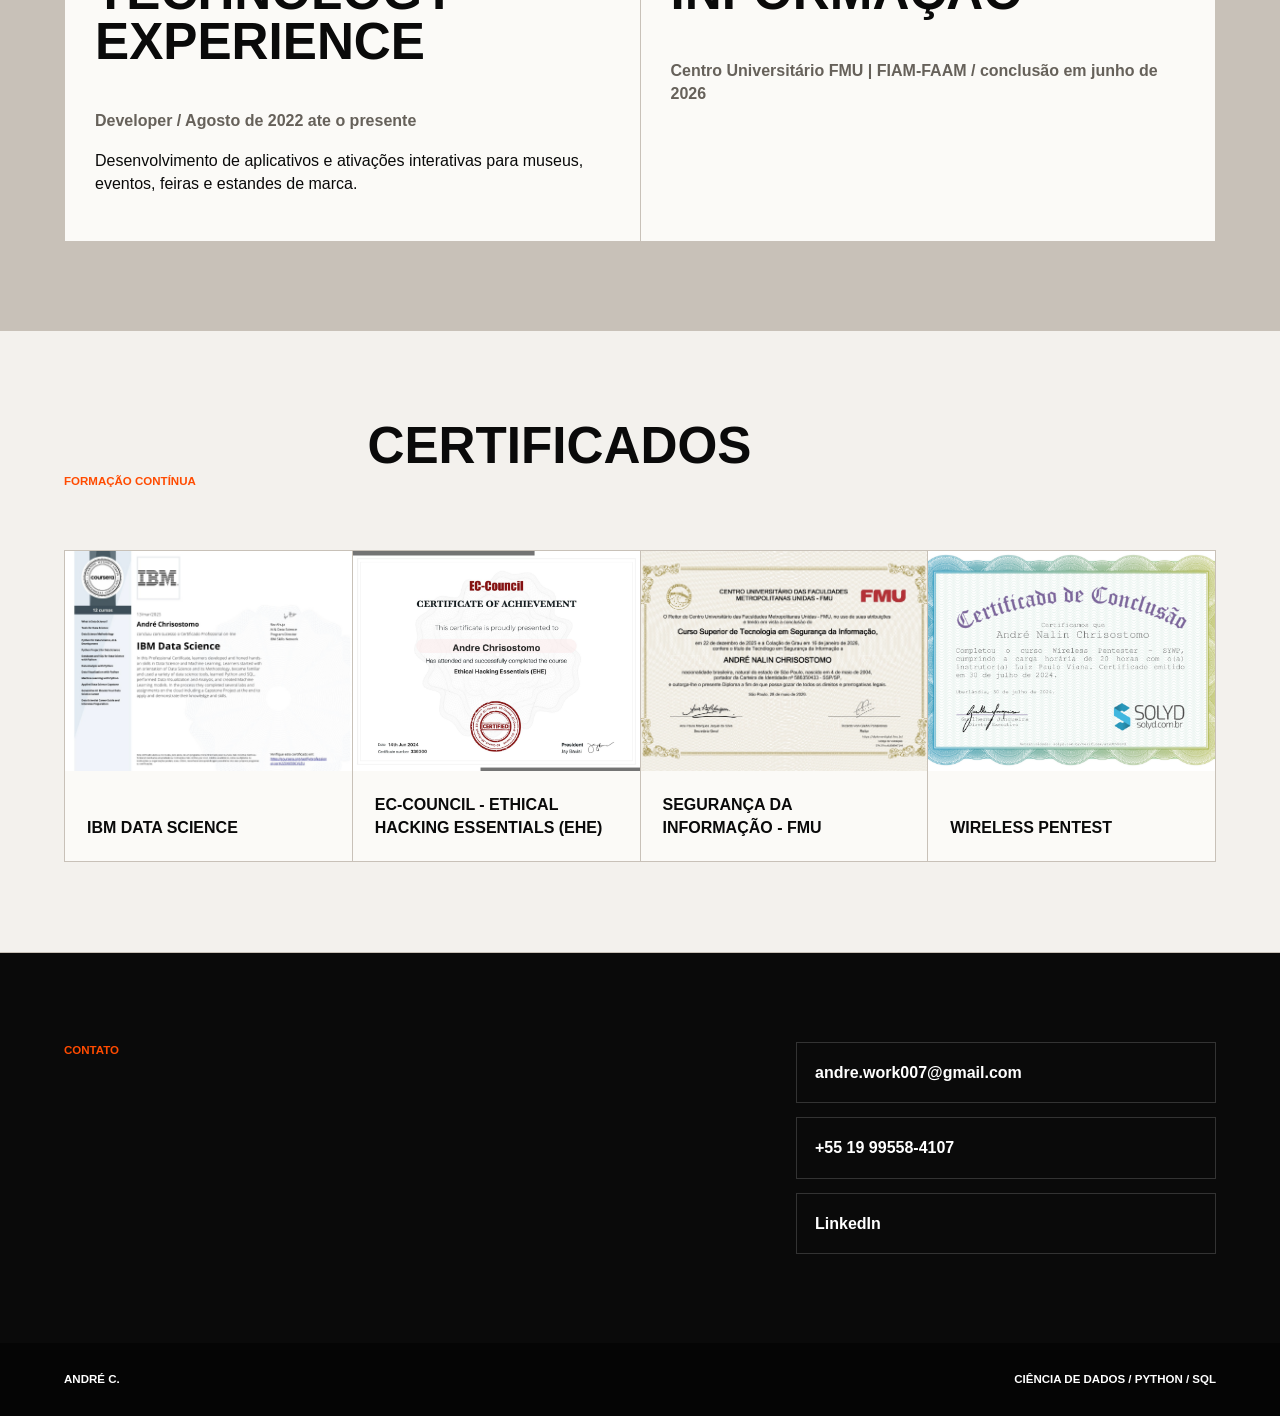
==== commit d6a5ca9c: "Add printable resume view" ====
--- a/index.html
+++ b/index.html
@@ -9,6 +9,7 @@
     >
     <title>André Nalin Chrisostomo | Ciência de Dados, Python e SQL</title>
     <link rel="stylesheet" href="styles.css">
+    <script src="print.js" defer></script>
   </head>
   <body>
     <header class="site-header" aria-label="Navegacao principal">
@@ -23,6 +24,7 @@
         <a href="index.html" aria-current="page">PT</a>
         <a href="en.html">EN</a>
       </div>
+      <button class="print-button" type="button" data-print>Gerar PDF</button>
     </header>
 
     <main id="top">
@@ -146,6 +148,7 @@
               </div>
               <div class="project-gallery" aria-label="Imagens do Museu da Vacina">
                 <img src="MUSEU%20DA%20VACINA/Casa%20Rosa-3553e892b69c9b0f.jpg" alt="Casa Rosa no Parque da Ciência Butantan">
+                <img src="MUSEU%20DA%20VACINA/Museu%20da%20Vacina_jogo-9cd5b6723157b8da.jpg" alt="Jogo interativo do Museu da Vacina">
                 <img src="MUSEU%20DA%20VACINA/eu%20jogando.png" alt="André testando uma ativação interativa no Museu da Vacina">
                 <img src="MUSEU%20DA%20VACINA/eu%20na%20multid%C3%A3o.png" alt="Visitantes no espaço do Museu da Vacina">
               </div>
--- a/styles.css
+++ b/styles.css
@@ -45,7 +45,7 @@
   top: 0;
   z-index: 10;
   display: grid;
-  grid-template-columns: 220px 1fr auto;
+  grid-template-columns: 220px 1fr auto auto;
   min-height: 68px;
   border-bottom: 1px solid var(--line);
   background: rgba(243, 241, 237, 0.94);
@@ -54,7 +54,8 @@
 
 .brand,
 .site-header nav a,
-.language-switch a {
+.language-switch a,
+.print-button {
   display: flex;
   align-items: center;
   border-right: 1px solid var(--line);
@@ -65,6 +66,16 @@
   text-transform: uppercase;
 }
 
+.print-button {
+  border-top: 0;
+  border-bottom: 0;
+  border-left: 0;
+  background: var(--ink);
+  color: white;
+  cursor: pointer;
+  font-family: inherit;
+}
+
 .site-header nav {
   display: flex;
 }
@@ -80,6 +91,7 @@
 
 .site-header nav a:hover,
 .language-switch a:hover,
+.print-button:hover,
 .link-row a:hover,
 .contact a:hover {
   color: var(--accent);
@@ -555,6 +567,11 @@
     justify-content: center;
   }
 
+  .print-button {
+    min-height: 48px;
+    justify-content: center;
+  }
+
   .site-header nav a {
     min-height: 52px;
     white-space: nowrap;
@@ -606,7 +623,8 @@
 @media (max-width: 560px) {
   .brand,
   .site-header nav a,
-  .language-switch a {
+  .language-switch a,
+  .print-button {
     padding: 0 16px;
   }
 
@@ -641,3 +659,78 @@
     flex-direction: column;
   }
 }
+
+@media print {
+  @page {
+    margin: 12mm;
+  }
+
+  html {
+    scroll-behavior: auto;
+  }
+
+  body {
+    background: white;
+    color: black;
+  }
+
+  .site-header,
+  .hero-actions,
+  .tab-list,
+  .project-tabs > input {
+    display: none !important;
+  }
+
+  .hero,
+  .metrics,
+  .section-head,
+  .tab-panel,
+  .skills-grid,
+  .certificate-grid,
+  .split,
+  .contact {
+    display: grid !important;
+    grid-template-columns: 1fr !important;
+  }
+
+  .hero,
+  .section,
+  .contact {
+    padding: 18px 0;
+  }
+
+  .hero-photo {
+    min-height: auto;
+  }
+
+  .hero-photo img {
+    max-height: 220px;
+    object-fit: contain;
+  }
+
+  .project-tabs {
+    overflow: visible;
+    border: 0;
+  }
+
+  .tab-panel {
+    page-break-inside: avoid;
+    break-inside: avoid;
+    margin-bottom: 16px;
+    padding: 0;
+  }
+
+  .project-gallery {
+    grid-template-columns: repeat(2, 1fr);
+  }
+
+  .project-gallery img,
+  .certificate-grid img {
+    max-height: 180px;
+    object-fit: contain;
+  }
+
+  a {
+    color: black;
+  }
+}
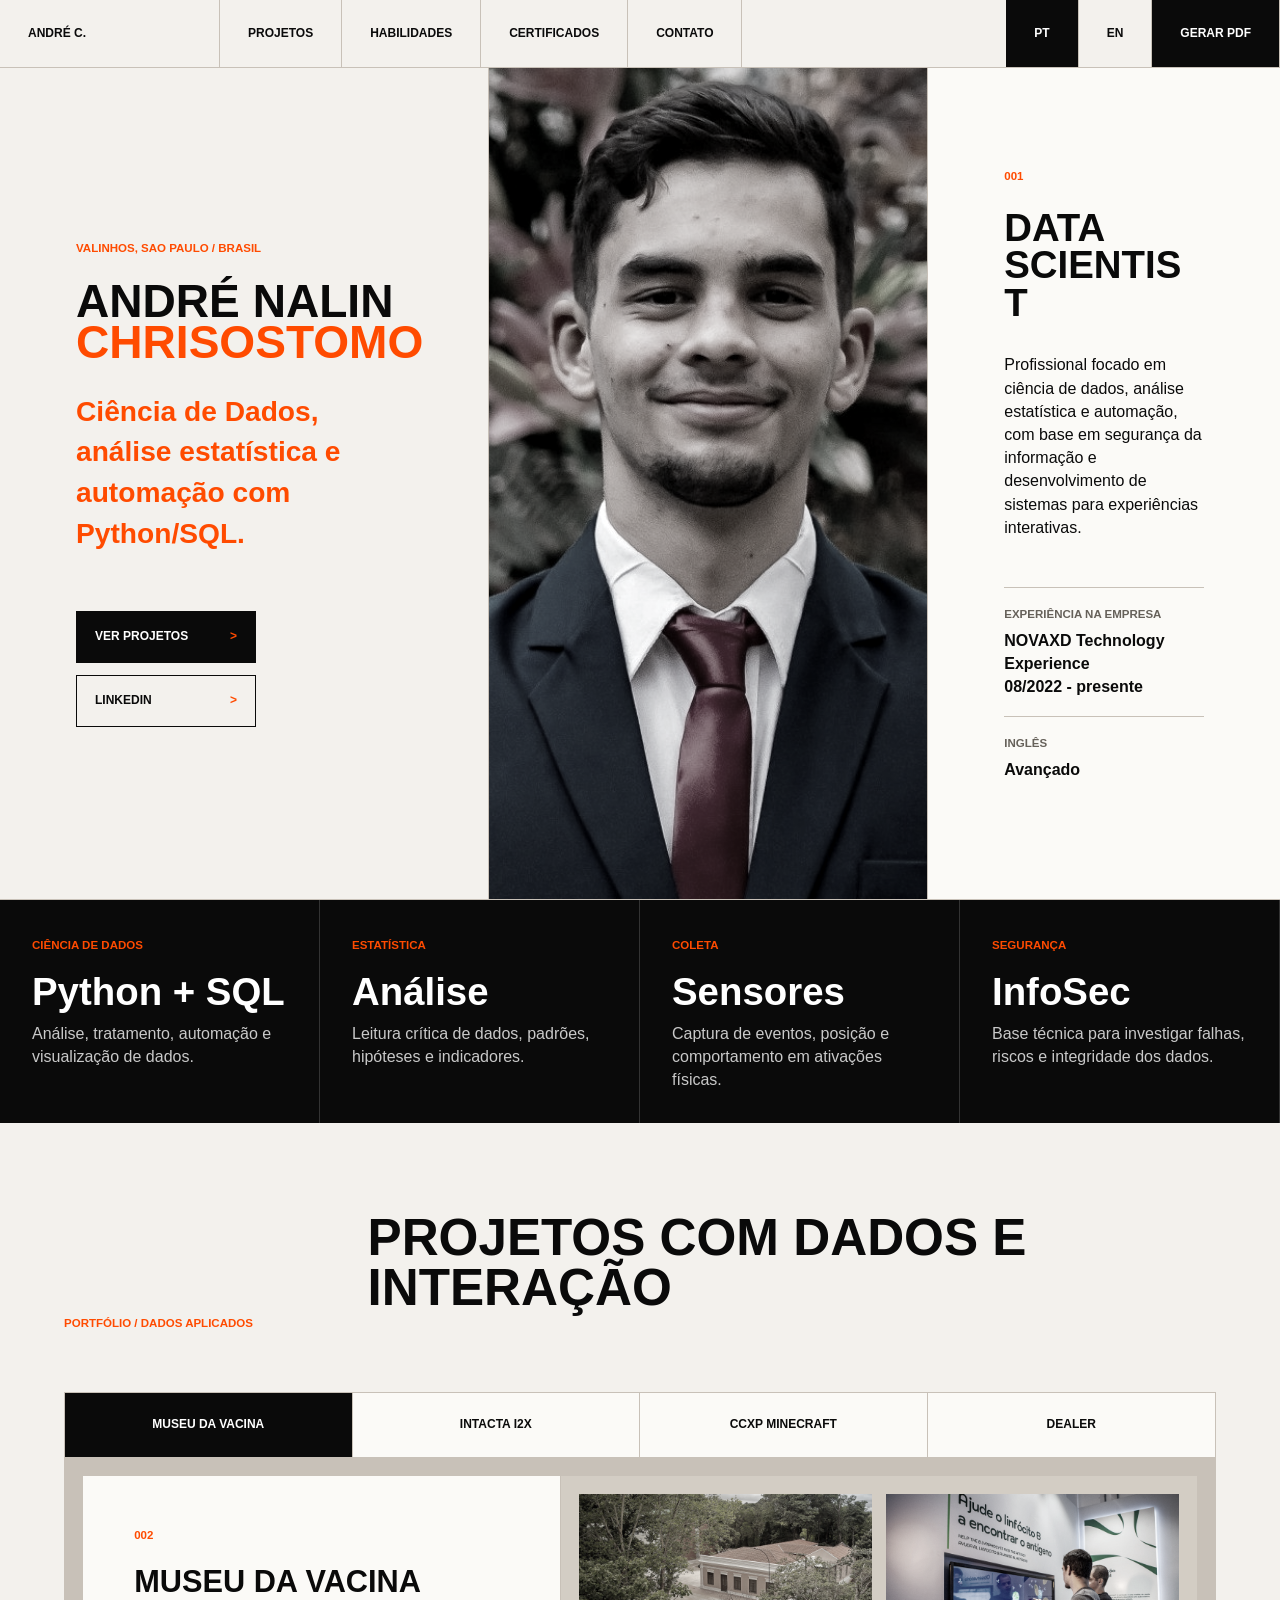
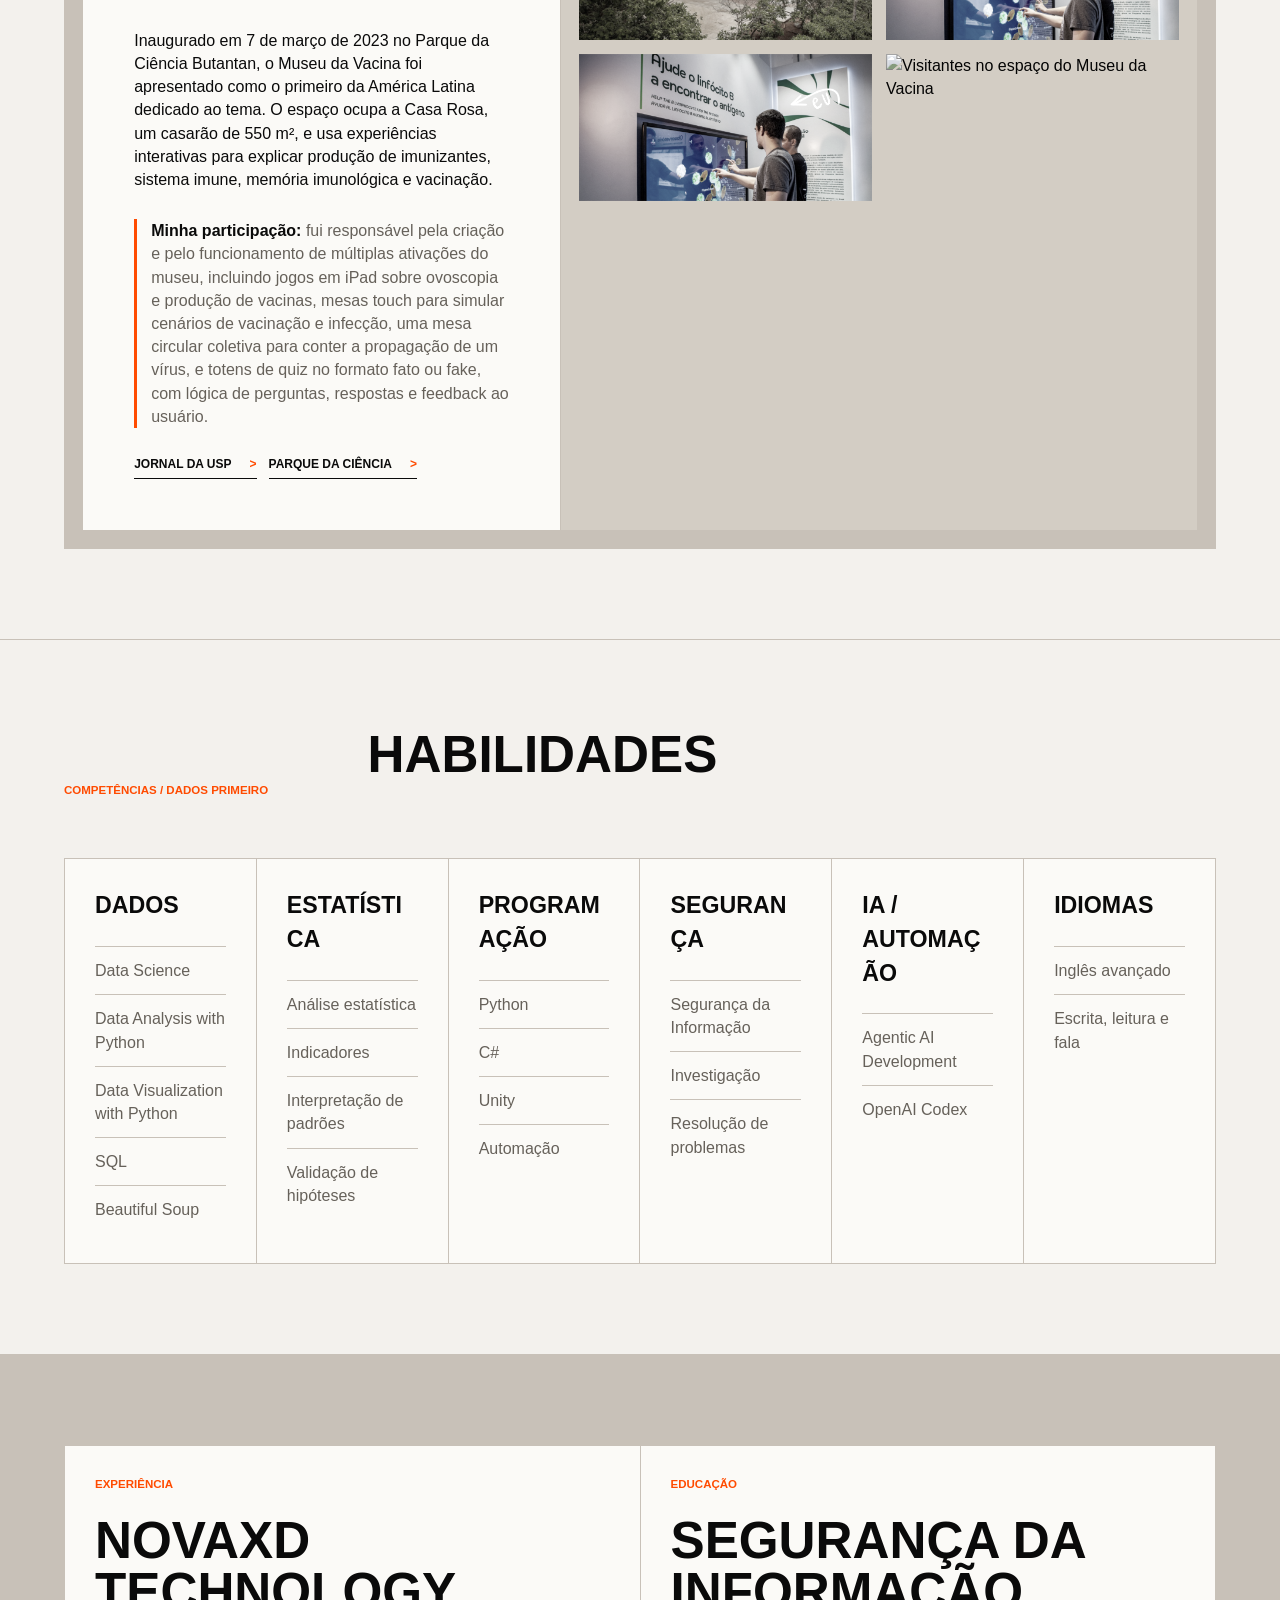
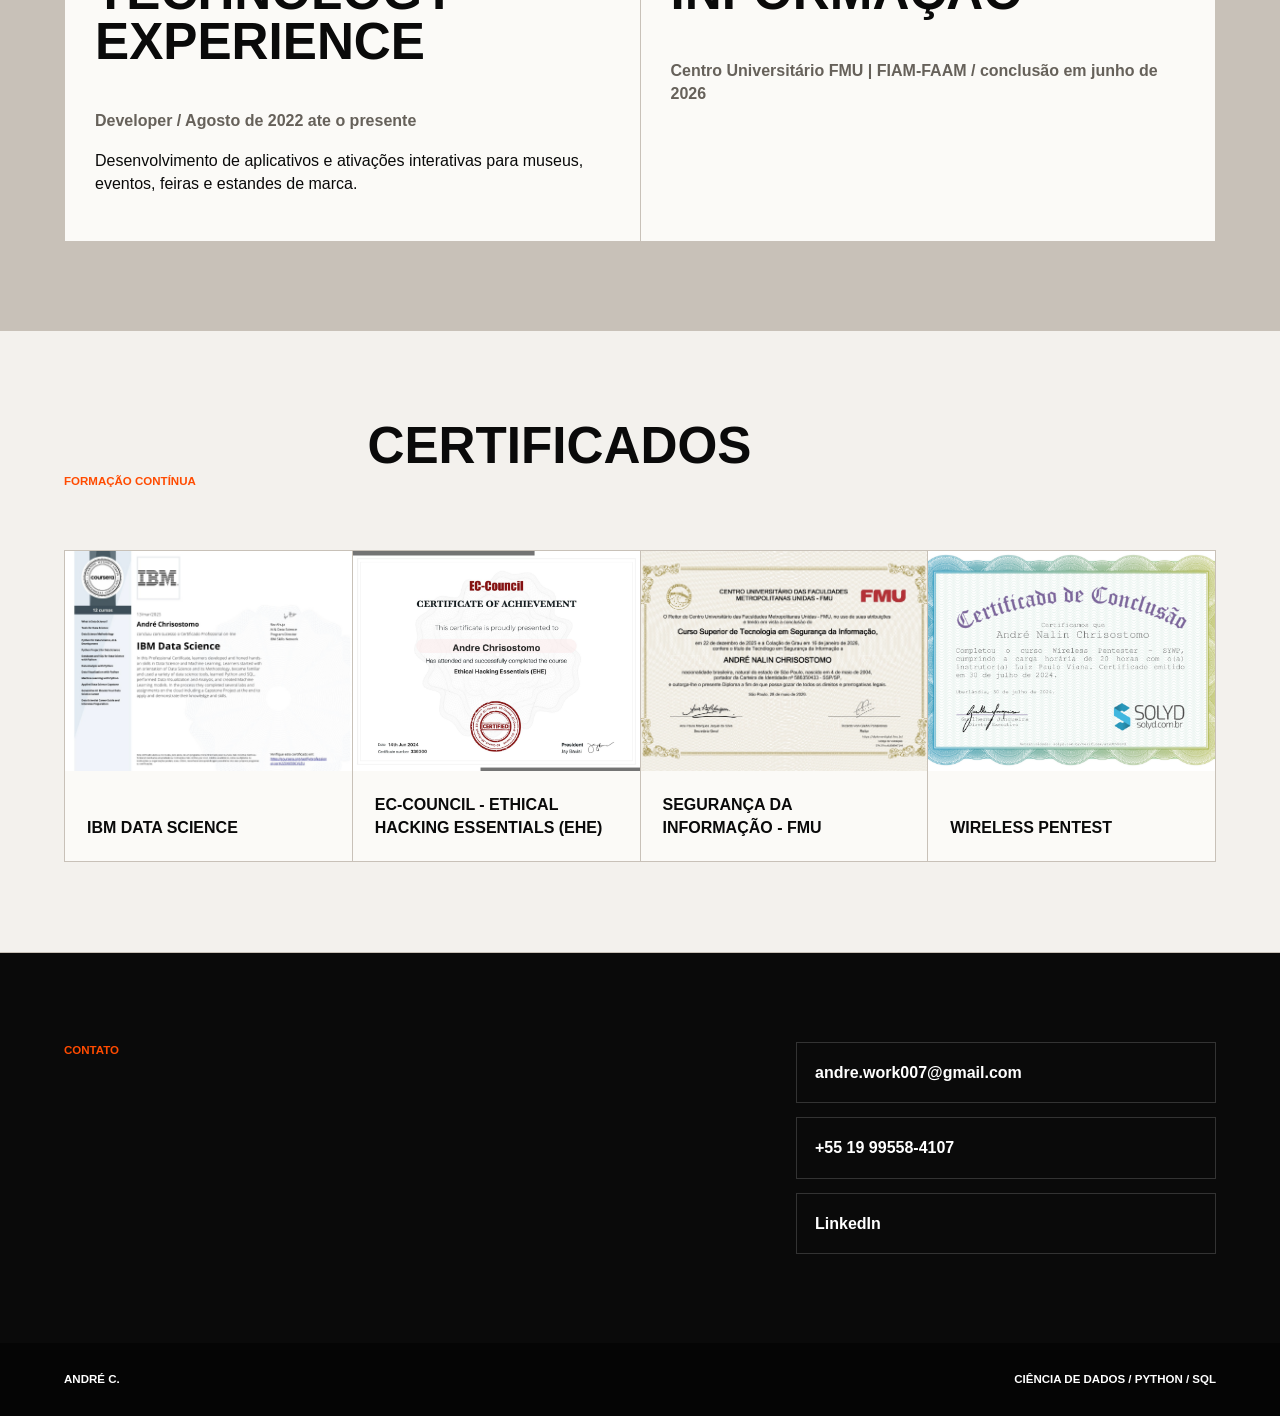
==== commit 12ef3ab9: "Add downloadable resume PDFs" ====
--- a/index.html
+++ b/index.html
@@ -9,7 +9,6 @@
     >
     <title>André Nalin Chrisostomo | Ciência de Dados, Python e SQL</title>
     <link rel="stylesheet" href="styles.css">
-    <script src="print.js" defer></script>
   </head>
   <body>
     <header class="site-header" aria-label="Navegacao principal">
@@ -24,7 +23,7 @@
         <a href="index.html" aria-current="page">PT</a>
         <a href="en.html">EN</a>
       </div>
-      <button class="print-button" type="button" data-print>Gerar PDF</button>
+      <a class="pdf-button" href="andre-chrisostomo-curriculo-pt.pdf" download>Gerar PDF</a>
     </header>
 
     <main id="top">
--- a/styles.css
+++ b/styles.css
@@ -55,7 +55,7 @@
 .brand,
 .site-header nav a,
 .language-switch a,
-.print-button {
+.pdf-button {
   display: flex;
   align-items: center;
   border-right: 1px solid var(--line);
@@ -66,7 +66,7 @@
   text-transform: uppercase;
 }
 
-.print-button {
+.pdf-button {
   border-top: 0;
   border-bottom: 0;
   border-left: 0;
@@ -91,7 +91,7 @@
 
 .site-header nav a:hover,
 .language-switch a:hover,
-.print-button:hover,
+.pdf-button:hover,
 .link-row a:hover,
 .contact a:hover {
   color: var(--accent);
@@ -567,7 +567,7 @@
     justify-content: center;
   }
 
-  .print-button {
+  .pdf-button {
     min-height: 48px;
     justify-content: center;
   }
@@ -624,7 +624,7 @@
   .brand,
   .site-header nav a,
   .language-switch a,
-  .print-button {
+  .pdf-button {
     padding: 0 16px;
   }
 
@@ -659,78 +659,3 @@
     flex-direction: column;
   }
 }
-
-@media print {
-  @page {
-    margin: 12mm;
-  }
-
-  html {
-    scroll-behavior: auto;
-  }
-
-  body {
-    background: white;
-    color: black;
-  }
-
-  .site-header,
-  .hero-actions,
-  .tab-list,
-  .project-tabs > input {
-    display: none !important;
-  }
-
-  .hero,
-  .metrics,
-  .section-head,
-  .tab-panel,
-  .skills-grid,
-  .certificate-grid,
-  .split,
-  .contact {
-    display: grid !important;
-    grid-template-columns: 1fr !important;
-  }
-
-  .hero,
-  .section,
-  .contact {
-    padding: 18px 0;
-  }
-
-  .hero-photo {
-    min-height: auto;
-  }
-
-  .hero-photo img {
-    max-height: 220px;
-    object-fit: contain;
-  }
-
-  .project-tabs {
-    overflow: visible;
-    border: 0;
-  }
-
-  .tab-panel {
-    page-break-inside: avoid;
-    break-inside: avoid;
-    margin-bottom: 16px;
-    padding: 0;
-  }
-
-  .project-gallery {
-    grid-template-columns: repeat(2, 1fr);
-  }
-
-  .project-gallery img,
-  .certificate-grid img {
-    max-height: 180px;
-    object-fit: contain;
-  }
-
-  a {
-    color: black;
-  }
-}
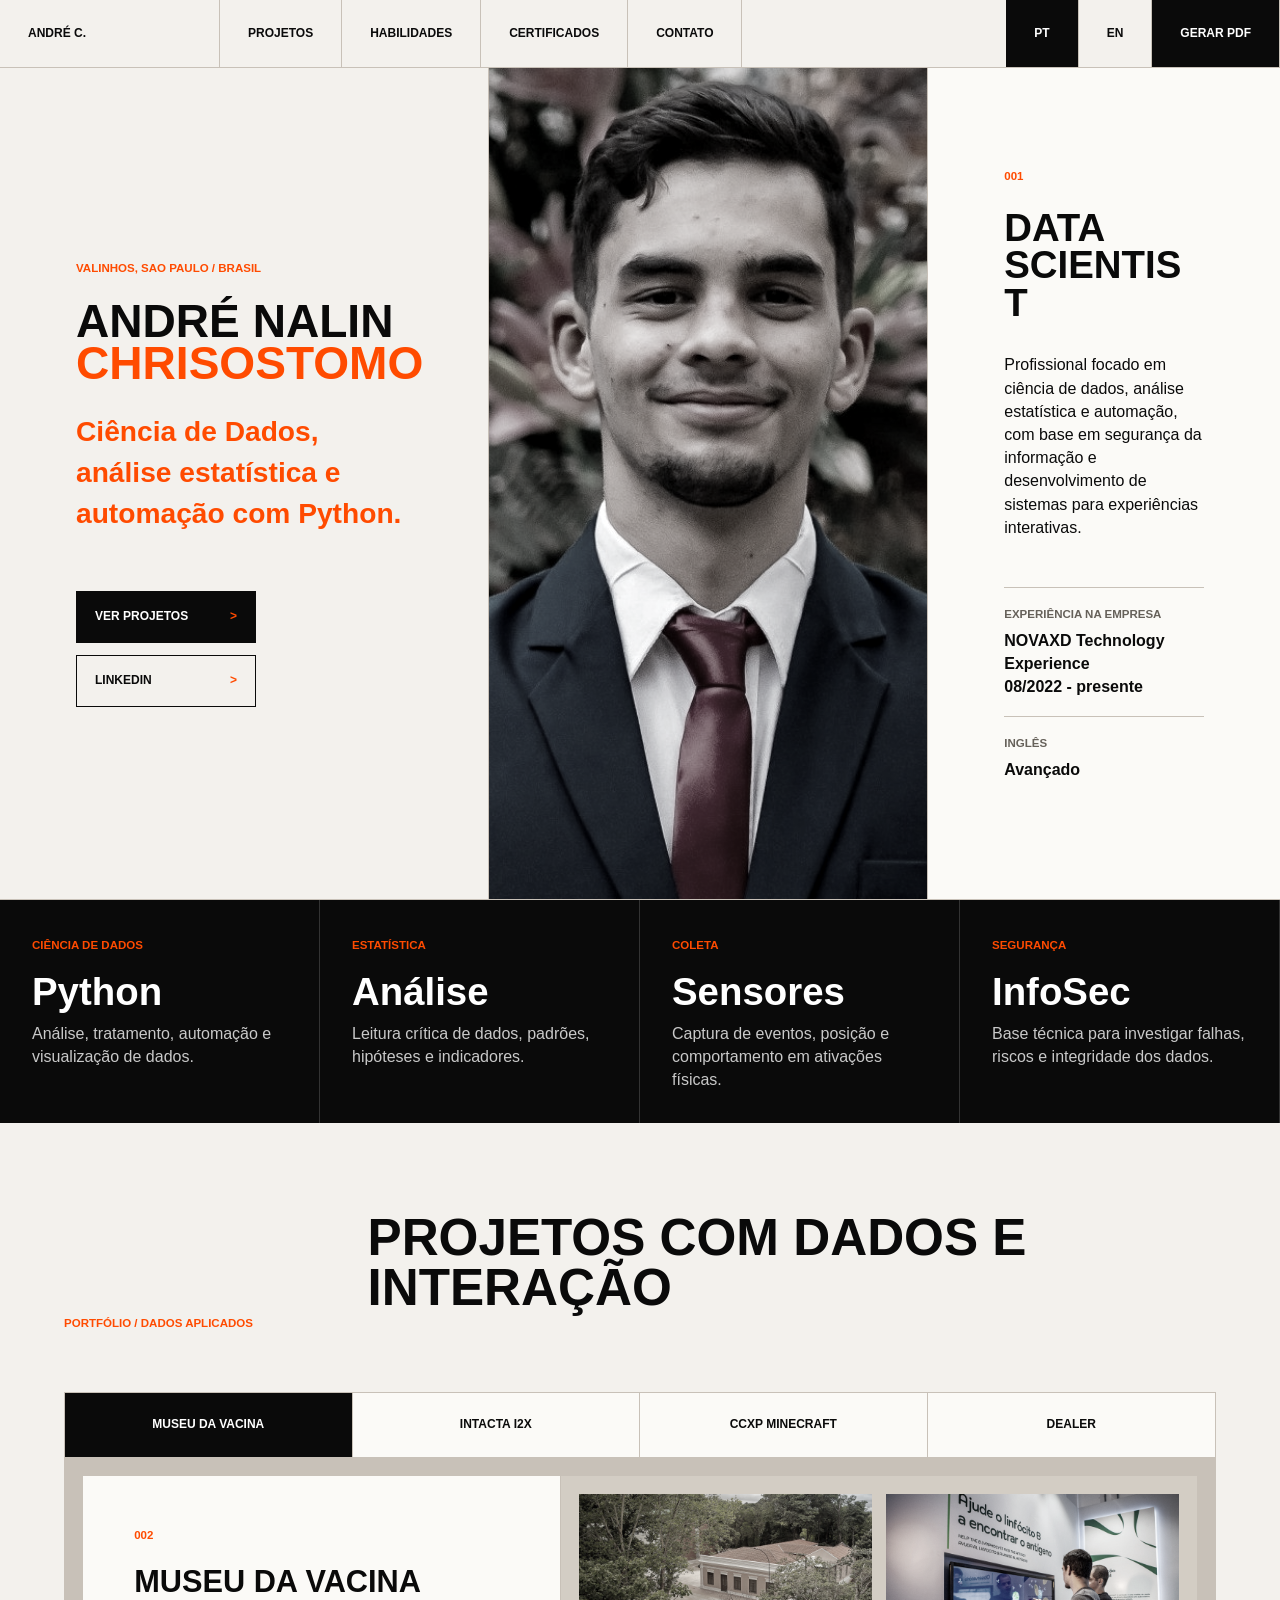
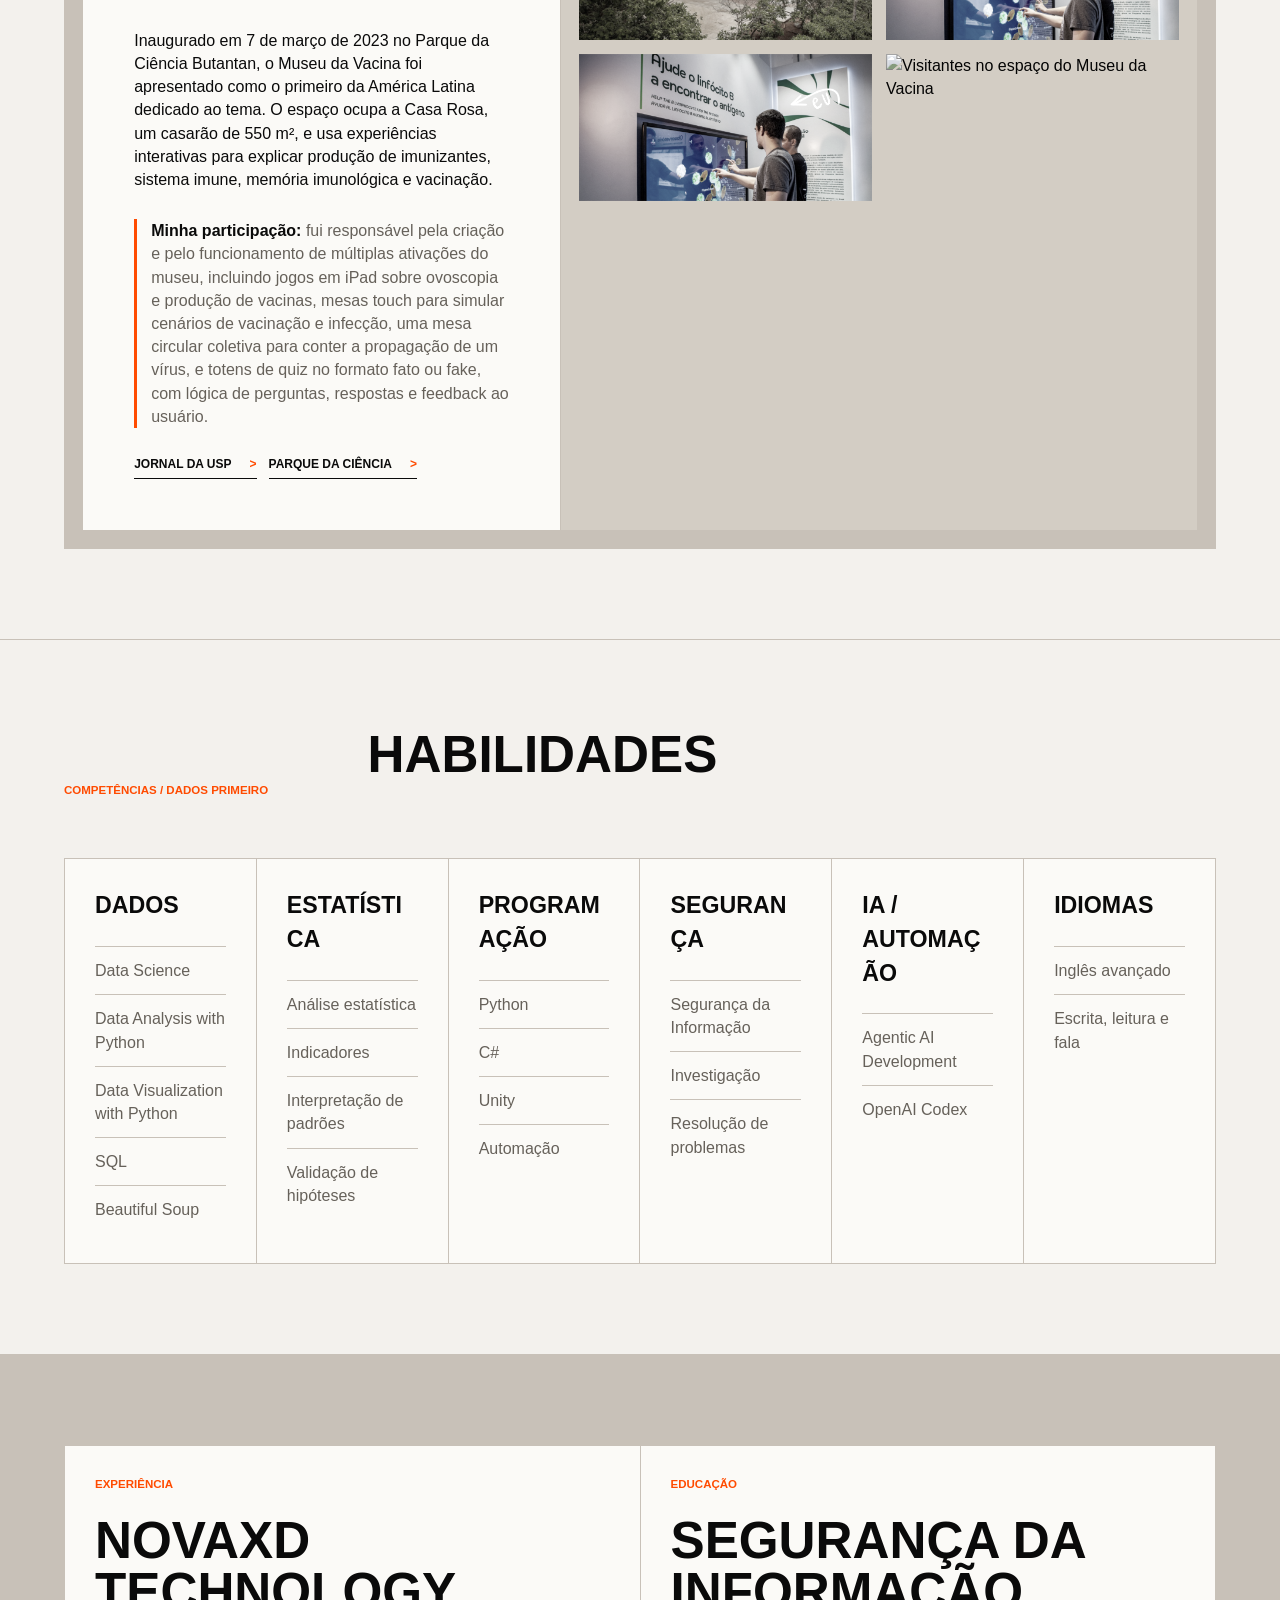
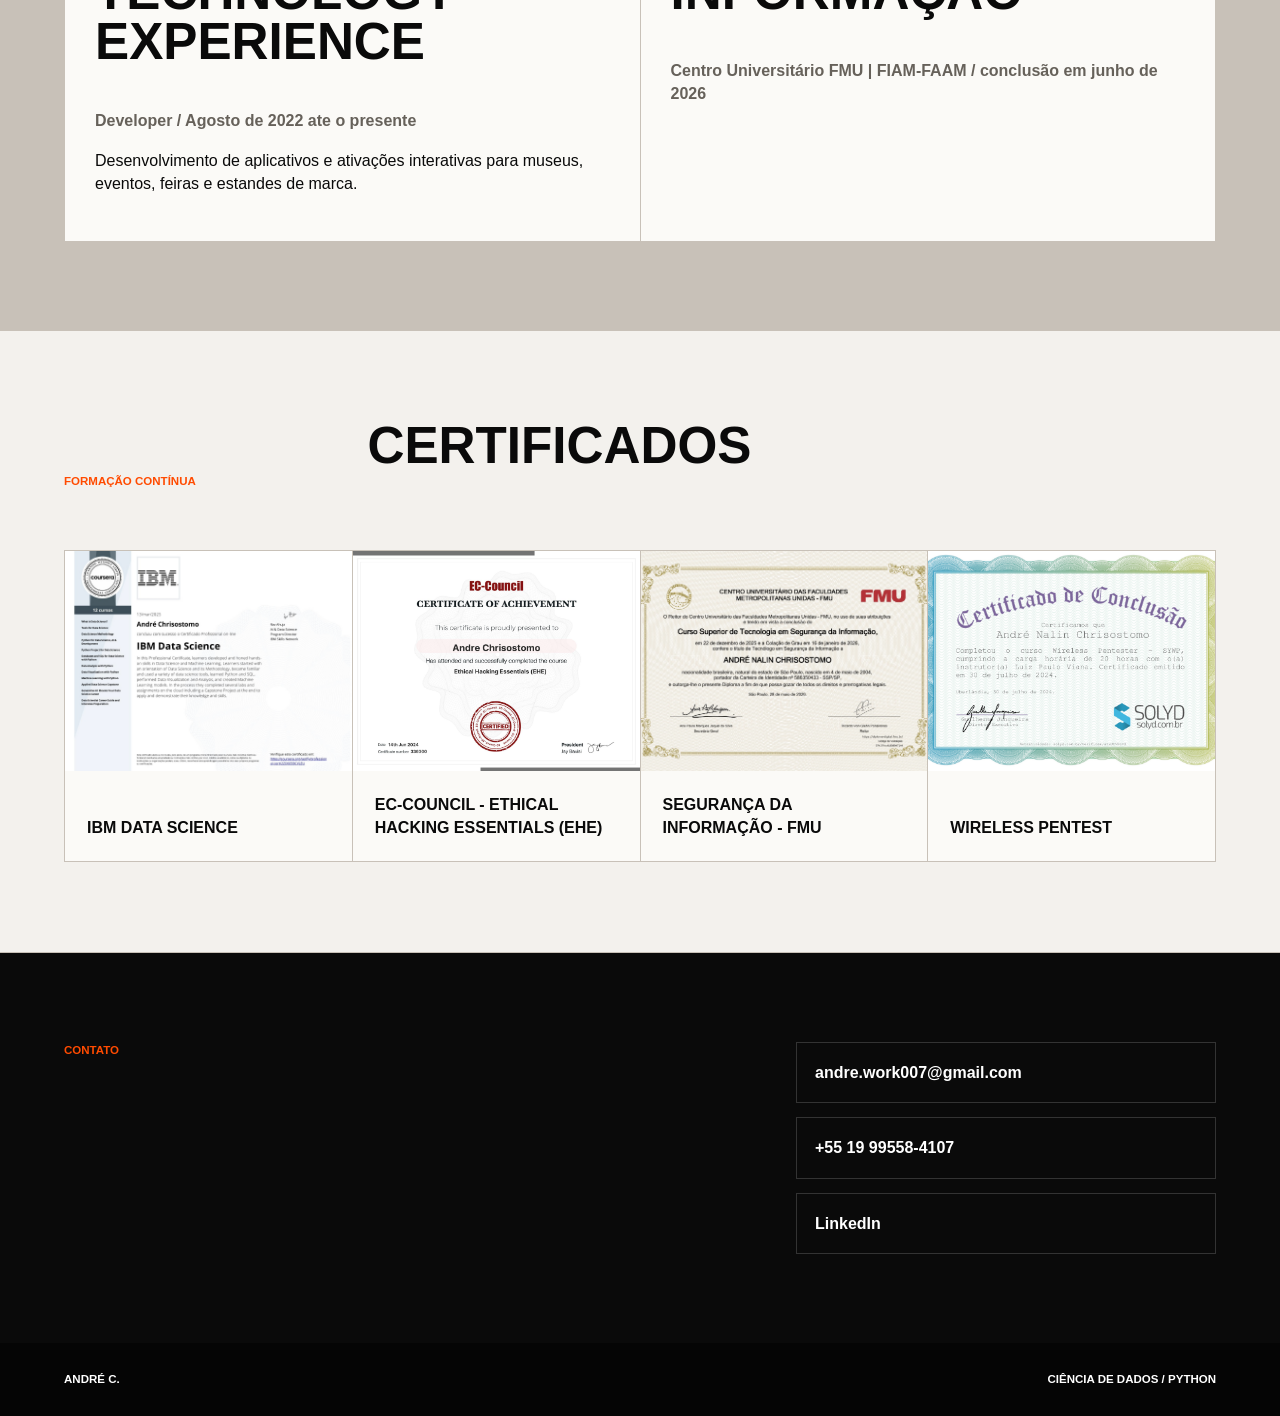
==== commit 7249cfaf: "Update resume headline and profile photo" ====
--- a/index.html
+++ b/index.html
@@ -5,9 +5,9 @@
     <meta name="viewport" content="width=device-width, initial-scale=1">
     <meta
       name="description"
-      content="Currículo de André Nalin Chrisostomo: ciência de dados, análise estatística, Python, SQL e projetos interativos orientados por dados."
+      content="Currículo de André Nalin Chrisostomo: ciência de dados, análise estatística, Python e projetos interativos orientados por dados."
     >
-    <title>André Nalin Chrisostomo | Ciência de Dados, Python e SQL</title>
+    <title>André Nalin Chrisostomo | Ciência de Dados e Python</title>
     <link rel="stylesheet" href="styles.css">
   </head>
   <body>
@@ -34,7 +34,7 @@
             ANDRÉ NALIN<br>
             <span>CHRISOSTOMO</span>
           </h1>
-          <p class="lead">Ciência de Dados, análise estatística e automação com Python/SQL.</p>
+          <p class="lead">Ciência de Dados, análise estatística e automação com Python.</p>
           <div class="hero-actions" aria-label="Acoes principais">
             <a class="button primary" href="#projetos">Ver projetos</a>
             <a
@@ -72,7 +72,7 @@
       <section class="metrics" aria-label="Areas de foco">
         <article>
           <span>Ciência de Dados</span>
-          <strong>Python + SQL</strong>
+          <strong>Python</strong>
           <p>Análise, tratamento, automação e visualização de dados.</p>
         </article>
         <article>
@@ -373,7 +373,7 @@
 
     <footer class="site-footer">
       <span>ANDRÉ C.</span>
-      <span>Ciência de Dados / Python / SQL</span>
+      <span>Ciência de Dados / Python</span>
     </footer>
   </body>
 </html>
